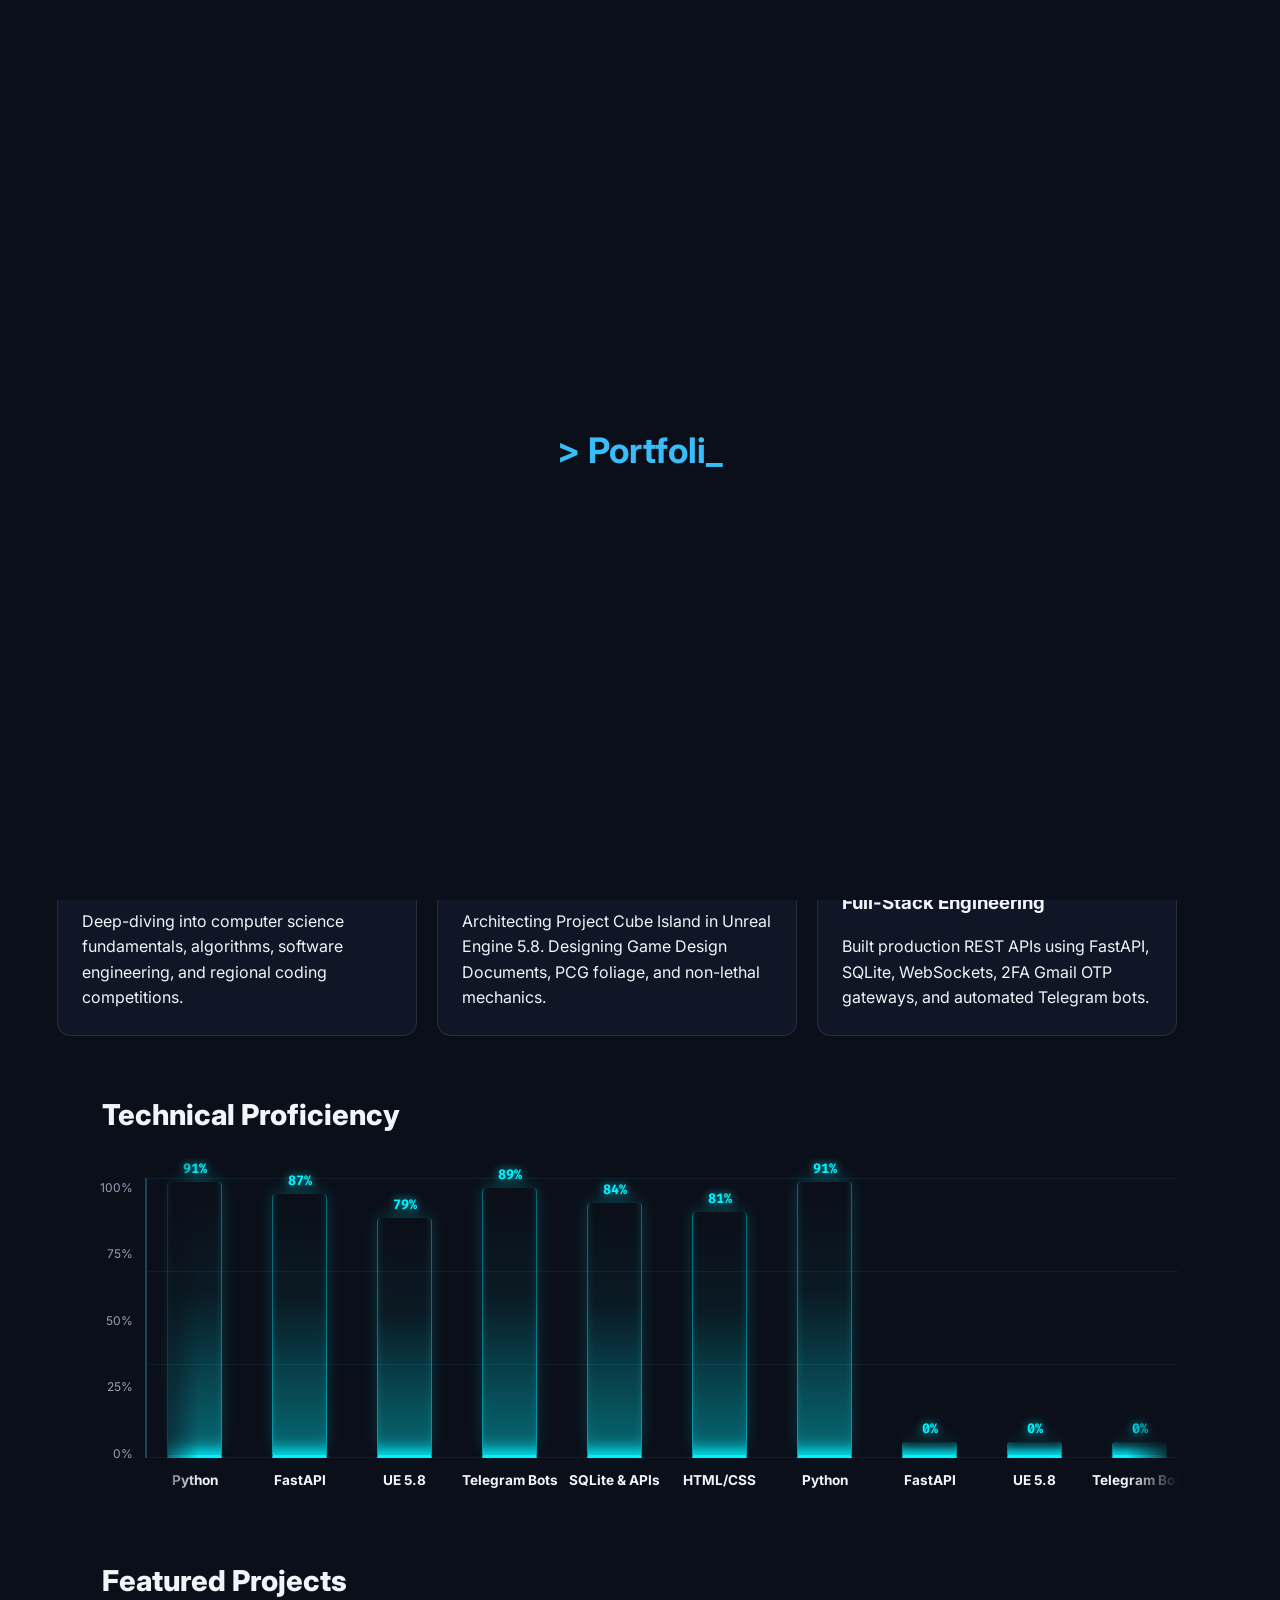
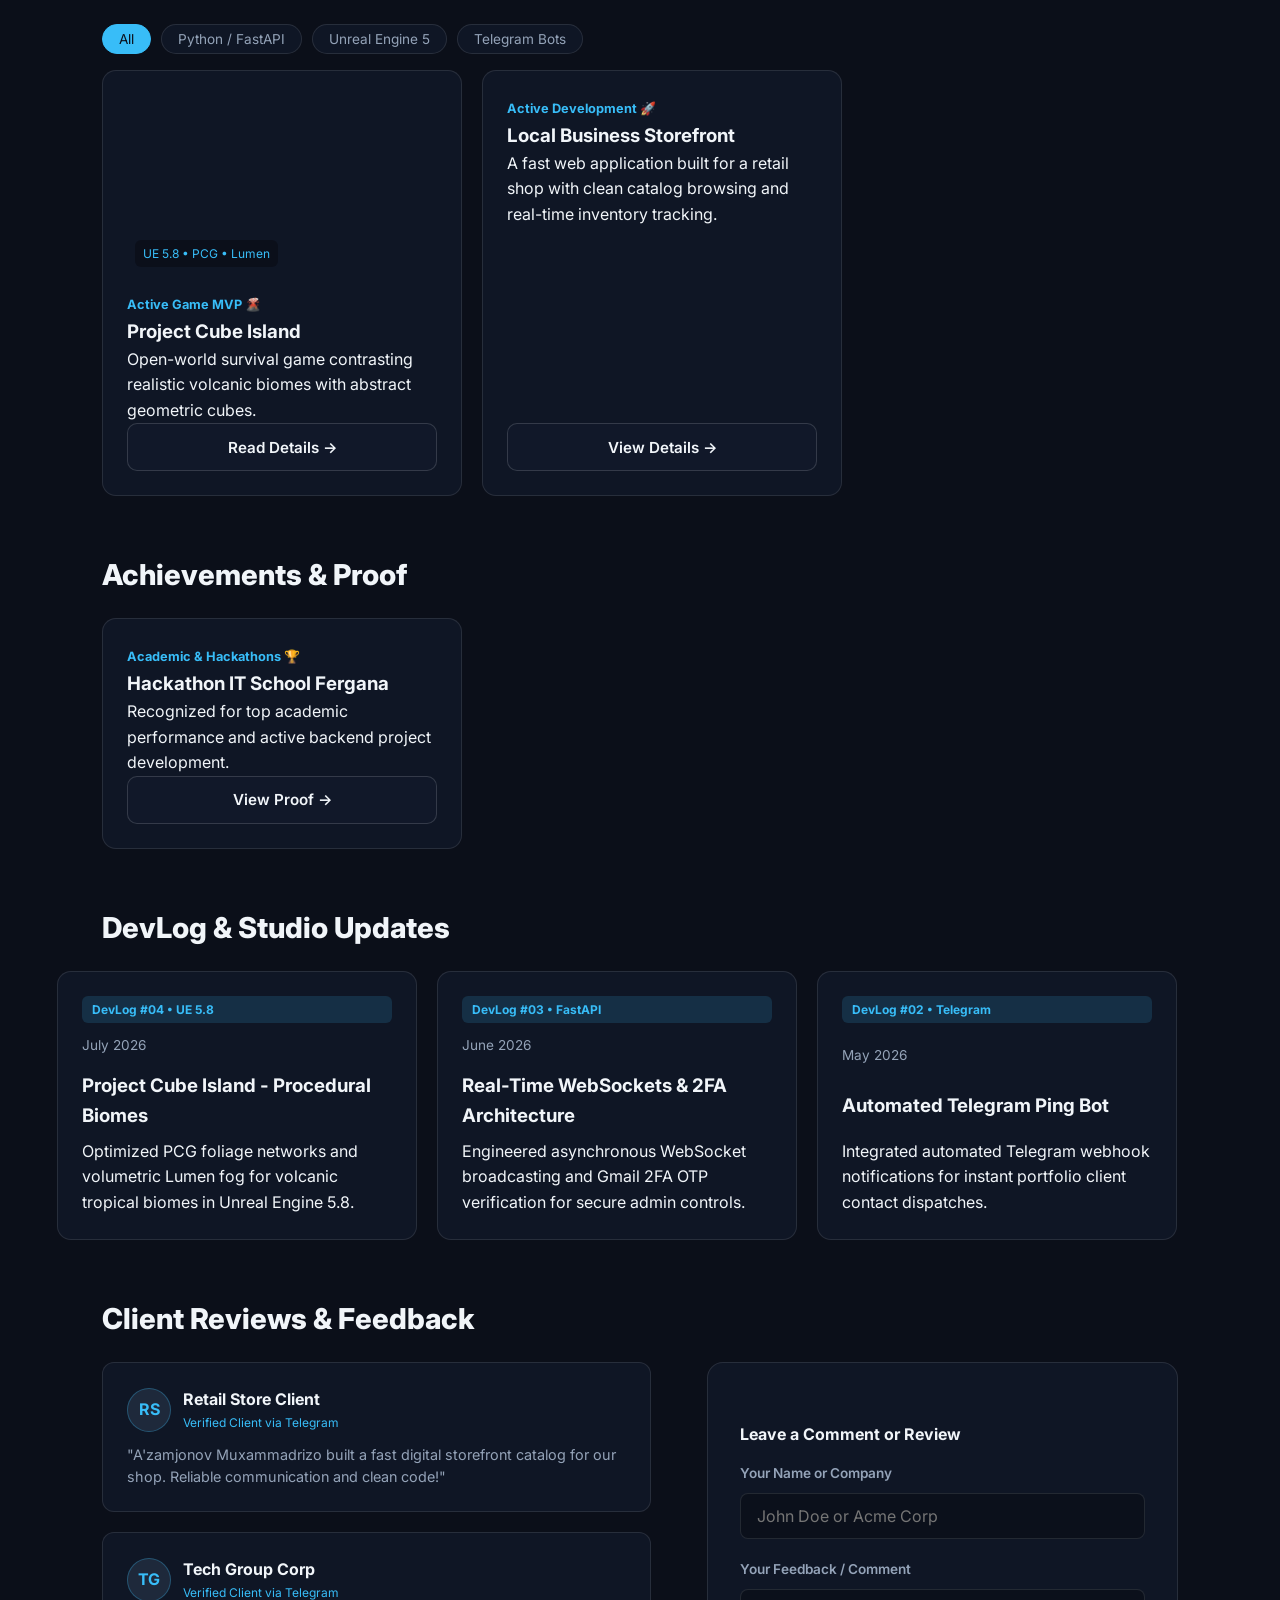
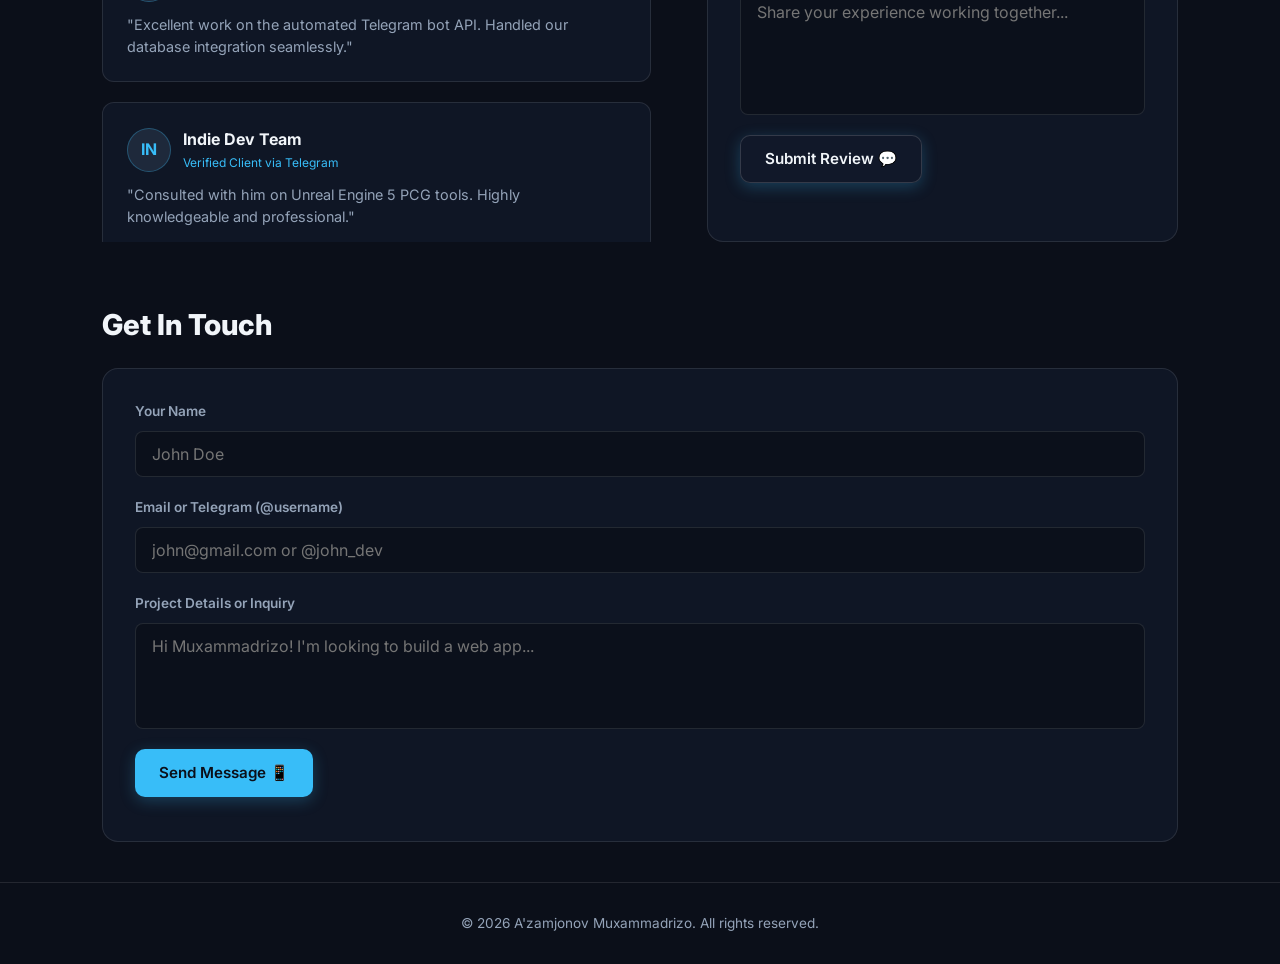
==== static/index.html @ eee88f45 "Initial portfolio commit" ====
<!DOCTYPE html>
<html lang="en">
<head>
    <meta charset="UTF-8">
    <meta name="viewport" content="width=device-width, initial-scale=1.0, maximum-scale=1.0, user-scalable=no">
    <title>Muxammadrizo.dev | Portfolio</title>
    <link href="https://fonts.googleapis.com/css2?family=Fira+Code:wght@400;700&family=Inter:wght@300;400;600;800;900&display=swap" rel="stylesheet">
    <!-- Version v=24.0 forces browsers to load fresh CSS -->
    <link rel="stylesheet" href="/static/style.css?v=24.0">
</head>
<body class="no-scroll">

    <!-- 1. TERMINAL INTRO LOADER -->
    <div id="loader">
        <div class="terminal-simple">
            <span class="prompt">&gt;&nbsp;</span><span id="typed-text"></span><span class="cursor">_</span>
        </div>
    </div>

    <!-- 2. NAVBAR WITH BULLETPROOF LANG & HAMBURGER BUTTONS -->
    <nav>
        <div class="logo">Muxammadrizo<span>.dev</span></div>

        <div class="nav-links" id="nav-links">
            <a href="#about" data-i18n="navAbout">About</a>
            <a href="#journey" data-i18n="navJourney">Journey</a>
            <a href="#skills" data-i18n="navSkills">Skills</a>
            <a href="#projects" data-i18n="navProjects">Projects</a>
            <a href="#achievements" data-i18n="navProof">Proof</a>
            <a href="#blog" data-i18n="navBlog">DevLog</a>
            <a href="#reviews" data-i18n="navReviews">Reviews</a>
            <a href="#contact" data-i18n="navContact">Contact</a>
        </div>

        <!-- RIGHT HEADER GROUP -->
        <div class="nav-right-group">
            <button class="lang-btn single-lang-btn" id="lang-toggle-btn" type="button" onclick="cycleLanguage()">🌐 EN</button>
            <div class="menu-toggle" id="mobile-menu-btn" aria-label="Toggle Navigation" role="button" tabindex="0" onclick="toggleMobileMenu()">
                <span></span>
                <span></span>
                <span></span>
            </div>
        </div>
    </nav>

    <!-- 3. HERO SECTION WITH TELEPORTING HOLOGRAPHIC GREETINGS -->
    <section class="hero" id="about">
        <div class="hero-badges">
            <span class="badge-hero" data-i18n="heroBadge">16 y/o • Hackathon IT School Fergana</span>
            <div class="server-status-badge">
                <span class="status-dot-hero" id="status-dot-hero"></span>
                <span><span data-i18n="serverLabel">Server:</span> <strong id="server-status-text">Checking...</strong></span>
            </div>
        </div>

        <h1>
            <span class="greeting-wrapper">
                <span id="holo-greeting" class="holo-greeting">Hi</span><span id="hero-suffix" data-i18n="heroSuffix">, I'm</span>
            </span> <br>
            <span data-i18n="heroName" class="gradient-text">A'zamjonov Muxammadrizo</span>
        </h1>

        <p class="typing-container" style="margin-top: 10px;">
            <span data-i18n="typingPrefix">I specialize in:</span>
            <span id="typewriter-text" class="typewriter-highlight"></span><span class="typewriter-cursor">|</span>
        </p>

        <p data-i18n="heroSubtext" style="max-width: 680px; margin: 24px 0;">
            Developer studying at <strong>Hackathon IT School in Fergana, Uzbekistan</strong>. Founder of <strong>NKND Studios</strong>. I architect fast Python/FastAPI backends and build interactive open-world games in Unreal Engine 5.8.
        </p>

        <!-- WIRED SOCIAL LINKS -->
        <div class="hero-social-icons">
            <a href="https://t.me/muxammadrizo0125" target="_blank" class="icon-link" title="Telegram">
                <svg viewBox="0 0 24 24" width="22" height="22" fill="currentColor"><path d="M12 0C5.37 0 0 5.37 0 12s5.37 12 12 12 12-5.37 12-12S18.63 0 12 0zm5.56 8.16l-1.97 9.28c-.15.65-.53.81-1.08.5l-3.01-2.22-1.45 1.4c-.16.16-.3.3-.61.3l.21-3.05 5.56-5.02c.24-.22-.05-.34-.37-.13l-6.87 4.33-2.96-.92c-.64-.2-.65-.64.13-.95l11.57-4.46c.53-.19 1 .13.85.94z"/></svg>
            </a>
            <a href="https://github.com/azammuhammadrizo924-debug" target="_blank" class="icon-link" title="GitHub">
                <svg viewBox="0 0 24 24" width="22" height="22" fill="currentColor"><path d="M12 0C5.37 0 0 5.37 0 12c0 5.31 3.435 9.795 8.205 11.385.6.105.825-.255.825-.57 0-.285-.015-1.23-.015-2.235-3.015.555-3.795-.735-4.035-1.41-.135-.345-.72-1.41-1.23-1.695-.42-.225-1.02-.78-.015-.795.945-.015 1.62.87 1.845 1.23 1.08 1.815 2.805 1.305 3.495.99.105-.78.42-1.305.765-1.605-2.67-.3-5.46-1.335-5.46-5.925 0-1.305.465-2.385 1.23-3.225-.12-.3-.54-1.53.12-3.18 0 0 1.005-.315 3.3 1.23.96-.27 1.98-.405 3-.405s2.04.135 3 .405c2.295-1.56 3.3-1.23 3.3-1.23.66 1.65.24 2.88.12 3.18.765.84 1.23 1.905 1.23 3.225 0 4.605-2.805 5.625-5.475 5.925.435.375.81 1.095.81 2.22 0 1.605-.015 2.895-.015 3.3 0 .315.225.69.825.57A12.02 12.02 0 0024 12c0-6.63-5.37-12-12-12z"/></svg>
            </a>
            <a href="https://mail.google.com/mail/?view=cm&fs=1&to=azammuhammadrizo924@gmail.com" target="_blank" class="icon-link" title="Compose Gmail">
                <svg viewBox="0 0 24 24" width="22" height="22" fill="currentColor"><path d="M20 4H4c-1.1 0-1.99.9-1.99 2L2 18c0 1.1.9 2 2 2h16c1.1 0 2-.9 2-2V6c0-1.1-.9-2-2-2zm0 4l-8 5-8-5V6l8 5 8-5v2z"/></svg>
            </a>
        </div>

        <div class="hero-cta-group">
            <a href="#projects" class="btn btn-primary" data-i18n="heroBtn">Explore Projects 🚀</a>
            <a href="#contact" class="btn btn-secondary" data-i18n="heroContactBtn">Get in Touch 💬</a>
        </div>
    </section>

    <!-- 4. DEV JOURNEY -->
    <h2 class="section-title" id="journey" data-i18n="titleJourney">Dev Journey & Education</h2>
    <div class="horizontal-scroll-row">
        <div class="journey-card h-card">
            <span class="journey-badge" data-i18n="journeyTagEducation">Education</span>
            <div class="journey-date" data-i18n="journeyDate1">2024 - Present</div>
            <h3 data-i18n="journeySchoolTitle">Hackathon IT School (Fergana)</h3>
            <p data-i18n="journeySchoolDesc">Deep-diving into computer science fundamentals, algorithms, software engineering, and regional coding competitions.</p>
        </div>

        <div class="journey-card h-card">
            <span class="journey-badge" data-i18n="journeyTagStudio">Game Studio</span>
            <div class="journey-date" data-i18n="journeyDate2">2024 - Present</div>
            <h3 data-i18n="journeyStudioTitle">Founder & Lead — NKND Studios</h3>
            <p data-i18n="journeyStudioDesc">Architecting Project Cube Island in Unreal Engine 5.8. Designing Game Design Documents, PCG foliage, and non-lethal mechanics.</p>
        </div>

        <div class="journey-card h-card">
            <span class="journey-badge" data-i18n="journeyTagBackend">Backend Systems</span>
            <div class="journey-date" data-i18n="journeyDate3">2023 - Present</div>
            <h3 data-i18n="journeyBackendTitle">Full-Stack Engineering</h3>
            <p data-i18n="journeyBackendDesc">Built production REST APIs using FastAPI, SQLite, WebSockets, 2FA Gmail OTP gateways, and automated Telegram bots.</p>
        </div>
    </div>

    <!-- 5. TRUE HOLOGRAPHIC SKILL CHART DIAGRAM -->
    <h2 class="section-title" id="skills" data-i18n="titleSkills">Technical Proficiency</h2>
    <div class="hologram-chart-wrapper" id="skills-chart-wrapper">
        <div class="chart-gridlines">
            <div class="gridline"></div>
            <div class="gridline"></div>
            <div class="gridline"></div>
            <div class="gridline"></div>
        </div>

        <div class="y-axis">
            <span>100%</span>
            <span>75%</span>
            <span>50%</span>
            <span>25%</span>
            <span style="margin-bottom: -5px;">0%</span>
        </div>

        <div class="chart-marquee-container" id="chart-marquee-container">
            <div class="chart-marquee-track">
                <!-- GROUP 1 -->
                <div class="marquee-group">
                    <div class="hologram-col"><div class="hologram-bar-wrapper"><div class="hologram-bar" data-height="92%"><span class="hologram-percent" data-target="92">0%</span></div></div><span class="hologram-label">Python</span></div>
                    <div class="hologram-col"><div class="hologram-bar-wrapper"><div class="hologram-bar" data-height="88%"><span class="hologram-percent" data-target="88">0%</span></div></div><span class="hologram-label">FastAPI</span></div>
                    <div class="hologram-col"><div class="hologram-bar-wrapper"><div class="hologram-bar" data-height="80%"><span class="hologram-percent" data-target="80">0%</span></div></div><span class="hologram-label">UE 5.8</span></div>
                    <div class="hologram-col"><div class="hologram-bar-wrapper"><div class="hologram-bar" data-height="90%"><span class="hologram-percent" data-target="90">0%</span></div></div><span class="hologram-label">Telegram Bots</span></div>
                    <div class="hologram-col"><div class="hologram-bar-wrapper"><div class="hologram-bar" data-height="85%"><span class="hologram-percent" data-target="85">0%</span></div></div><span class="hologram-label">SQLite & APIs</span></div>
                    <div class="hologram-col"><div class="hologram-bar-wrapper"><div class="hologram-bar" data-height="82%"><span class="hologram-percent" data-target="82">0%</span></div></div><span class="hologram-label">HTML/CSS</span></div>
                    <div class="hologram-col"><div class="hologram-bar-wrapper"><div class="hologram-bar" data-height="92%"><span class="hologram-percent" data-target="92">0%</span></div></div><span class="hologram-label">Python</span></div>
                    <div class="hologram-col"><div class="hologram-bar-wrapper"><div class="hologram-bar" data-height="88%"><span class="hologram-percent" data-target="88">0%</span></div></div><span class="hologram-label">FastAPI</span></div>
                    <div class="hologram-col"><div class="hologram-bar-wrapper"><div class="hologram-bar" data-height="80%"><span class="hologram-percent" data-target="80">0%</span></div></div><span class="hologram-label">UE 5.8</span></div>
                    <div class="hologram-col"><div class="hologram-bar-wrapper"><div class="hologram-bar" data-height="90%"><span class="hologram-percent" data-target="90">0%</span></div></div><span class="hologram-label">Telegram Bots</span></div>
                    <div class="hologram-col"><div class="hologram-bar-wrapper"><div class="hologram-bar" data-height="85%"><span class="hologram-percent" data-target="85">0%</span></div></div><span class="hologram-label">SQLite & APIs</span></div>
                    <div class="hologram-col"><div class="hologram-bar-wrapper"><div class="hologram-bar" data-height="82%"><span class="hologram-percent" data-target="82">0%</span></div></div><span class="hologram-label">HTML/CSS</span></div>
                </div>

                <!-- GROUP 2 -->
                <div class="marquee-group" aria-hidden="true">
                    <div class="hologram-col"><div class="hologram-bar-wrapper"><div class="hologram-bar" data-height="92%"><span class="hologram-percent" data-target="92">0%</span></div></div><span class="hologram-label">Python</span></div>
                    <div class="hologram-col"><div class="hologram-bar-wrapper"><div class="hologram-bar" data-height="88%"><span class="hologram-percent" data-target="88">0%</span></div></div><span class="hologram-label">FastAPI</span></div>
                    <div class="hologram-col"><div class="hologram-bar-wrapper"><div class="hologram-bar" data-height="80%"><span class="hologram-percent" data-target="80">0%</span></div></div><span class="hologram-label">UE 5.8</span></div>
                    <div class="hologram-col"><div class="hologram-bar-wrapper"><div class="hologram-bar" data-height="90%"><span class="hologram-percent" data-target="90">0%</span></div></div><span class="hologram-label">Telegram Bots</span></div>
                    <div class="hologram-col"><div class="hologram-bar-wrapper"><div class="hologram-bar" data-height="85%"><span class="hologram-percent" data-target="85">0%</span></div></div><span class="hologram-label">SQLite & APIs</span></div>
                    <div class="hologram-col"><div class="hologram-bar-wrapper"><div class="hologram-bar" data-height="82%"><span class="hologram-percent" data-target="82">0%</span></div></div><span class="hologram-label">HTML/CSS</span></div>
                    <div class="hologram-col"><div class="hologram-bar-wrapper"><div class="hologram-bar" data-height="92%"><span class="hologram-percent" data-target="92">0%</span></div></div><span class="hologram-label">Python</span></div>
                    <div class="hologram-col"><div class="hologram-bar-wrapper"><div class="hologram-bar" data-height="88%"><span class="hologram-percent" data-target="88">0%</span></div></div><span class="hologram-label">FastAPI</span></div>
                    <div class="hologram-col"><div class="hologram-bar-wrapper"><div class="hologram-bar" data-height="80%"><span class="hologram-percent" data-target="80">0%</span></div></div><span class="hologram-label">UE 5.8</span></div>
                    <div class="hologram-col"><div class="hologram-bar-wrapper"><div class="hologram-bar" data-height="90%"><span class="hologram-percent" data-target="90">0%</span></div></div><span class="hologram-label">Telegram Bots</span></div>
                    <div class="hologram-col"><div class="hologram-bar-wrapper"><div class="hologram-bar" data-height="85%"><span class="hologram-percent" data-target="85">0%</span></div></div><span class="hologram-label">SQLite & APIs</span></div>
                    <div class="hologram-col"><div class="hologram-bar-wrapper"><div class="hologram-bar" data-height="82%"><span class="hologram-percent" data-target="82">0%</span></div></div><span class="hologram-label">HTML/CSS</span></div>
                </div>
            </div>
        </div>
    </div>

    <!-- 6. FEATURED PROJECTS -->
    <h2 class="section-title" id="projects" data-i18n="titleProjects">Featured Projects</h2>
    <div class="project-filters">
        <button class="filter-btn active" onclick="filterProjects('all')" data-i18n="filterAll">All</button>
        <button class="filter-btn" onclick="filterProjects('python')" data-i18n="filterPython">Python / FastAPI</button>
        <button class="filter-btn" onclick="filterProjects('ue5')" data-i18n="filterUe5">Unreal Engine 5</button>
        <button class="filter-btn" onclick="filterProjects('bot')" data-i18n="filterBot">Telegram Bots</button>
    </div>

    <div class="horizontal-scroll-row" id="projects-container">
        <div class="project-card h-card" data-category="ue5">
            <div class="media-preview-container">
                <video class="media-preview" autoplay loop muted playsinline>
                    <source src="https://assets.mixkit.co/videos/preview/mixkit-futuristic-city-with-flying-cars-42996-large.mp4" type="video/mp4">
                </video>
                <span class="tech-spec-badge">UE 5.8 • PCG • Lumen</span>
            </div>
            <div>
                <span class="project-tag" data-i18n="tagCubeIsland">Active Game MVP 🌋</span>
                <h3 data-i18n="titleCubeIsland">Project Cube Island</h3>
                <p data-i18n="descCubeIsland">Open-world survival game contrasting realistic volcanic biomes with abstract geometric cubes.</p>
            </div>
            <button class="btn-secondary" onclick="openProjectModal('Project Cube Island', 'Unreal Engine 5.8', 'https://assets.mixkit.co/videos/preview/mixkit-futuristic-city-with-flying-cars-42996-large.mp4', 'Developing an indie grant MVP vertical slice in UE 5.8. Features a volcanic tropical island, PCG jungle systems, and non-lethal blaster mechanics.', 'Unreal Engine 5.8, PCG Foliage, Lumen Lighting', 'https://github.com/azammuhammadrizo924-debug', '')" data-i18n="btnReadPitch">Read Details &rarr;</button>
        </div>

        <div class="project-card h-card" data-category="python">
            <div>
                <span class="project-tag" data-i18n="tagStorefront">Active Development 🚀</span>
                <h3 data-i18n="titleStorefront">Local Business Storefront</h3>
                <p data-i18n="descStorefront">A fast web application built for a retail shop with clean catalog browsing and real-time inventory tracking.</p>
            </div>
            <button class="btn-secondary" onclick="openProjectModal('Local Business Storefront', 'Python / FastAPI', 'https://via.placeholder.com/800x450/151c2e/38bdf8?text=Storefront+Preview', 'Designed and built a complete e-commerce storefront for a local retail shop.', 'Python, FastAPI, SQLite', 'https://github.com/azammuhammadrizo924-debug', 'https://example.com')" data-i18n="btnViewDetails">View Details &rarr;</button>
        </div>
    </div>

    <!-- 7. ACHIEVEMENTS & PROOF -->
    <h2 class="section-title" id="achievements" data-i18n="titleProof">Achievements & Proof</h2>
    <div class="horizontal-scroll-row" id="proof-container">
        <div class="project-card h-card">
            <div>
                <span class="project-tag" data-i18n="tagHackathon">Academic & Hackathons 🏆</span>
                <h3 data-i18n="titleHackathon">Hackathon IT School Fergana</h3>
                <p data-i18n="descHackathon">Recognized for top academic performance and active backend project development.</p>
            </div>
            <button class="btn-secondary" onclick="openProjectModal('Hackathon IT School Recognition', 'Achievements', 'https://via.placeholder.com/800x450/151c2e/38bdf8?text=IT+School+Certificate', 'Active developer and student at Hackathon IT School in Fergana.', 'Algorithms, Python', '', '')" data-i18n="btnViewProof">View Proof &rarr;</button>
        </div>
    </div>

    <!-- 8. DEVLOG & STUDIO UPDATES SECTION (#blog) -->
    <h2 class="section-title" id="blog" data-i18n="titleBlog">DevLog & Studio Updates</h2>
    <div class="horizontal-scroll-row">
        <div class="journey-card h-card">
            <span class="journey-badge" data-i18n="blogBadge1">DevLog #04 • UE 5.8</span>
            <div class="journey-date" data-i18n="blogDate1">July 2026</div>
            <h3 data-i18n="blogTitle1">Project Cube Island - Procedural Biomes</h3>
            <p data-i18n="blogDesc1">Optimized PCG foliage networks and volumetric Lumen fog for volcanic tropical biomes in Unreal Engine 5.8.</p>
        </div>

        <div class="journey-card h-card">
            <span class="journey-badge" data-i18n="blogBadge2">DevLog #03 • FastAPI</span>
            <div class="journey-date" data-i18n="blogDate2">June 2026</div>
            <h3 data-i18n="blogTitle2">Real-Time WebSockets & 2FA Architecture</h3>
            <p data-i18n="blogDesc2">Engineered asynchronous WebSocket broadcasting and Gmail 2FA OTP verification for secure admin controls.</p>
        </div>

        <div class="journey-card h-card">
            <span class="journey-badge" data-i18n="blogBadge3">DevLog #02 • Telegram</span>
            <div class="journey-date" data-i18n="blogDate3">May 2026</div>
            <h3 data-i18n="blogTitle3">Automated Telegram Ping Bot</h3>
            <p data-i18n="blogDesc3">Integrated automated Telegram webhook notifications for instant portfolio client contact dispatches.</p>
        </div>
    </div>

    <!-- 9. REVIEWS & FEEDBACK -->
    <h2 class="section-title" id="reviews" data-i18n="titleReviews">Client Reviews & Feedback</h2>

    <div class="feedback-layout">
        <div class="reviews-scroll-area" id="public-reviews-list">
            <div class="review-display-box">
                <div class="review-header">
                    <div class="review-avatar">RS</div>
                    <div>
                        <strong style="color: #f1f5f9;" data-i18n="reviewClient1">Retail Store Client</strong>
                        <div style="font-size: 0.75rem; color: #38bdf8;" data-i18n="reviewBadge1">Verified Client via Telegram</div>
                    </div>
                </div>
                <p style="font-size: 0.9rem; color: #94a3b8; line-height: 1.5;" data-i18n="reviewComment1">
                    "A'zamjonov Muxammadrizo built a fast digital storefront catalog for our shop. Reliable communication and clean code!"
                </p>
            </div>

            <div class="review-display-box">
                <div class="review-header">
                    <div class="review-avatar">TG</div>
                    <div>
                        <strong style="color: #f1f5f9;" data-i18n="reviewClient2">Tech Group Corp</strong>
                        <div style="font-size: 0.75rem; color: #38bdf8;" data-i18n="reviewBadge2">Verified Client via Telegram</div>
                    </div>
                </div>
                <p style="font-size: 0.9rem; color: #94a3b8; line-height: 1.5;" data-i18n="reviewComment2">
                    "Excellent work on the automated Telegram bot API. Handled our database integration seamlessly."
                </p>
            </div>

            <div class="review-display-box">
                <div class="review-header">
                    <div class="review-avatar">IN</div>
                    <div>
                        <strong style="color: #f1f5f9;" data-i18n="reviewClient3">Indie Dev Team</strong>
                        <div style="font-size: 0.75rem; color: #38bdf8;" data-i18n="reviewBadge3">Verified Client via Telegram</div>
                    </div>
                </div>
                <p style="font-size: 0.9rem; color: #94a3b8; line-height: 1.5;" data-i18n="reviewComment3">
                    "Consulted with him on Unreal Engine 5 PCG tools. Highly knowledgeable and professional."
                </p>
            </div>
        </div>

        <div class="review-form-card">
            <form id="review-form">
                <h4 style="margin: 0 0 16px; color: #f1f5f9;" data-i18n="reviewFormTitle">Leave a Comment or Review</h4>
                <div class="form-group">
                    <label for="review-name" data-i18n="labelReviewName">Your Name or Company</label>
                    <input type="text" id="review-name" placeholder="John Doe or Acme Corp" data-i18n-placeholder="phReviewName" required>
                </div>
                <div class="form-group">
                    <label for="review-msg" data-i18n="labelReviewMsg">Your Feedback / Comment</label>
                    <textarea id="review-msg" rows="5" placeholder="Share your experience working together..." data-i18n-placeholder="phReviewMsg" required></textarea>
                </div>
                <button type="submit" class="btn btn-secondary" id="review-submit-btn" data-i18n="btnSubmitReview">Submit Review 💬</button>
            </form>
        </div>
    </div>

    <!-- 10. CONTACT FORM -->
    <h2 class="section-title" id="contact" data-i18n="titleContact">Get In Touch</h2>
    <div class="contact-card">
        <form id="contact-form">
            <div class="form-group">
                <label for="contact-name" data-i18n="labelName">Your Name</label>
                <input type="text" id="contact-name" placeholder="John Doe" data-i18n-placeholder="phContactName" required>
            </div>
            <div class="form-group">
                <label for="contact-email" data-i18n="labelEmail">Email or Telegram (@username)</label>
                <input type="text" id="contact-email" placeholder="@john_dev" data-i18n-placeholder="phContactEmail" required>
            </div>
            <div class="form-group">
                <label for="contact-message" data-i18n="labelMessage">Project Details</label>
                <textarea id="contact-message" rows="4" placeholder="Hi Muxammadrizo..." data-i18n-placeholder="phContactMsg" required></textarea>
            </div>
            <button type="submit" class="btn btn-primary" id="contact-submit-btn" data-i18n="btnSend">Send Message 📱</button>
            <p id="contact-status-msg" style="margin-top: 12px; font-size: 0.9rem; font-weight: 600;"></p>
        </form>
    </div>

    <!-- MODAL OVERLAY -->
    <div id="project-modal" class="modal-overlay">
        <div class="modal-content">
            <button class="modal-close" onclick="closeProjectModal()">&times;</button>
            <div id="modal-media-container"></div>
            <span id="modal-category" class="project-tag" style="margin-top: 16px; display: inline-block;"></span>
            <h2 id="modal-title" style="margin: 8px 0 12px; font-size: 1.8rem;"></h2>
            <p id="modal-description" style="color: #94a3b8; line-height: 1.7; font-size: 1rem; margin-bottom: 20px;"></p>
            <div style="margin-bottom: 24px;">
                <strong style="font-size: 0.9rem; color: #38bdf8; font-family: 'Fira Code', monospace;">TECH STACK:</strong>
                <p id="modal-tech" style="font-size: 0.95rem; font-weight: 600; margin-top: 4px;"></p>
            </div>
            <div class="modal-actions">
                <a id="modal-github-link" href="#" target="_blank" class="btn" style="display: none; background: #334155; color: #fff;">View Code ↗</a>
                <a id="modal-live-link" href="#" target="_blank" class="btn" style="display: none;">Visit Site ↗</a>
            </div>
        </div>
    </div>

    <footer>
        <p>© 2026 A'zamjonov Muxammadrizo. All rights reserved.</p>
    </footer>

    <!-- AI WIDGET -->
    <div id="ai-widget-container">
        <div id="chat-window" class="chat-hidden">
            <div class="chat-header">
                <div class="ai-status">
                    <span class="status-dot"></span>
                    <span>Gemini AI Assistant</span>
                </div>
                <button id="close-chat-btn">&times;</button>
            </div>

            <div class="chat-body" id="chat-body">
                <div class="message bot-message" id="ai-greeting" data-i18n="aiGreeting">
                    <strong>Hello there! 👋</strong><br><br>I am Gemini, Muxammadrizo's AI assistant. How can I help you learn more about his software engineering, game projects, or freelance work?
                </div>

                <div class="quick-replies">
                    <span class="chip" onclick="triggerQuickReply('about')" data-i18n="chipAbout">👨‍💻 Who is Muxammadrizo?</span>
                    <span class="chip" onclick="triggerQuickReply('backend')" data-i18n="chipBackend">⚙️ Backend Architecture?</span>
                    <span class="chip" onclick="triggerQuickReply('game')" data-i18n="chipUe5">🎮 Explain the UE5 Game</span>
                    <span class="chip" onclick="triggerQuickReply('frontend')" data-i18n="chipFrontend">🎨 Does he do Frontend?</span>
                    <span class="chip" onclick="triggerQuickReply('contact')" data-i18n="chipContact">📩 How do I contact him?</span>
                </div>
            </div>

            <div class="chat-footer">
                <input type="text" id="chat-input" placeholder="Type a message..." data-i18n-placeholder="aiPlaceholder" autocomplete="off">
                <button id="send-chat-btn">➤</button>
            </div>
        </div>

        <button id="ai-toggle-btn" title="Chat with AI Assistant">
            <div class="cube-scene">
                <div class="cube">
                    <div class="face front"></div>
                    <div class="face back"></div>
                    <div class="face right"></div>
                    <div class="face left"></div>
                    <div class="face top"></div>
                    <div class="face bottom"></div>
                </div>
            </div>
            <span class="ai-text-badge">AI</span>
        </button>
    </div>

    <script src="/static/script.js"></script>
</body>
</html>
---- static/style.css ----
/* ==========================================================================
   1. CORE DESIGN SYSTEM & VARIABLES
   ========================================================================== */
:root {
    --bg-color: #0b0f19;
    --card-bg: rgba(18, 26, 43, 0.7);
    --border-color: rgba(255, 255, 255, 0.1);
    --accent-color: #38bdf8;
    --text-main: #f1f5f9;
    --text-muted: #94a3b8;
}

* {
    box-sizing: border-box;
    margin: 0;
    padding: 0;
    font-family: 'Inter', sans-serif;
}

body {
    background-color: var(--bg-color);
    color: var(--text-main);
    line-height: 1.6;
    padding-bottom: 60px;
    overflow-x: hidden;
}

body.no-scroll {
    overflow: hidden;
    height: 100dvh;
    touch-action: none;
}

/* Perfect Mobile Section Scroll Margins */
section, .section-title, #about, #journey, #skills, #projects, #achievements, #blog, #reviews, #contact {
    scroll-margin-top: 90px;
}

/* ==========================================================================
   2. TERMINAL LOADER (FIXED INSET COVERAGE)
   ========================================================================== */
#loader {
    position: fixed;
    inset: 0;
    width: 100%;
    height: 100%;
    min-height: 100vh;
    background: #0b0f19;
    display: flex;
    justify-content: center;
    align-items: center;
    z-index: 99999;
    transition: opacity 0.5s ease;
}

.terminal-simple {
    font-family: 'Fira Code', monospace;
    color: #38bdf8;
    font-size: 2.2rem;
    font-weight: 700;
    display: flex;
    align-items: center;
    justify-content: center;
}

.prompt {
    color: #38bdf8;
}

.cursor {
    animation: blink 1s infinite;
}

@keyframes blink {
    0%, 100% {
        opacity: 1;
    }
    50% {
        opacity: 0;
    }
}

.typewriter-highlight {
    color: #38bdf8;
    font-weight: 700;
    font-family: 'Fira Code', monospace;
}

/* ==========================================================================
   3. NAVBAR, HERO & UNCLIPPED TELEPORTING HOLOGRAPHIC GREETING
   ========================================================================== */
nav {
    display: flex;
    justify-content: space-between;
    align-items: center;
    padding: 16px 8%;
    background: rgba(11, 15, 25, 0.85);
    backdrop-filter: blur(12px);
    position: sticky;
    top: 0;
    z-index: 1000;
    border-bottom: 1px solid var(--border-color);
}

.logo {
    font-size: 1.3rem;
    font-weight: 800;
}

.logo span {
    color: var(--accent-color);
}

.nav-links {
    display: flex;
    gap: 24px;
}

.nav-links a {
    color: var(--text-muted);
    text-decoration: none;
    font-size: 0.9rem;
    font-weight: 600;
    transition: color 0.2s ease;
}

.nav-links a:hover {
    color: var(--accent-color);
}

.nav-right-group {
    display: flex;
    align-items: center;
    gap: 12px;
    z-index: 1900;
}

.single-lang-btn {
    background: rgba(56, 189, 248, 0.1);
    border: 1px solid rgba(56, 189, 248, 0.3);
    color: var(--accent-color);
    padding: 6px 14px;
    border-radius: 20px;
    cursor: pointer;
    font-size: 0.85rem;
    font-weight: 700;
    transition: opacity 0.3s ease, visibility 0.3s ease, transform 0.2s ease;
    user-select: none;
    touch-action: manipulation;
    -webkit-tap-highlight-color: transparent;
}

.single-lang-btn:active {
    background: rgba(56, 189, 248, 0.3);
    transform: scale(0.95);
}

.lang-btn-hidden {
    opacity: 0 !important;
    visibility: hidden !important;
    pointer-events: none !important;
}

.menu-toggle {
    display: none;
    flex-direction: column;
    justify-content: center;
    align-items: center;
    gap: 5px;
    cursor: pointer;
    z-index: 1900;
    width: 42px;
    height: 42px;
    padding: 8px;
    border-radius: 10px;
    background: rgba(255, 255, 255, 0.05);
    border: 1px solid var(--border-color);
    touch-action: manipulation;
    -webkit-tap-highlight-color: transparent;
}

.menu-toggle span {
    width: 22px;
    height: 2px;
    background-color: var(--text-main);
    border-radius: 2px;
    transition: all 0.3s ease;
}

.menu-toggle.open span:nth-child(1) {
    transform: translateY(7px) rotate(45deg);
}

.menu-toggle.open span:nth-child(2) {
    opacity: 0;
}

.menu-toggle.open span:nth-child(3) {
    transform: translateY(-7px) rotate(-45deg);
}

.hero {
    padding: 80px 8% 60px;
}

.hero-badges {
    display: flex;
    gap: 12px;
    align-items: center;
    margin-bottom: 20px;
    flex-wrap: wrap;
}

.badge-hero {
    padding: 6px 14px;
    border-radius: 20px;
    background: rgba(56, 189, 248, 0.1);
    border: 1px solid rgba(56, 189, 248, 0.25);
    color: var(--accent-color);
    font-size: 0.85rem;
    font-weight: 600;
}

.server-status-badge {
    display: inline-flex;
    align-items: center;
    gap: 8px;
    padding: 6px 14px;
    border-radius: 20px;
    background: rgba(16, 185, 129, 0.1);
    border: 1px solid rgba(16, 185, 129, 0.25);
    color: #34d399;
    font-size: 0.85rem;
}

.status-dot-hero {
    width: 8px;
    height: 8px;
    border-radius: 50%;
    background-color: #10b981;
    box-shadow: 0 0 8px #10b981;
}

.hero h1 {
    font-size: clamp(2.2rem, 5vw, 3.5rem);
    font-weight: 900;
    line-height: 1.1;
    margin-bottom: 12px;
}

/* Holographic Teleportation Container with Overflow Visible */
.greeting-wrapper {
    display: inline-flex;
    align-items: baseline;
    position: relative;
    overflow: visible;
}

.holo-greeting {
    color: #ffffff;
    font-family: 'Fira Code', 'Inter', monospace;
    font-weight: 900;
    display: inline-block;
    text-shadow:
        0 0 5px #ffffff,
        0 0 12px #00f2fe,
        0 0 25px #00a2ff,
        0 0 45px rgba(0, 242, 254, 0.75);
    position: relative;
    letter-spacing: 1px;
    overflow: visible;
}

/* Holographic Teleportation Morph (Unclipped Light Ambient Glow) */
.holo-greeting.teleport {
    animation: holoTeleportMorph 0.52s cubic-bezier(0.16, 1, 0.3, 1);
}

@keyframes holoTeleportMorph {
    0% {
        opacity: 1;
        transform: skewX(0deg) scale(1) translateY(0);
        filter: drop-shadow(0 0 12px #00f2fe);
    }
    20% {
        opacity: 0.9;
        transform: skewX(-24deg) scaleX(1.3) translateX(-6px);
        filter: drop-shadow(-10px 0 8px #ff007f) drop-shadow(10px 0 8px #00f2fe);
    }
    40% {
        opacity: 0.75;
        transform: skewX(24deg) scaleX(0.8) translateX(6px);
        filter: drop-shadow(10px 0 8px #ff007f) drop-shadow(-10px 0 8px #00f2fe);
    }
    55% {
        opacity: 0.25;
        transform: scaleX(2.5) scaleY(0.05);
        filter: brightness(3) drop-shadow(0 0 30px #00f2fe);
    }
    75% {
        opacity: 0.85;
        transform: skewX(-12deg) scaleX(0.95) scaleY(1.1);
        filter: drop-shadow(-5px 0 8px #00f2fe) drop-shadow(5px 0 8px #ff007f);
    }
    100% {
        opacity: 1;
        transform: skewX(0deg) scale(1) translateY(0);
        filter: drop-shadow(0 0 12px #00f2fe);
    }
}

.gradient-text {
    background: linear-gradient(135deg, #00f2fe, #4facfe);
    -webkit-background-clip: text;
    -webkit-text-fill-color: transparent;
}

.hero-social-icons {
    display: flex;
    gap: 14px;
    align-items: center;
    margin-bottom: 24px;
}

.icon-link {
    display: inline-flex;
    align-items: center;
    justify-content: center;
    width: 44px;
    height: 44px;
    border-radius: 12px;
    background: var(--card-bg);
    border: 1px solid var(--border-color);
    color: var(--accent-color);
    transition: all 0.25s ease;
}

.icon-link:hover {
    transform: translateY(-3px);
    border-color: var(--accent-color);
    box-shadow: 0 0 15px rgba(56, 189, 248, 0.3);
}

.hero-cta-group {
    display: flex;
    gap: 16px;
    align-items: center;
    flex-wrap: wrap;
    margin-top: 16px;
}

.btn, .btn-secondary {
    display: inline-flex;
    align-items: center;
    justify-content: center;
    padding: 0 24px;
    height: 48px;
    border-radius: 10px;
    font-size: 0.95rem;
    font-weight: 600;
    text-decoration: none;
    box-sizing: border-box;
    transition: all 0.25s ease;
    cursor: pointer;
    line-height: 1;
}

.btn-primary, .btn {
    background: #38bdf8;
    color: #0b0f19;
    border: none;
    box-shadow: 0 4px 15px rgba(56, 189, 248, 0.25);
}

.btn-secondary {
    background: rgba(18, 26, 43, 0.8);
    color: #f1f5f9;
    border: 1px solid rgba(255, 255, 255, 0.15);
}

.btn:disabled, .btn-secondary:disabled {
    opacity: 0.55;
    cursor: not-allowed;
    pointer-events: none;
    filter: grayscale(0.6);
    box-shadow: none;
}

.btn:hover, .btn-secondary:hover {
    transform: translateY(-2px);
    border-color: #38bdf8;
}

.section-title {
    padding: 0 8%;
    font-size: 1.8rem;
    font-weight: 800;
    margin: 40px 0 20px;
}

/* ==========================================================================
   4. HORIZONTAL SCROLL SECTIONS & SLEEK SCROLLBARS
   ========================================================================== */
.horizontal-scroll-row {
    padding: 0 8% 16px;
    display: flex;
    gap: 20px;
    overflow-x: auto;
    scroll-snap-type: x mandatory;
    margin-bottom: 40px;
}

/* Comfortable, Sleek Custom Horizontal Scrollbars */
.horizontal-scroll-row::-webkit-scrollbar,
.reviews-scroll-area::-webkit-scrollbar {
    height: 7px;
    width: 7px;
}

.horizontal-scroll-row::-webkit-scrollbar-track,
.reviews-scroll-area::-webkit-scrollbar-track {
    background: rgba(255, 255, 255, 0.03);
    border-radius: 10px;
}

.horizontal-scroll-row::-webkit-scrollbar-thumb,
.reviews-scroll-area::-webkit-scrollbar-thumb {
    background: rgba(56, 189, 248, 0.4);
    border-radius: 10px;
    transition: background 0.2s ease;
}

.horizontal-scroll-row::-webkit-scrollbar-thumb:hover,
.reviews-scroll-area::-webkit-scrollbar-thumb:hover {
    background: rgba(56, 189, 248, 0.7);
}

.h-card {
    min-width: 320px;
    max-width: 360px;
    scroll-snap-align: start;
    flex-shrink: 0;
    background: var(--card-bg);
    border: 1px solid var(--border-color);
    border-radius: 14px;
    padding: 24px;
    display: flex;
    flex-direction: column;
    justify-content: space-between;
}

.journey-card h3 {
    margin: 8px 0;
}

.journey-badge {
    display: inline-block;
    padding: 4px 10px;
    border-radius: 6px;
    background: rgba(56, 189, 248, 0.15);
    color: var(--accent-color);
    font-size: 0.75rem;
    font-weight: 700;
    margin-bottom: 12px;
}

.journey-date {
    font-size: 0.85rem;
    color: var(--text-muted);
    margin-bottom: 6px;
}

/* ==========================================================================
   5. TRUE HOLOGRAPHIC CHART (16PX FLAT BASE STUB + 2.2S PACED RISE)
   ========================================================================== */
.hologram-chart-wrapper {
    display: flex;
    padding: 0 8%;
    height: 340px;
    margin-bottom: 60px;
    position: relative;
}

.chart-gridlines {
    position: absolute;
    top: 20px;
    left: calc(8% + 45px);
    right: 8%;
    height: 280px;
    display: flex;
    flex-direction: column;
    justify-content: space-between;
    pointer-events: none;
    z-index: 1;
}

.gridline {
    width: 100%;
    height: 1px;
    background: rgba(56, 189, 248, 0.08);
}

.y-axis {
    display: flex;
    flex-direction: column;
    justify-content: space-between;
    align-items: flex-end;
    width: 45px;
    padding-right: 12px;
    border-right: 2px solid rgba(56, 189, 248, 0.3);
    color: #94a3b8;
    font-size: 0.75rem;
    font-family: 'Fira Code', monospace;
    height: 280px;
    margin-top: 20px;
    z-index: 2;
}

.chart-marquee-container {
    flex: 1;
    overflow: hidden;
    position: relative;
    height: 100%;
    padding-left: 20px;
    mask-image: linear-gradient(to right, transparent, black 5%, black 95%, transparent);
    z-index: 2;
}

.chart-marquee-track {
    display: flex;
    width: max-content;
    height: 100%;
}

.marquee-group {
    display: flex;
    gap: 50px;
    padding-right: 50px;
    height: 100%;
    animation: scrollHologram 40s linear infinite;
}

.chart-marquee-track:hover .marquee-group {
    animation-play-state: paused;
}

@keyframes scrollHologram {
    0% {
        transform: translateX(0);
    }
    100% {
        transform: translateX(-100%);
    }
}

.hologram-col {
    display: flex;
    flex-direction: column;
    align-items: center;
    width: 55px;
    height: 100%;
}

.hologram-bar-wrapper {
    height: 300px;
    width: 100%;
    display: flex;
    align-items: flex-end;
    justify-content: center;
}

.hologram-bar {
    width: 100%;
    background: linear-gradient(0deg, rgba(0, 242, 254, 0.4) 0%, rgba(0, 242, 254, 0.05) 60%, transparent 100%);
    border-left: 1px solid rgba(0, 242, 254, 0.4);
    border-right: 1px solid rgba(0, 242, 254, 0.4);
    border-bottom: 3px solid #00f2fe;
    border-radius: 4px 4px 0 0;
    box-shadow: inset 0 -15px 15px -10px #00f2fe, 0 -5px 20px -5px rgba(0, 242, 254, 0.3);
    position: relative;
    display: flex;
    justify-content: center;
    height: 16px;
    transition: height 2.2s cubic-bezier(0.22, 1, 0.36, 1), filter 0.3s ease;
}

.hologram-bar:hover {
    filter: brightness(1.3);
}

.hologram-percent {
    position: absolute;
    top: -24px;
    color: #00f2fe;
    font-size: 0.85rem;
    font-family: 'Fira Code', monospace;
    font-weight: 800;
    text-shadow: 0 0 8px rgba(0, 242, 254, 0.8);
    white-space: nowrap;
}

.hologram-label {
    margin-top: 12px;
    color: #f1f5f9;
    font-size: 0.85rem;
    font-weight: 700;
    text-align: center;
    white-space: nowrap;
}

/* ==========================================================================
   6. PROJECTS & MODALS
   ========================================================================== */
.project-filters {
    padding: 0 8%;
    display: flex;
    gap: 10px;
    margin-bottom: 16px;
    flex-wrap: wrap;
}

.filter-btn {
    padding: 6px 16px;
    border-radius: 20px;
    background: var(--card-bg);
    border: 1px solid var(--border-color);
    color: var(--text-muted);
    cursor: pointer;
    font-size: 0.85rem;
}

.filter-btn.active {
    background: var(--accent-color);
    color: #0b0f19;
    border-color: var(--accent-color);
}

.media-preview-container {
    width: 100%;
    height: 180px;
    border-radius: 10px;
    overflow: hidden;
    position: relative;
    margin-bottom: 16px;
}

.media-preview {
    width: 100%;
    height: 100%;
    object-fit: cover;
}

.tech-spec-badge {
    position: absolute;
    bottom: 8px;
    left: 8px;
    background: rgba(11, 15, 25, 0.85);
    padding: 4px 8px;
    border-radius: 6px;
    font-size: 0.75rem;
    color: var(--accent-color);
}

.project-tag {
    font-size: 0.8rem;
    color: var(--accent-color);
    font-weight: 700;
}

.modal-overlay {
    position: fixed;
    top: 0;
    left: 0;
    width: 100vw;
    height: 100vh;
    background: rgba(11, 15, 25, 0.85);
    backdrop-filter: blur(8px);
    display: none;
    justify-content: center;
    align-items: center;
    z-index: 2000;
}

.modal-content {
    background: #121a2b;
    border: 1px solid var(--border-color);
    border-radius: 16px;
    padding: 32px;
    max-width: 650px;
    width: 90%;
    position: relative;
}

.modal-close {
    position: absolute;
    top: 16px;
    right: 20px;
    background: none;
    border: none;
    color: var(--text-muted);
    font-size: 1.8rem;
    cursor: pointer;
}

.modal-actions {
    display: flex;
    gap: 12px;
}

/* ==========================================================================
   7. REVIEWS & FORMS
   ========================================================================== */
.feedback-layout {
    display: grid;
    grid-template-columns: 1.2fr 1fr;
    gap: 40px;
    padding: 0 8%;
    margin-bottom: 60px;
    align-items: stretch;
}

.reviews-scroll-area {
    display: flex;
    flex-direction: column;
    gap: 20px;
    max-height: 480px;
    overflow-y: auto;
    padding-right: 16px;
}

.review-display-box {
    background: var(--card-bg);
    border: 1px solid var(--border-color);
    border-radius: 12px;
    padding: 24px;
    display: flex;
    flex-direction: column;
    gap: 12px;
}

.review-header {
    display: flex;
    align-items: center;
    gap: 12px;
}

.review-avatar {
    width: 44px;
    height: 44px;
    border-radius: 50%;
    background: #1e293b;
    display: flex;
    align-items: center;
    justify-content: center;
    font-weight: 700;
    color: #38bdf8;
    border: 1px solid rgba(56, 189, 248, 0.3);
}

.review-form-card {
    background: var(--card-bg);
    border: 1px solid var(--border-color);
    border-radius: 16px;
    padding: 40px 32px;
    height: 100%;
    display: flex;
    flex-direction: column;
    justify-content: center;
}

.contact-card {
    margin: 0 8% 40px;
    background: var(--card-bg);
    border: 1px solid var(--border-color);
    border-radius: 16px;
    padding: 32px;
}

.form-group {
    display: flex;
    flex-direction: column;
    gap: 8px;
    margin-bottom: 20px;
}

.form-group label {
    font-size: 0.85rem;
    color: var(--text-muted);
    font-weight: 600;
}

.form-group input,
.form-group textarea {
    width: 100%;
    padding: 12px 16px;
    background: rgba(11, 15, 25, 0.8);
    border: 1px solid var(--border-color);
    border-radius: 8px;
    color: var(--text-main);
    font-size: 1rem;
}

.form-group textarea {
    resize: none;
}

.form-group input:focus,
.form-group textarea:focus {
    outline: none;
    border-color: var(--accent-color);
    box-shadow: 0 0 10px rgba(56, 189, 248, 0.2);
}

/* ==========================================================================
   8. FLOATING AI CHATBOT WIDGET & AI VANISHING CLASS
   ========================================================================== */
#ai-widget-container {
    position: fixed;
    bottom: 24px;
    right: 24px;
    z-index: 1500;
    transition: opacity 0.3s ease, visibility 0.3s ease;
}

.ai-widget-hidden {
    opacity: 0 !important;
    visibility: hidden !important;
    pointer-events: none !important;
}

#chat-window {
    width: 380px;
    height: 520px;
    background: #0d1320;
    border: 1px solid var(--border-color);
    border-radius: 16px;
    display: flex;
    flex-direction: column;
    overflow: hidden;
    margin-bottom: 16px;
    box-shadow: 0 15px 40px rgba(0, 0, 0, 0.6);
    transition: all 0.3s ease;
}

.chat-hidden {
    display: none !important;
}

.chat-header {
    background: rgba(11, 15, 25, 0.95);
    padding: 16px;
    display: flex;
    justify-content: space-between;
    align-items: center;
    border-bottom: 1px solid var(--border-color);
}

.ai-status {
    display: flex;
    align-items: center;
    gap: 8px;
    font-size: 0.95rem;
    font-weight: 700;
}

.status-dot {
    width: 8px;
    height: 8px;
    background: #38bdf8;
    border-radius: 50%;
    box-shadow: 0 0 8px #38bdf8;
}

#close-chat-btn {
    background: none;
    border: none;
    color: var(--text-muted);
    font-size: 1.4rem;
    cursor: pointer;
}

.chat-body {
    flex: 1;
    padding: 16px;
    overflow-y: auto;
    display: flex;
    flex-direction: column;
    gap: 12px;
    font-size: 0.9rem;
}

.quick-replies {
    display: flex;
    flex-direction: column;
    align-items: flex-start;
    gap: 8px;
    margin-bottom: 8px;
    margin-top: 4px;
}

.chip {
    background: rgba(56, 189, 248, 0.1);
    border: 1px solid rgba(56, 189, 248, 0.3);
    padding: 8px 14px;
    border-radius: 16px 16px 16px 4px;
    font-size: 0.85rem;
    color: #38bdf8;
    cursor: pointer;
    transition: all 0.2s;
    text-align: left;
}

.chip:hover {
    background: rgba(56, 189, 248, 0.2);
    transform: translateX(4px);
}

.message {
    padding: 10px 14px;
    border-radius: 12px;
    max-width: 85%;
    line-height: 1.4;
}

.bot-message {
    background: rgba(30, 41, 59, 0.7);
    color: #f1f5f9;
    align-self: flex-start;
    border: 1px solid rgba(255,255,255,0.05);
}

.user-message {
    background: var(--accent-color);
    color: #0b0f19;
    align-self: flex-end;
    font-weight: 600;
}

.chat-footer {
    display: flex;
    padding: 12px;
    border-top: 1px solid var(--border-color);
    background: #121a2b;
}

.chat-footer input {
    flex: 1;
    background: rgba(11, 15, 25, 0.8);
    border: 1px solid var(--border-color);
    padding: 10px 14px;
    border-radius: 8px;
    color: #fff;
    font-size: 0.9rem;
}

.chat-footer button {
    background: var(--accent-color);
    border: none;
    padding: 0 16px;
    margin-left: 8px;
    border-radius: 8px;
    cursor: pointer;
    font-size: 1.1rem;
}

#ai-toggle-btn {
    background: var(--card-bg);
    border: 1px solid var(--accent-color);
    width: 60px;
    height: 60px;
    border-radius: 50%;
    display: flex;
    align-items: center;
    justify-content: center;
    cursor: pointer;
    margin-left: auto;
    position: relative;
    box-shadow: 0 0 20px rgba(56, 189, 248, 0.3);
    perspective: 800px;
    transform-style: preserve-3d;
}

.cube-scene {
    width: 26px;
    height: 26px;
    perspective: 400px;
}

.cube {
    width: 100%;
    height: 100%;
    position: relative;
    transform-style: preserve-3d;
    animation: rotateCube 8s infinite linear;
}

.face {
    position: absolute;
    width: 26px;
    height: 26px;
    border: 1px solid #38bdf8;
    background: rgba(56, 189, 248, 0.1);
}

.front  { transform: rotateY(0deg) translateZ(13px); }
.back   { transform: rotateY(180deg) translateZ(13px); }
.right  { transform: rotateY(90deg) translateZ(13px); }
.left   { transform: rotateY(-90deg) translateZ(13px); }
.top    { transform: rotateX(90deg) translateZ(13px); }
.bottom { transform: rotateX(-90deg) translateZ(13px); }

@keyframes rotateCube {
    0% { transform: rotateX(0deg) rotateY(0deg); }
    100% { transform: rotateX(360deg) rotateY(360deg); }
}

.ai-text-badge {
    position: absolute;
    bottom: -4px;
    right: -4px;
    background: #38bdf8;
    color: #0b0f19;
    font-size: 0.7rem;
    font-weight: 800;
    padding: 2px 6px;
    border-radius: 4px;
}

/* FOOTER */
footer {
    text-align: center;
    padding: 30px 8%;
    color: var(--text-muted);
    font-size: 0.85rem;
    border-top: 1px solid var(--border-color);
}

/* ==========================================================================
   9. NATIVE MOBILE OPTIMIZATION (@media Max-Width 768px & 480px)
   ========================================================================== */
@media (max-width: 900px) {
    .feedback-layout {
        grid-template-columns: 1fr;
    }
}

@media (max-width: 768px) {
    nav {
        padding: 14px 20px;
    }

    .menu-toggle {
        display: flex;
    }

    .nav-links {
        position: fixed;
        top: 0;
        right: -100%;
        width: 80%;
        height: 100dvh;
        background: rgba(11, 15, 25, 0.98);
        backdrop-filter: blur(20px);
        flex-direction: column;
        justify-content: center;
        align-items: center;
        gap: 24px;
        transition: right 0.3s ease;
        border-left: 1px solid var(--border-color);
        box-shadow: -10px 0 30px rgba(0, 0, 0, 0.6);
        z-index: 1800;
    }

    .nav-links.active {
        right: 0;
    }

    .nav-links a {
        font-size: 1.15rem;
    }

    .hero {
        padding: 40px 20px 30px;
    }

    .hero h1 {
        font-size: 2.1rem;
    }

    .hero-cta-group {
        flex-direction: column;
        width: 100%;
    }

    .hero-cta-group .btn,
    .hero-cta-group .btn-secondary {
        width: 100%;
    }

    .section-title {
        padding: 0 20px;
        font-size: 1.5rem;
        margin: 32px 0 16px;
    }

    .horizontal-scroll-row {
        padding: 0 20px 16px;
        gap: 14px;
    }

    .h-card {
        min-width: 82vw;
        max-width: 85vw;
        padding: 20px;
    }

    .reviews-scroll-area {
        flex-direction: row;
        overflow-x: auto;
        scroll-snap-type: x mandatory;
        max-height: none;
        padding-right: 0;
        padding-bottom: 12px;
        gap: 14px;
    }

    .review-display-box {
        min-width: 82vw;
        max-width: 85vw;
        scroll-snap-align: start;
        flex-shrink: 0;
    }

    .hologram-chart-wrapper {
        padding: 0 20px;
        height: 280px;
    }

    .chart-gridlines {
        left: calc(20px + 40px);
        right: 20px;
        height: 220px;
    }

    .y-axis {
        height: 220px;
        width: 40px;
    }

    .contact-card,
    .review-form-card {
        margin: 0 20px 30px;
        padding: 28px 20px;
    }

    .feedback-layout {
        padding: 0;
    }

    #ai-widget-container {
        bottom: 16px;
        right: 16px;
    }

    #chat-window {
        width: calc(100vw - 32px);
        height: 58dvh;
        max-height: 460px;
        right: 16px;
        bottom: 80px;
    }

    #ai-toggle-btn {
        width: 52px;
        height: 52px;
    }
}

@media (max-width: 480px) {
    .terminal-simple {
        font-size: 1.6rem;
    }

    .hero h1 {
        font-size: 1.8rem;
    }

    .hero-badges {
        gap: 8px;
    }

    .badge-hero,
    .server-status-badge {
        font-size: 0.78rem;
        padding: 4px 10px;
    }
}
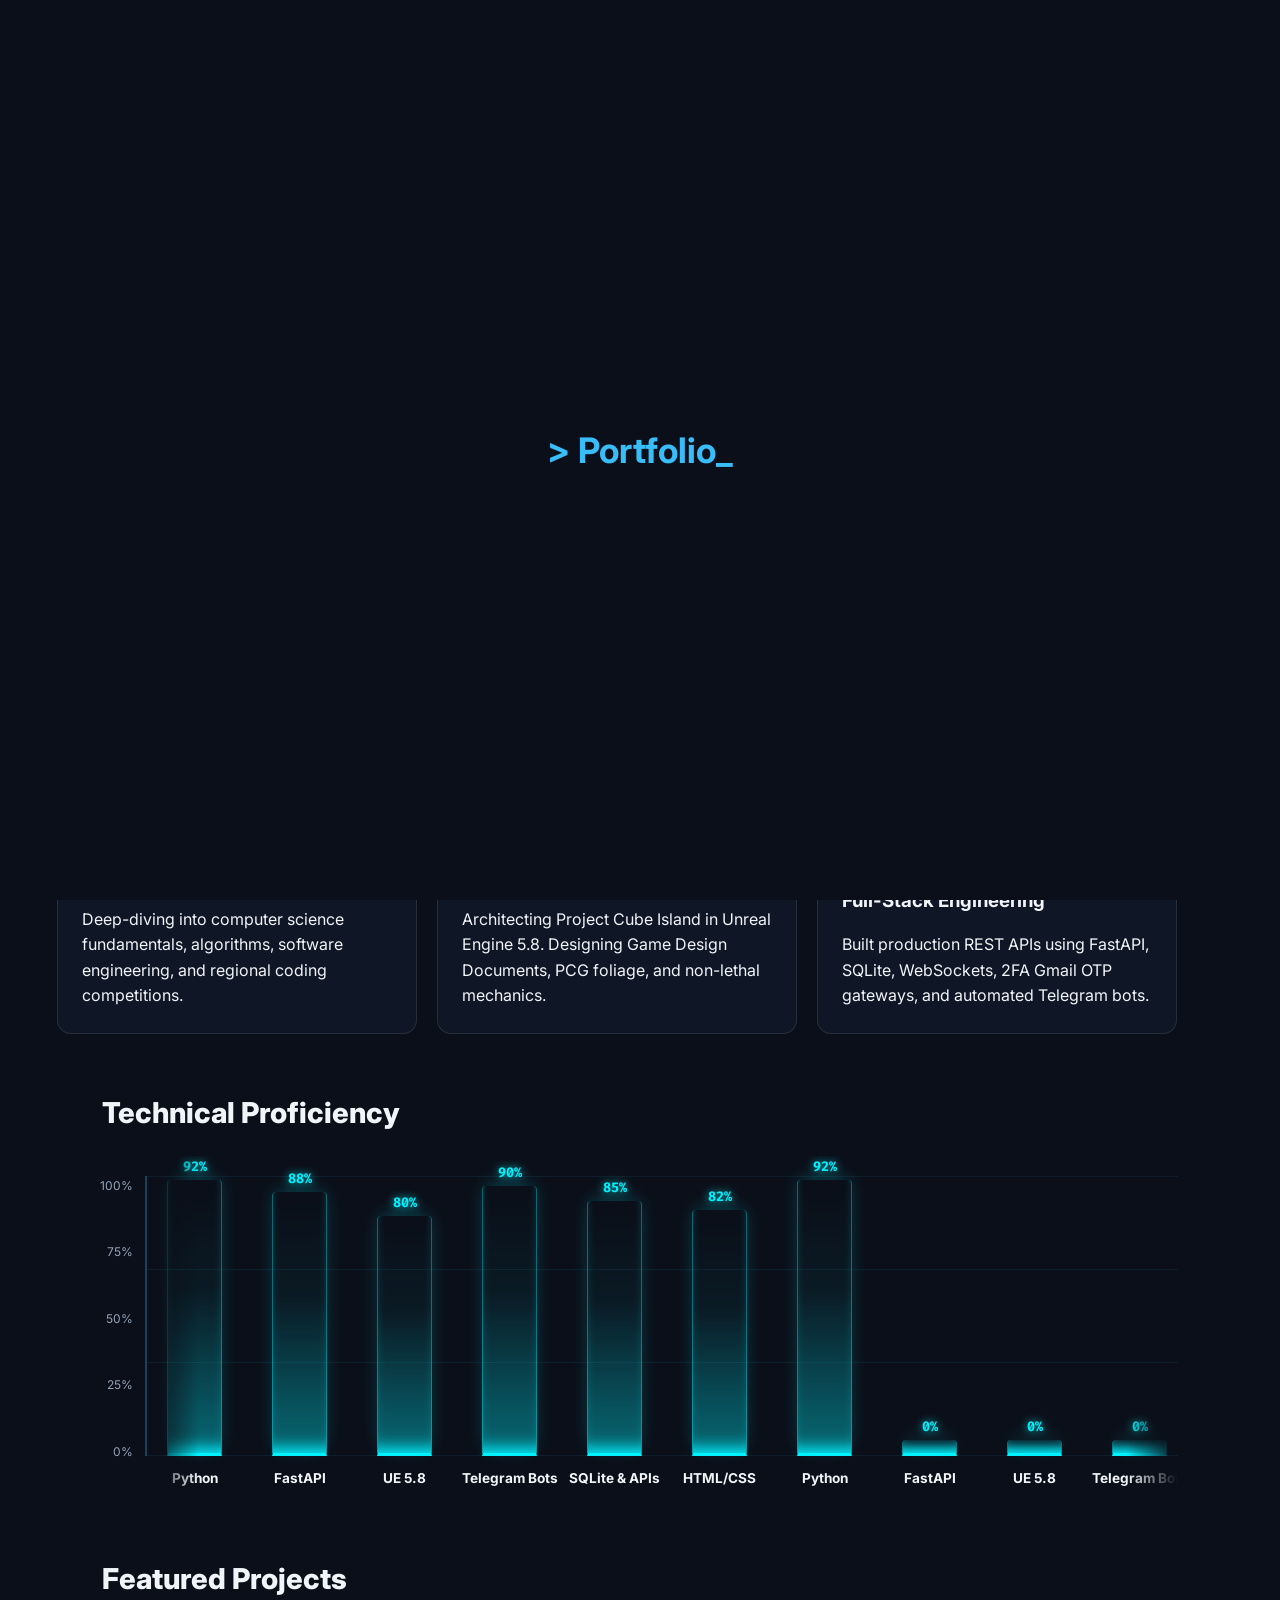
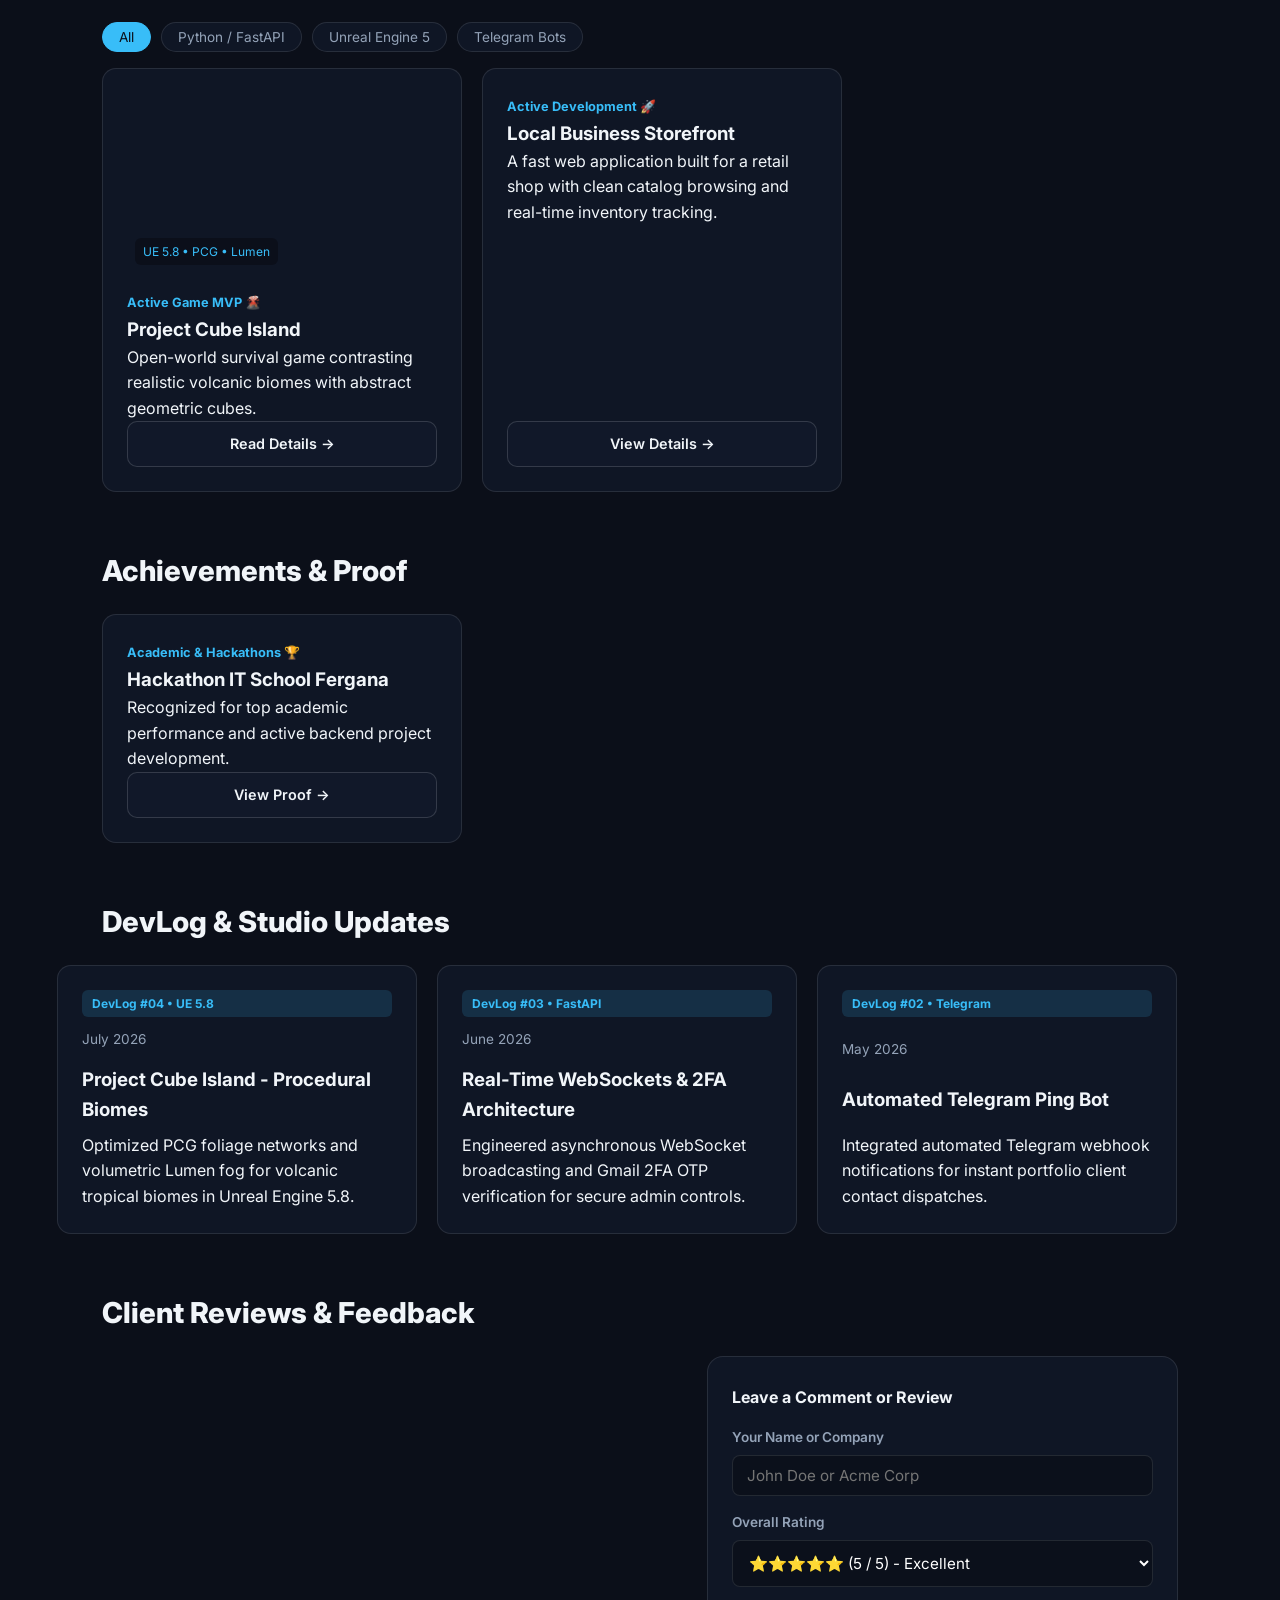
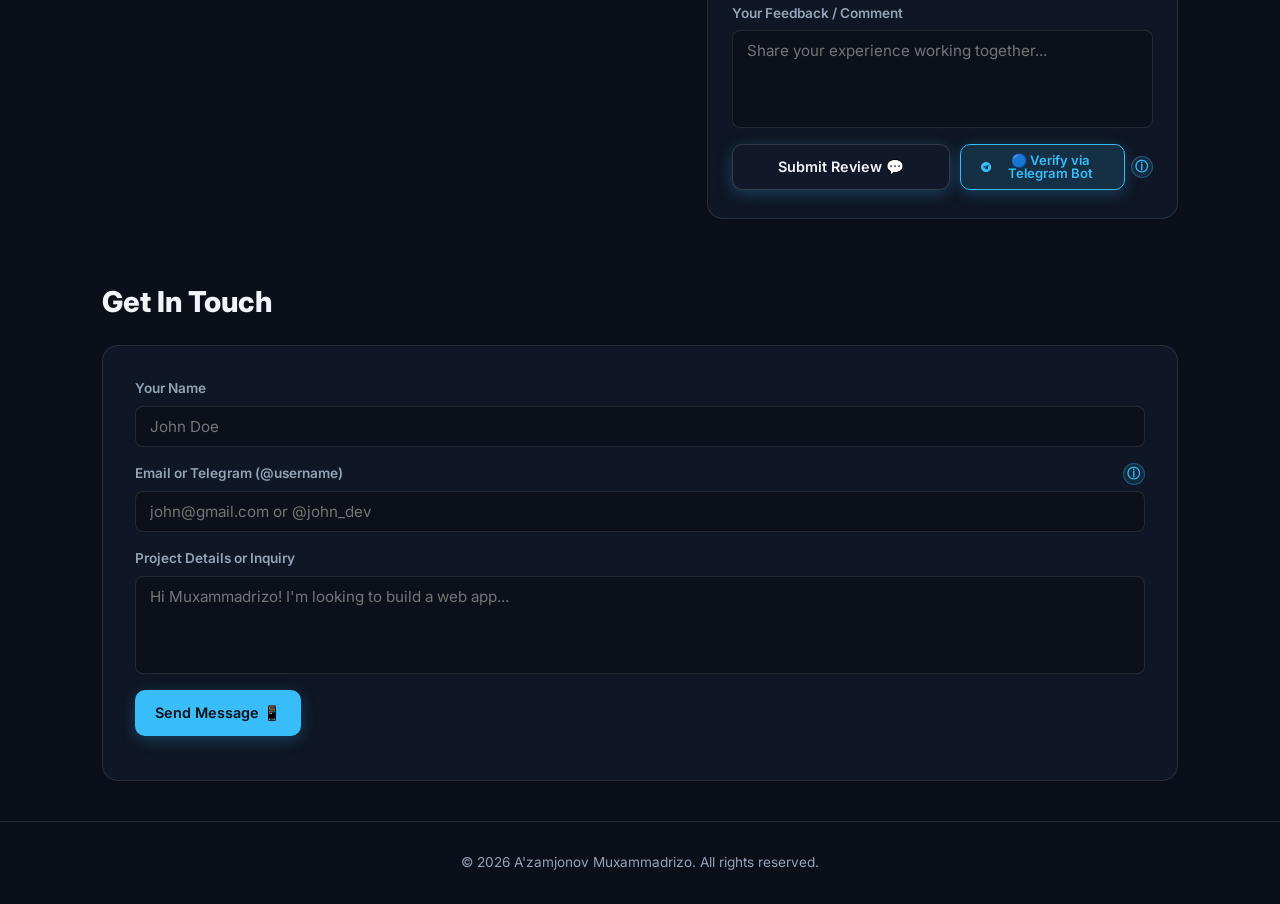
==== commit fdde8a56: "Fix review like increment bug & add info tooltips" ====
--- a/static/index.html
+++ b/static/index.html
@@ -5,8 +5,8 @@
     <meta name="viewport" content="width=device-width, initial-scale=1.0, maximum-scale=1.0, user-scalable=no">
     <title>Muxammadrizo.dev | Portfolio</title>
     <link href="https://fonts.googleapis.com/css2?family=Fira+Code:wght@400;700&family=Inter:wght@300;400;600;800;900&display=swap" rel="stylesheet">
-    <!-- Version v=24.0 forces browsers to load fresh CSS -->
-    <link rel="stylesheet" href="/static/style.css?v=24.0">
+    <!-- Version v=37.0 forces fresh CSS loading -->
+    <link rel="stylesheet" href="/static/style.css?v=37.0">
 </head>
 <body class="no-scroll">
 
@@ -245,59 +245,69 @@
     <h2 class="section-title" id="reviews" data-i18n="titleReviews">Client Reviews & Feedback</h2>
 
     <div class="feedback-layout">
-        <div class="reviews-scroll-area" id="public-reviews-list">
-            <div class="review-display-box">
-                <div class="review-header">
-                    <div class="review-avatar">RS</div>
-                    <div>
-                        <strong style="color: #f1f5f9;" data-i18n="reviewClient1">Retail Store Client</strong>
-                        <div style="font-size: 0.75rem; color: #38bdf8;" data-i18n="reviewBadge1">Verified Client via Telegram</div>
-                    </div>
-                </div>
-                <p style="font-size: 0.9rem; color: #94a3b8; line-height: 1.5;" data-i18n="reviewComment1">
-                    "A'zamjonov Muxammadrizo built a fast digital storefront catalog for our shop. Reliable communication and clean code!"
-                </p>
-            </div>
-
-            <div class="review-display-box">
-                <div class="review-header">
-                    <div class="review-avatar">TG</div>
-                    <div>
-                        <strong style="color: #f1f5f9;" data-i18n="reviewClient2">Tech Group Corp</strong>
-                        <div style="font-size: 0.75rem; color: #38bdf8;" data-i18n="reviewBadge2">Verified Client via Telegram</div>
-                    </div>
-                </div>
-                <p style="font-size: 0.9rem; color: #94a3b8; line-height: 1.5;" data-i18n="reviewComment2">
-                    "Excellent work on the automated Telegram bot API. Handled our database integration seamlessly."
-                </p>
-            </div>
-
-            <div class="review-display-box">
-                <div class="review-header">
-                    <div class="review-avatar">IN</div>
-                    <div>
-                        <strong style="color: #f1f5f9;" data-i18n="reviewClient3">Indie Dev Team</strong>
-                        <div style="font-size: 0.75rem; color: #38bdf8;" data-i18n="reviewBadge3">Verified Client via Telegram</div>
-                    </div>
-                </div>
-                <p style="font-size: 0.9rem; color: #94a3b8; line-height: 1.5;" data-i18n="reviewComment3">
-                    "Consulted with him on Unreal Engine 5 PCG tools. Highly knowledgeable and professional."
-                </p>
-            </div>
-        </div>
-
-        <div class="review-form-card">
+        <div style="display: flex; flex-direction: column; gap: 16px;">
+            <div class="reviews-scroll-area" id="public-reviews-list">
+                <!-- Dynamic Verified & Approved Reviews load here -->
+            </div>
+            <button id="show-more-reviews-btn" class="btn btn-secondary" style="display: none; width: 100%;" onclick="toggleShowAllReviews()">
+                Show More Reviews 👇
+            </button>
+        </div>
+
+        <!-- REVIEW FORM CARD -->
+        <div class="review-form-card" id="review-form-card">
             <form id="review-form">
-                <h4 style="margin: 0 0 16px; color: #f1f5f9;" data-i18n="reviewFormTitle">Leave a Comment or Review</h4>
+                <div id="form-header-box" style="margin-bottom: 16px;">
+                    <h4 style="margin: 0; color: #f1f5f9;" data-i18n="reviewFormTitle">Leave a Comment or Review</h4>
+                </div>
+
                 <div class="form-group">
                     <label for="review-name" data-i18n="labelReviewName">Your Name or Company</label>
                     <input type="text" id="review-name" placeholder="John Doe or Acme Corp" data-i18n-placeholder="phReviewName" required>
                 </div>
+
+                <div class="form-group" id="username-group" style="display: none;">
+                    <label for="review-username">Telegram Handle (Optional)</label>
+                    <input type="text" id="review-username" placeholder="@john_dev">
+                    <p style="font-size: 0.75rem; color: #38bdf8; margin-top: 4px;">
+                        💡 Note: You can remove or edit your @username if you prefer privacy or don't want people messaging you.
+                    </p>
+                </div>
+
+                <div class="form-group">
+                    <label for="review-rating">Overall Rating</label>
+                    <select id="review-rating" style="padding: 12px; background: rgba(11, 15, 25, 0.8); border: 1px solid var(--border-color); border-radius: 8px; color: #fff; font-size: 0.95rem;">
+                        <option value="5">⭐⭐⭐⭐⭐ (5 / 5) - Excellent</option>
+                        <option value="4">⭐⭐⭐⭐ (4 / 5) - Great</option>
+                        <option value="3">⭐⭐⭐ (3 / 5) - Good</option>
+                        <option value="2">⭐⭐ (2 / 5) - Fair</option>
+                        <option value="1">⭐ (1 / 5) - Poor</option>
+                    </select>
+                </div>
+
                 <div class="form-group">
                     <label for="review-msg" data-i18n="labelReviewMsg">Your Feedback / Comment</label>
-                    <textarea id="review-msg" rows="5" placeholder="Share your experience working together..." data-i18n-placeholder="phReviewMsg" required></textarea>
-                </div>
-                <button type="submit" class="btn btn-secondary" id="review-submit-btn" data-i18n="btnSubmitReview">Submit Review 💬</button>
+                    <textarea id="review-msg" rows="4" placeholder="Share your experience working together..." data-i18n-placeholder="phReviewMsg" required></textarea>
+                </div>
+
+                <div style="display: flex; gap: 10px; align-items: center; flex-wrap: wrap;">
+                    <button type="submit" class="btn btn-secondary" id="review-submit-btn" style="flex: 1;" data-i18n="btnSubmitReview">Submit Review 💬</button>
+
+                    <div style="display: flex; align-items: center; gap: 6px; flex: 1.1;">
+                        <button type="button" id="telegram-connect-btn" class="btn btn-primary" style="width: 100%; background: rgba(56, 189, 248, 0.15); border: 1px solid #38bdf8; color: #38bdf8; font-size: 0.82rem; gap: 6px;" onclick="startTelegramBotVerification()">
+                            <svg viewBox="0 0 24 24" width="16" height="16" fill="#38bdf8"><path d="M12 0C5.37 0 0 5.37 0 12s5.37 12 12 12 12-5.37 12-12S18.63 0 12 0zm5.56 8.16l-1.97 9.28c-.15.65-.53.81-1.08.5l-3.01-2.22-1.45 1.4c-.16.16-.3.3-.61.3l.21-3.05 5.56-5.02c.24-.22-.05-.34-.37-.13l-6.87 4.33-2.96-.92c-.64-.2-.65-.64.13-.95l11.57-4.46c.53-.19 1 .13.85.94z"/></svg>
+                            <span>🔵 Verify via Telegram Bot</span>
+                        </button>
+
+                        <!-- REVIEWS TELEGRAM INFO TOOLTIP -->
+                        <div class="info-tooltip-container">
+                            <span class="info-icon" tabindex="0">ⓘ</span>
+                            <div class="info-tooltip-popup" data-i18n="tooltipTelegramVerify">
+                                We offer Telegram verification so visitors know client feedback is 100% authentic and trustworthy.
+                            </div>
+                        </div>
+                    </div>
+                </div>
             </form>
         </div>
     </div>
@@ -310,10 +320,22 @@
                 <label for="contact-name" data-i18n="labelName">Your Name</label>
                 <input type="text" id="contact-name" placeholder="John Doe" data-i18n-placeholder="phContactName" required>
             </div>
+
             <div class="form-group">
-                <label for="contact-email" data-i18n="labelEmail">Email or Telegram (@username)</label>
+                <div style="display: flex; align-items: center; justify-content: space-between;">
+                    <label for="contact-email" data-i18n="labelEmail">Email or Telegram (@username)</label>
+
+                    <!-- CONTACT INFO TOOLTIP -->
+                    <div class="info-tooltip-container">
+                        <span class="info-icon" tabindex="0">ⓘ</span>
+                        <div class="info-tooltip-popup" data-i18n="tooltipContactInfo">
+                            Your contact info is strictly used to reply to your inquiry as soon as your message arrives.
+                        </div>
+                    </div>
+                </div>
                 <input type="text" id="contact-email" placeholder="@john_dev" data-i18n-placeholder="phContactEmail" required>
             </div>
+
             <div class="form-group">
                 <label for="contact-message" data-i18n="labelMessage">Project Details</label>
                 <textarea id="contact-message" rows="4" placeholder="Hi Muxammadrizo..." data-i18n-placeholder="phContactMsg" required></textarea>
--- a/static/style.css
+++ b/static/style.css
@@ -37,7 +37,7 @@
 }
 
 /* ==========================================================================
-   2. TERMINAL LOADER (FIXED INSET COVERAGE)
+   2. TERMINAL LOADER
    ========================================================================== */
 #loader {
     position: fixed;
@@ -248,7 +248,6 @@
     margin-bottom: 12px;
 }
 
-/* Holographic Teleportation Container with Overflow Visible */
 .greeting-wrapper {
     display: inline-flex;
     align-items: baseline;
@@ -271,7 +270,6 @@
     overflow: visible;
 }
 
-/* Holographic Teleportation Morph (Unclipped Light Ambient Glow) */
 .holo-greeting.teleport {
     animation: holoTeleportMorph 0.52s cubic-bezier(0.16, 1, 0.3, 1);
 }
@@ -353,10 +351,10 @@
     display: inline-flex;
     align-items: center;
     justify-content: center;
-    padding: 0 24px;
-    height: 48px;
+    padding: 0 20px;
+    height: 46px;
     border-radius: 10px;
-    font-size: 0.95rem;
+    font-size: 0.9rem;
     font-weight: 600;
     text-decoration: none;
     box-sizing: border-box;
@@ -410,7 +408,6 @@
     margin-bottom: 40px;
 }
 
-/* Comfortable, Sleek Custom Horizontal Scrollbars */
 .horizontal-scroll-row::-webkit-scrollbar,
 .reviews-scroll-area::-webkit-scrollbar {
     height: 7px;
@@ -471,7 +468,7 @@
 }
 
 /* ==========================================================================
-   5. TRUE HOLOGRAPHIC CHART (16PX FLAT BASE STUB + 2.2S PACED RISE)
+   5. TRUE HOLOGRAPHIC CHART
    ========================================================================== */
 .hologram-chart-wrapper {
     display: flex;
@@ -708,7 +705,7 @@
 }
 
 /* ==========================================================================
-   7. REVIEWS & FORMS
+   7. REVIEWS & STAGE 2 ADVANCED FORM MORPH STYLES
    ========================================================================== */
 .feedback-layout {
     display: grid;
@@ -723,7 +720,7 @@
     display: flex;
     flex-direction: column;
     gap: 20px;
-    max-height: 480px;
+    max-height: 520px;
     overflow-y: auto;
     padding-right: 16px;
 }
@@ -736,12 +733,37 @@
     display: flex;
     flex-direction: column;
     gap: 12px;
+    transition: transform 0.2s ease, border-color 0.2s ease;
+}
+
+.review-display-box:hover {
+    border-color: rgba(56, 189, 248, 0.3);
+}
+
+.review-display-box.verified-card {
+    border-color: rgba(56, 189, 248, 0.4);
+    box-shadow: 0 0 15px rgba(56, 189, 248, 0.1);
 }
 
 .review-header {
     display: flex;
     align-items: center;
+    justify-content: space-between;
+}
+
+.review-user-info {
+    display: flex;
+    align-items: center;
     gap: 12px;
+}
+
+.review-avatar-img {
+    width: 44px;
+    height: 44px;
+    border-radius: 50%;
+    object-fit: cover;
+    border: 1px solid rgba(56, 189, 248, 0.4);
+    box-shadow: 0 0 10px rgba(56, 189, 248, 0.2);
 }
 
 .review-avatar {
@@ -757,15 +779,155 @@
     border: 1px solid rgba(56, 189, 248, 0.3);
 }
 
+.telegram-verified-badge {
+    display: inline-flex;
+    align-items: center;
+    gap: 4px;
+    padding: 3px 8px;
+    border-radius: 12px;
+    background: rgba(0, 136, 204, 0.15);
+    border: 1px solid rgba(0, 136, 204, 0.4);
+    color: #38bdf8;
+    font-size: 0.73rem;
+    font-weight: 700;
+    margin-top: 4px;
+}
+
+.review-date-tag {
+    font-size: 0.75rem;
+    color: #64748b;
+    font-weight: 600;
+}
+
+.review-footer-row {
+    display: flex;
+    align-items: center;
+    justify-content: space-between;
+    margin-top: 6px;
+    padding-top: 10px;
+    border-top: 1px solid rgba(255, 255, 255, 0.05);
+}
+
+.star-rating-display {
+    color: #fbbf24;
+    font-size: 0.88rem;
+    letter-spacing: 2px;
+}
+
+.like-btn {
+    background: rgba(56, 189, 248, 0.08);
+    border: 1px solid rgba(56, 189, 248, 0.25);
+    color: #38bdf8;
+    padding: 5px 12px;
+    border-radius: 16px;
+    font-size: 0.8rem;
+    font-weight: 700;
+    cursor: pointer;
+    transition: all 0.2s ease;
+}
+
+.like-btn:hover {
+    background: rgba(56, 189, 248, 0.2);
+    transform: scale(1.04);
+}
+
+.like-btn.liked {
+    background: #38bdf8;
+    color: #0b0f19;
+    border-color: #38bdf8;
+}
+
 .review-form-card {
     background: var(--card-bg);
     border: 1px solid var(--border-color);
     border-radius: 16px;
-    padding: 40px 32px;
+    padding: 28px 24px;
     height: 100%;
     display: flex;
     flex-direction: column;
     justify-content: center;
+    transition: all 0.3s ease;
+}
+
+/* Stage 2 Header Profile Morph Box */
+.stage2-header-profile {
+    display: flex;
+    align-items: center;
+    gap: 14px;
+    margin-bottom: 12px;
+    padding: 10px 14px;
+    background: rgba(56, 189, 248, 0.08);
+    border: 1px solid rgba(56, 189, 248, 0.25);
+    border-radius: 12px;
+}
+
+.stage2-avatar {
+    width: 44px;
+    height: 44px;
+    border-radius: 50%;
+    object-fit: cover;
+    border: 2px solid #38bdf8;
+    box-shadow: 0 0 10px rgba(56, 189, 248, 0.3);
+}
+
+/* SLEEK INTERACTIVE TOOLTIP POPUP */
+.info-tooltip-container {
+    position: relative;
+    display: inline-flex;
+    align-items: center;
+}
+
+.info-icon {
+    width: 22px;
+    height: 22px;
+    border-radius: 50%;
+    background: rgba(56, 189, 248, 0.12);
+    border: 1px solid rgba(56, 189, 248, 0.3);
+    color: #38bdf8;
+    display: flex;
+    align-items: center;
+    justify-content: center;
+    font-size: 0.8rem;
+    font-weight: 700;
+    font-family: 'Fira Code', monospace;
+    cursor: pointer;
+    transition: all 0.2s ease;
+    user-select: none;
+}
+
+.info-icon:hover, .info-icon:focus {
+    background: rgba(56, 189, 248, 0.3);
+    transform: scale(1.1);
+    box-shadow: 0 0 10px rgba(56, 189, 248, 0.4);
+}
+
+.info-tooltip-popup {
+    visibility: hidden;
+    opacity: 0;
+    position: absolute;
+    bottom: 130%;
+    right: 0;
+    width: 230px;
+    background: rgba(15, 23, 42, 0.95);
+    backdrop-filter: blur(12px);
+    border: 1px solid rgba(56, 189, 248, 0.3);
+    color: #f1f5f9;
+    padding: 10px 14px;
+    border-radius: 10px;
+    font-size: 0.78rem;
+    line-height: 1.4;
+    box-shadow: 0 10px 25px rgba(0, 0, 0, 0.5);
+    z-index: 100;
+    pointer-events: none;
+    transition: opacity 0.25s ease, transform 0.25s ease;
+    transform: translateY(6px);
+}
+
+.info-tooltip-container:hover .info-tooltip-popup,
+.info-icon:focus + .info-tooltip-popup {
+    visibility: visible;
+    opacity: 1;
+    transform: translateY(0);
 }
 
 .contact-card {
@@ -779,8 +941,8 @@
 .form-group {
     display: flex;
     flex-direction: column;
-    gap: 8px;
-    margin-bottom: 20px;
+    gap: 6px;
+    margin-bottom: 16px;
 }
 
 .form-group label {
@@ -790,14 +952,15 @@
 }
 
 .form-group input,
-.form-group textarea {
+.form-group textarea,
+.form-group select {
     width: 100%;
-    padding: 12px 16px;
+    padding: 10px 14px;
     background: rgba(11, 15, 25, 0.8);
     border: 1px solid var(--border-color);
     border-radius: 8px;
     color: var(--text-main);
-    font-size: 1rem;
+    font-size: 0.95rem;
 }
 
 .form-group textarea {
@@ -805,7 +968,8 @@
 }
 
 .form-group input:focus,
-.form-group textarea:focus {
+.form-group textarea:focus,
+.form-group select:focus {
     outline: none;
     border-color: var(--accent-color);
     box-shadow: 0 0 10px rgba(56, 189, 248, 0.2);
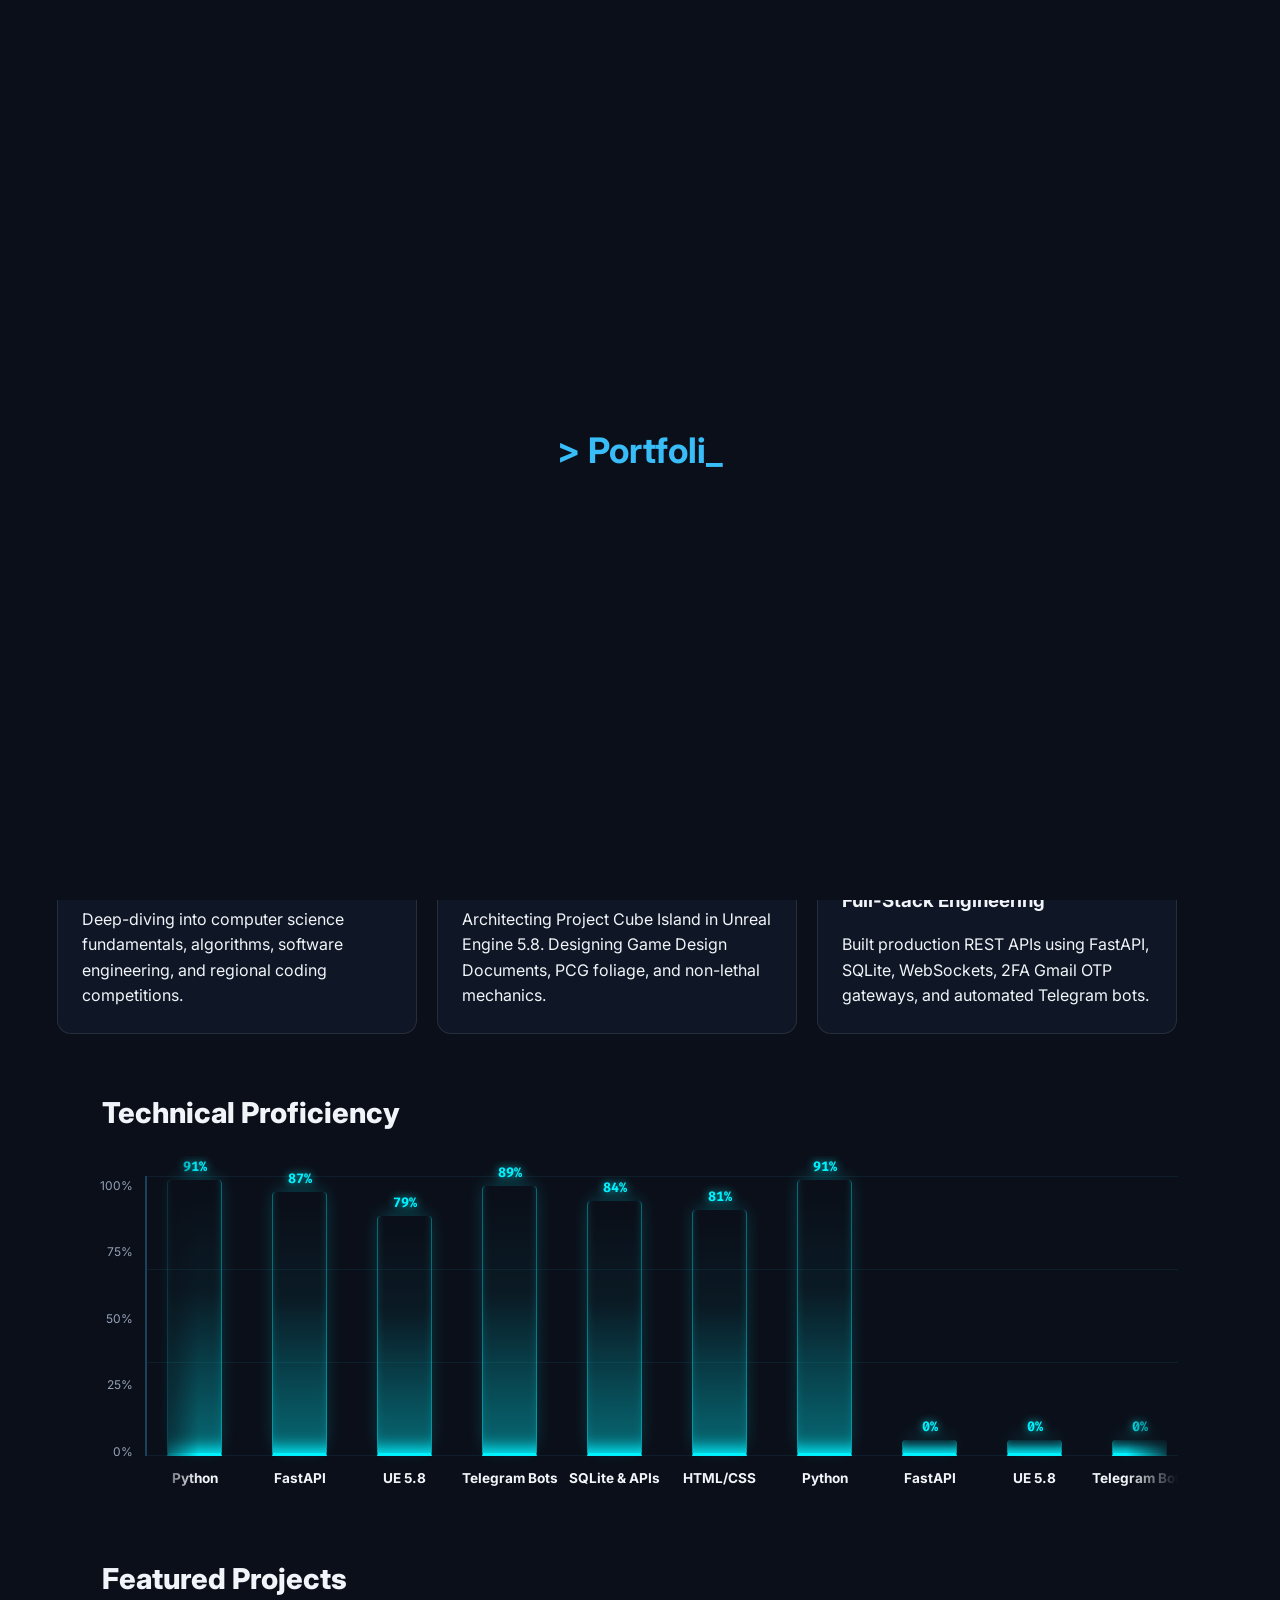
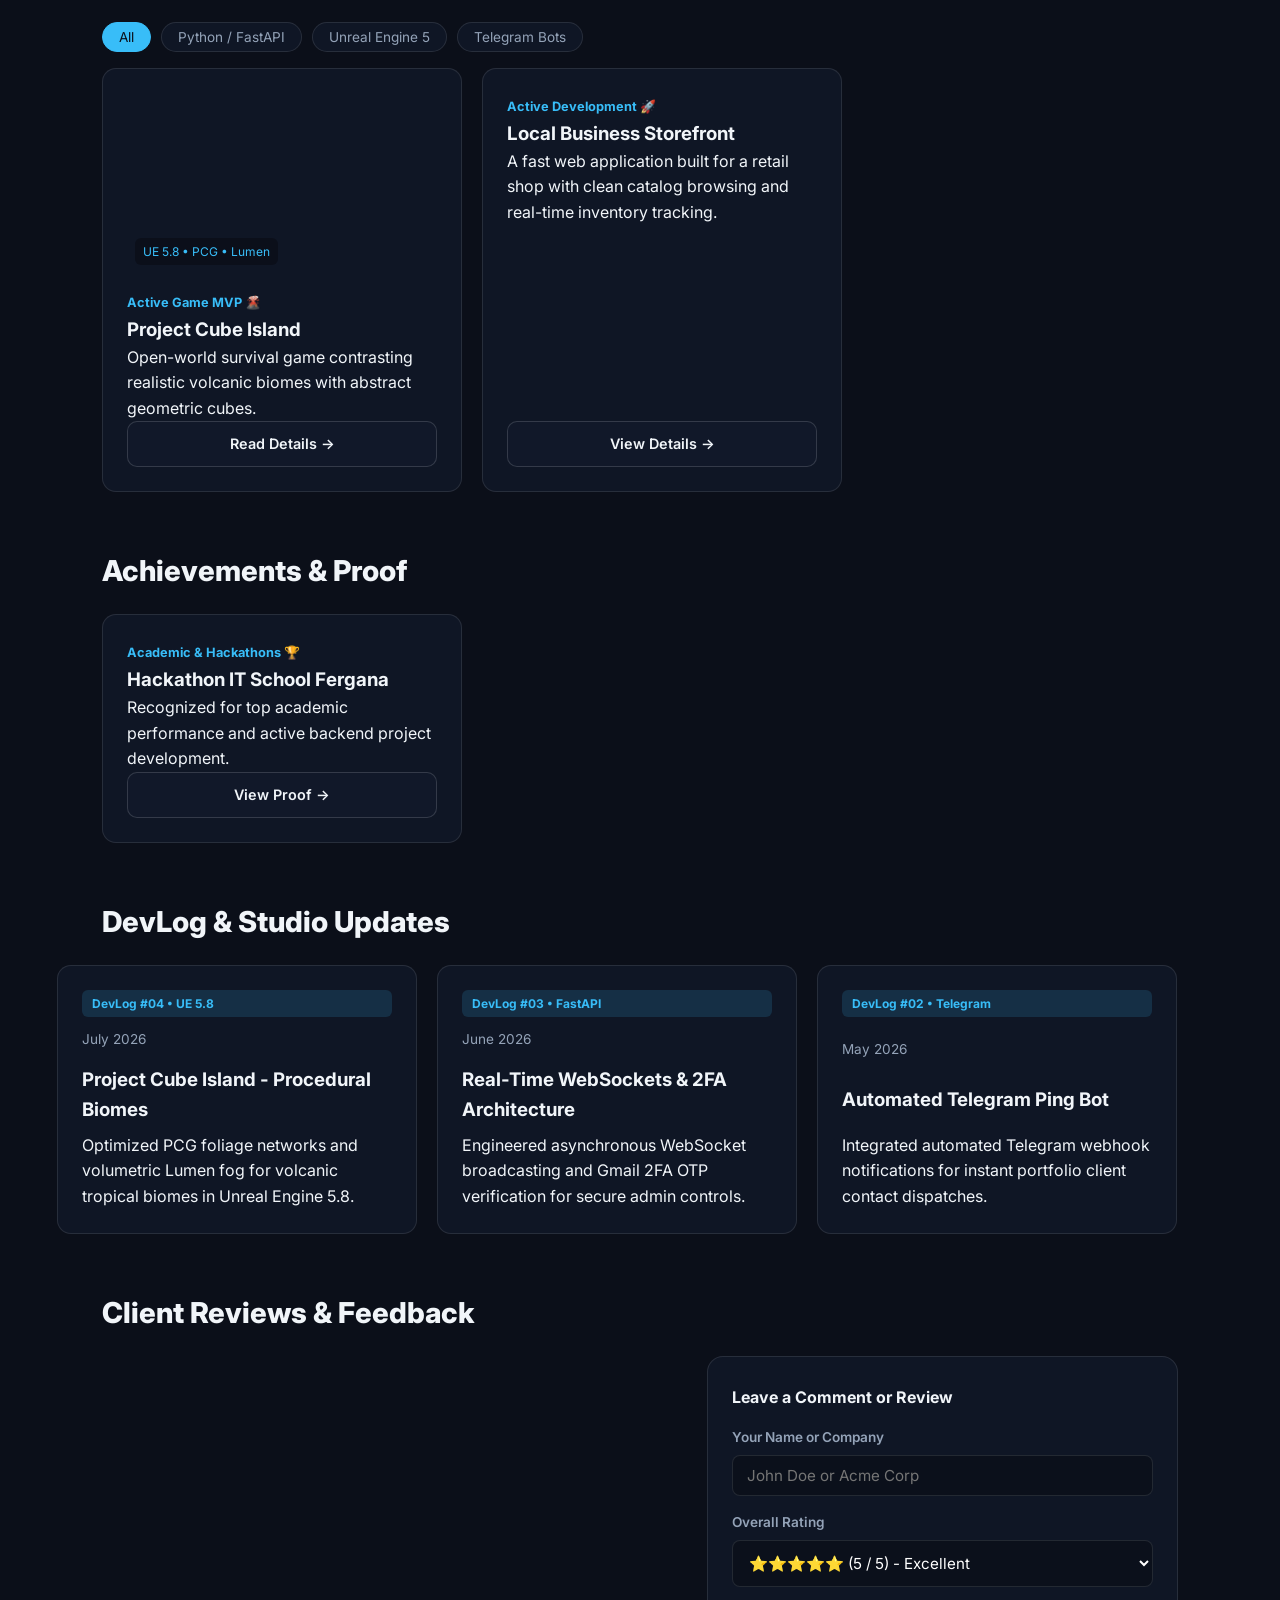
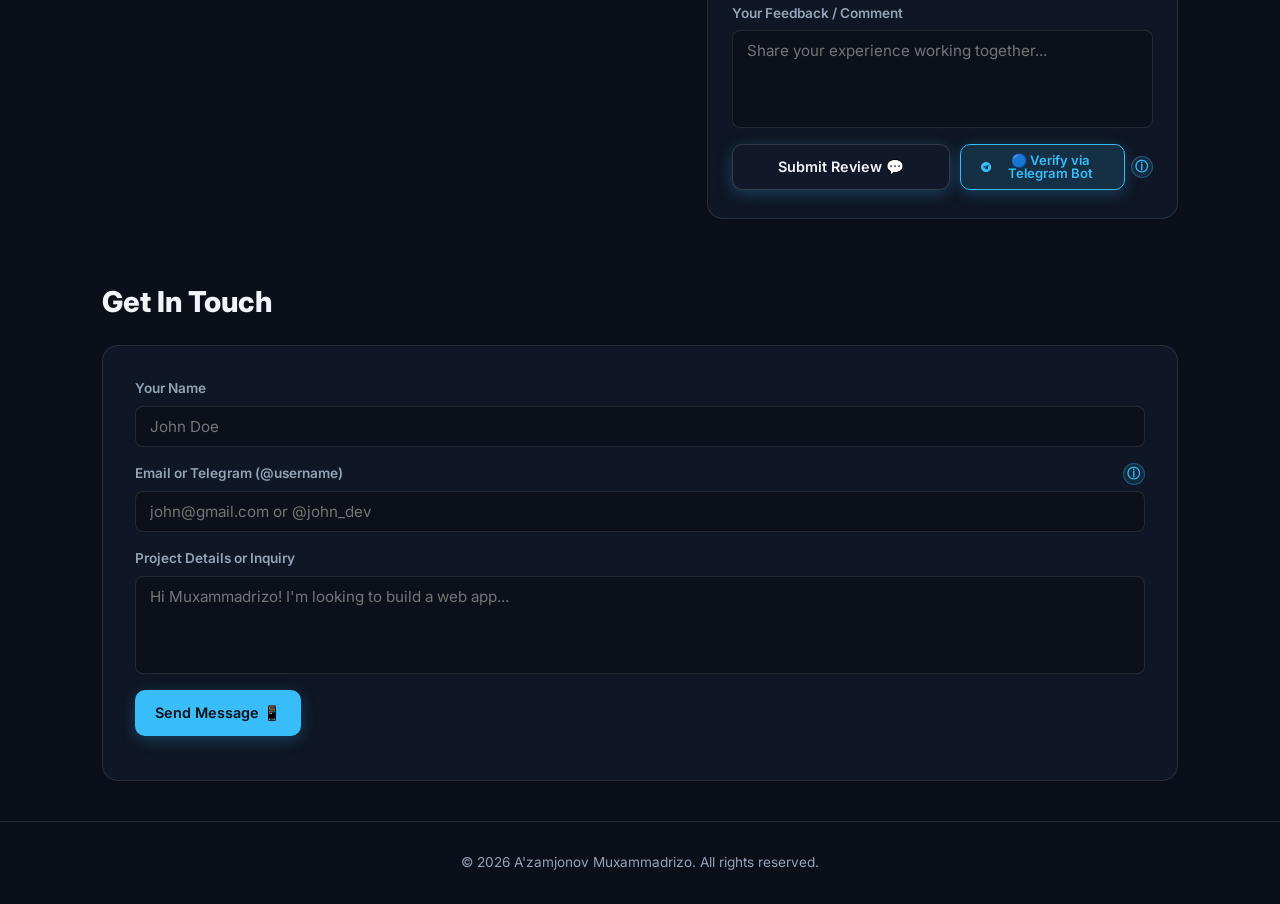
==== commit c1696480: "Patch security session tokens, add detail.html, and fix typewriter cursor" ====
--- a/static/index.html
+++ b/static/index.html
@@ -5,8 +5,8 @@
     <meta name="viewport" content="width=device-width, initial-scale=1.0, maximum-scale=1.0, user-scalable=no">
     <title>Muxammadrizo.dev | Portfolio</title>
     <link href="https://fonts.googleapis.com/css2?family=Fira+Code:wght@400;700&family=Inter:wght@300;400;600;800;900&display=swap" rel="stylesheet">
-    <!-- Version v=37.0 forces fresh CSS loading -->
-    <link rel="stylesheet" href="/static/style.css?v=37.0">
+    <!-- Version v=38.0 forces fresh CSS loading -->
+    <link rel="stylesheet" href="/static/style.css?v=38.0">
 </head>
 <body class="no-scroll">
 
@@ -190,7 +190,7 @@
                 <h3 data-i18n="titleCubeIsland">Project Cube Island</h3>
                 <p data-i18n="descCubeIsland">Open-world survival game contrasting realistic volcanic biomes with abstract geometric cubes.</p>
             </div>
-            <button class="btn-secondary" onclick="openProjectModal('Project Cube Island', 'Unreal Engine 5.8', 'https://assets.mixkit.co/videos/preview/mixkit-futuristic-city-with-flying-cars-42996-large.mp4', 'Developing an indie grant MVP vertical slice in UE 5.8. Features a volcanic tropical island, PCG jungle systems, and non-lethal blaster mechanics.', 'Unreal Engine 5.8, PCG Foliage, Lumen Lighting', 'https://github.com/azammuhammadrizo924-debug', '')" data-i18n="btnReadPitch">Read Details &rarr;</button>
+            <button class="btn-secondary" onclick="window.location.href='/detail?type=project&title=Project+Cube+Island'" data-i18n="btnReadPitch">View Details ↗</button>
         </div>
 
         <div class="project-card h-card" data-category="python">
@@ -199,7 +199,7 @@
                 <h3 data-i18n="titleStorefront">Local Business Storefront</h3>
                 <p data-i18n="descStorefront">A fast web application built for a retail shop with clean catalog browsing and real-time inventory tracking.</p>
             </div>
-            <button class="btn-secondary" onclick="openProjectModal('Local Business Storefront', 'Python / FastAPI', 'https://via.placeholder.com/800x450/151c2e/38bdf8?text=Storefront+Preview', 'Designed and built a complete e-commerce storefront for a local retail shop.', 'Python, FastAPI, SQLite', 'https://github.com/azammuhammadrizo924-debug', 'https://example.com')" data-i18n="btnViewDetails">View Details &rarr;</button>
+            <button class="btn-secondary" onclick="window.location.href='/detail?type=project&title=Local+Business+Storefront'" data-i18n="btnViewDetails">View Details ↗</button>
         </div>
     </div>
 
@@ -212,28 +212,28 @@
                 <h3 data-i18n="titleHackathon">Hackathon IT School Fergana</h3>
                 <p data-i18n="descHackathon">Recognized for top academic performance and active backend project development.</p>
             </div>
-            <button class="btn-secondary" onclick="openProjectModal('Hackathon IT School Recognition', 'Achievements', 'https://via.placeholder.com/800x450/151c2e/38bdf8?text=IT+School+Certificate', 'Active developer and student at Hackathon IT School in Fergana.', 'Algorithms, Python', '', '')" data-i18n="btnViewProof">View Proof &rarr;</button>
+            <button class="btn-secondary" onclick="window.location.href='/detail?type=proof&title=Hackathon+IT+School+Fergana'" data-i18n="btnViewProof">View Proof ↗</button>
         </div>
     </div>
 
     <!-- 8. DEVLOG & STUDIO UPDATES SECTION (#blog) -->
     <h2 class="section-title" id="blog" data-i18n="titleBlog">DevLog & Studio Updates</h2>
     <div class="horizontal-scroll-row">
-        <div class="journey-card h-card">
+        <div class="journey-card h-card" onclick="window.location.href='/detail?type=blog&title=Project+Cube+Island+-+Procedural+Biomes'" style="cursor: pointer;">
             <span class="journey-badge" data-i18n="blogBadge1">DevLog #04 • UE 5.8</span>
             <div class="journey-date" data-i18n="blogDate1">July 2026</div>
             <h3 data-i18n="blogTitle1">Project Cube Island - Procedural Biomes</h3>
             <p data-i18n="blogDesc1">Optimized PCG foliage networks and volumetric Lumen fog for volcanic tropical biomes in Unreal Engine 5.8.</p>
         </div>
 
-        <div class="journey-card h-card">
+        <div class="journey-card h-card" onclick="window.location.href='/detail?type=blog&title=Real-Time+WebSockets+\%26+2FA+Architecture'" style="cursor: pointer;">
             <span class="journey-badge" data-i18n="blogBadge2">DevLog #03 • FastAPI</span>
             <div class="journey-date" data-i18n="blogDate2">June 2026</div>
             <h3 data-i18n="blogTitle2">Real-Time WebSockets & 2FA Architecture</h3>
             <p data-i18n="blogDesc2">Engineered asynchronous WebSocket broadcasting and Gmail 2FA OTP verification for secure admin controls.</p>
         </div>
 
-        <div class="journey-card h-card">
+        <div class="journey-card h-card" onclick="window.location.href='/detail?type=blog&title=Automated+Telegram+Ping+Bot'" style="cursor: pointer;">
             <span class="journey-badge" data-i18n="blogBadge3">DevLog #02 • Telegram</span>
             <div class="journey-date" data-i18n="blogDate3">May 2026</div>
             <h3 data-i18n="blogTitle3">Automated Telegram Ping Bot</h3>
--- a/static/style.css
+++ b/static/style.css
@@ -37,7 +37,7 @@
 }
 
 /* ==========================================================================
-   2. TERMINAL LOADER
+   2. TERMINAL LOADER & NATURAL TYPEWRITER CURSOR
    ========================================================================== */
 #loader {
     position: fixed;
@@ -84,6 +84,19 @@
     color: #38bdf8;
     font-weight: 700;
     font-family: 'Fira Code', monospace;
+}
+
+/* NATURAL BLINKING TYPEWRITER CURSOR */
+.typewriter-cursor {
+    color: #38bdf8;
+    font-weight: 700;
+    font-family: 'Fira Code', monospace;
+    animation: blinkCursor 0.8s infinite;
+}
+
+@keyframes blinkCursor {
+    0%, 100% { opacity: 1; }
+    50% { opacity: 0; }
 }
 
 /* ==========================================================================
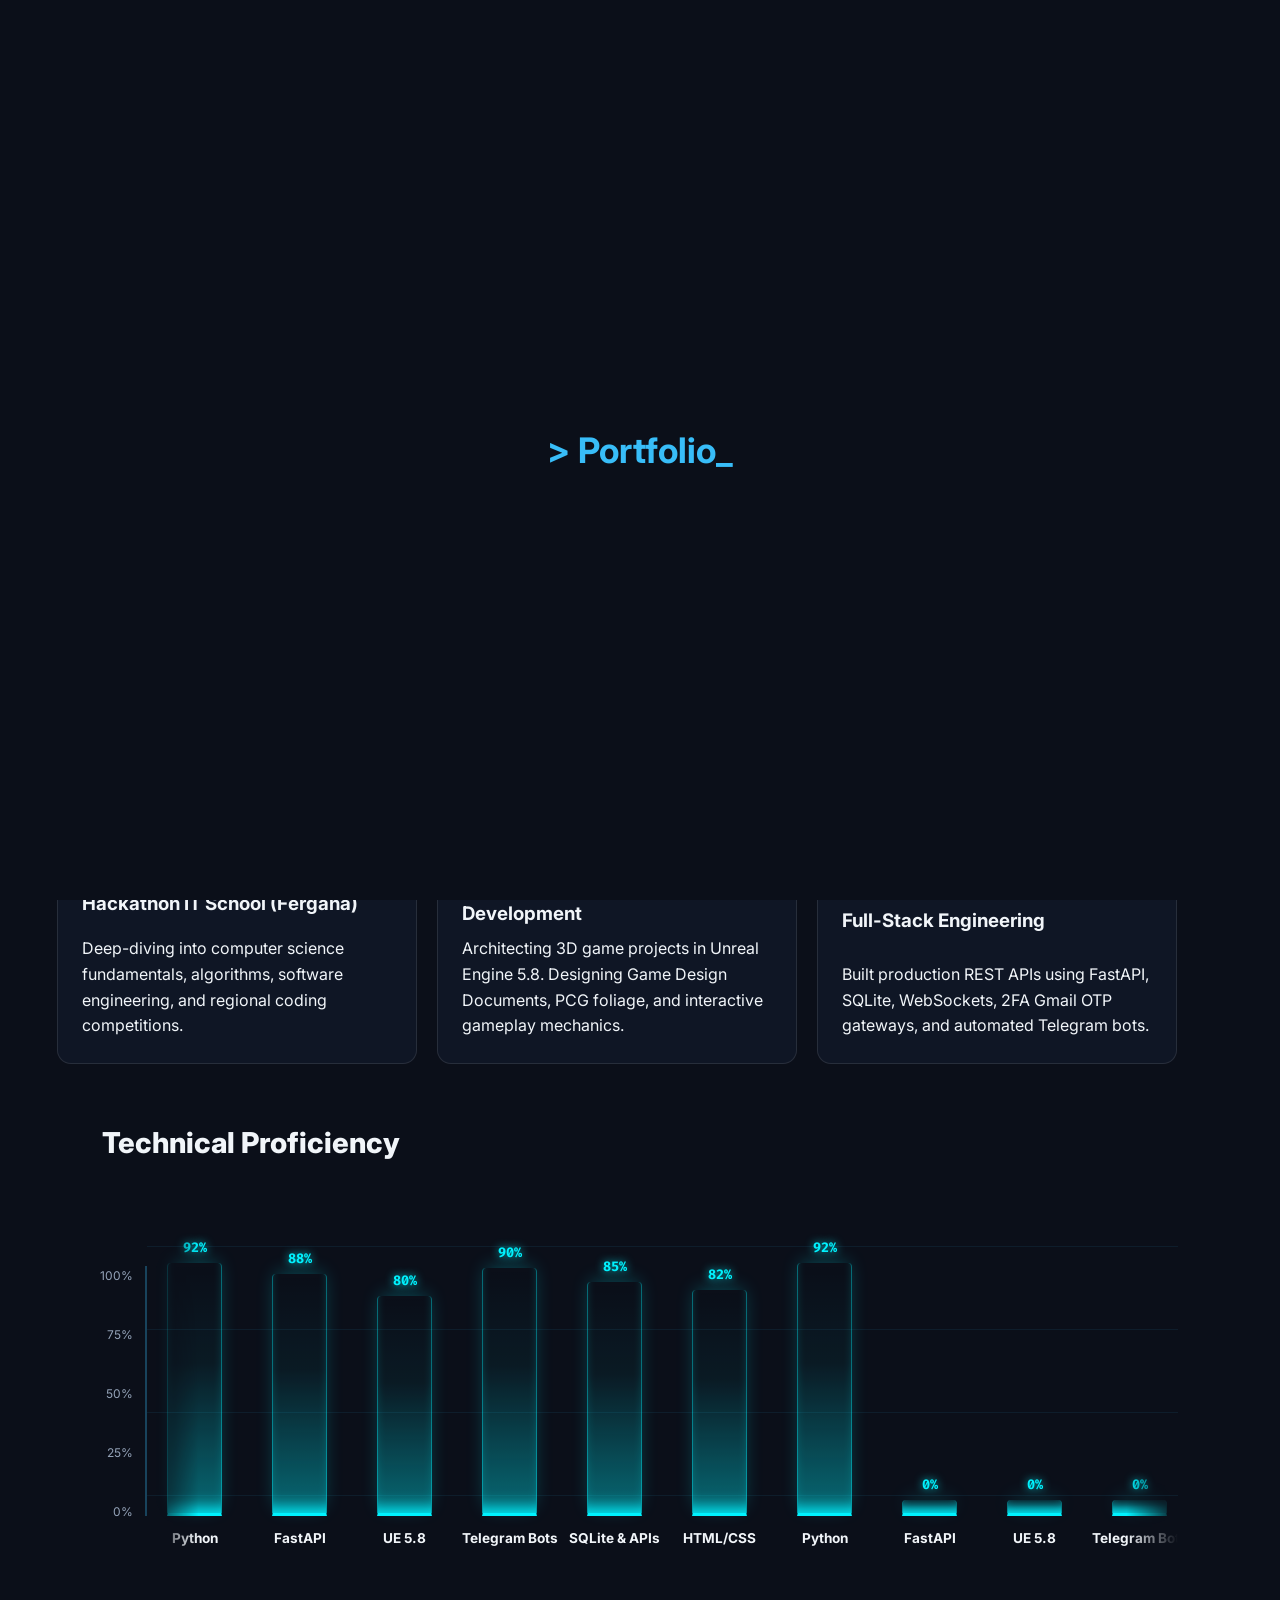
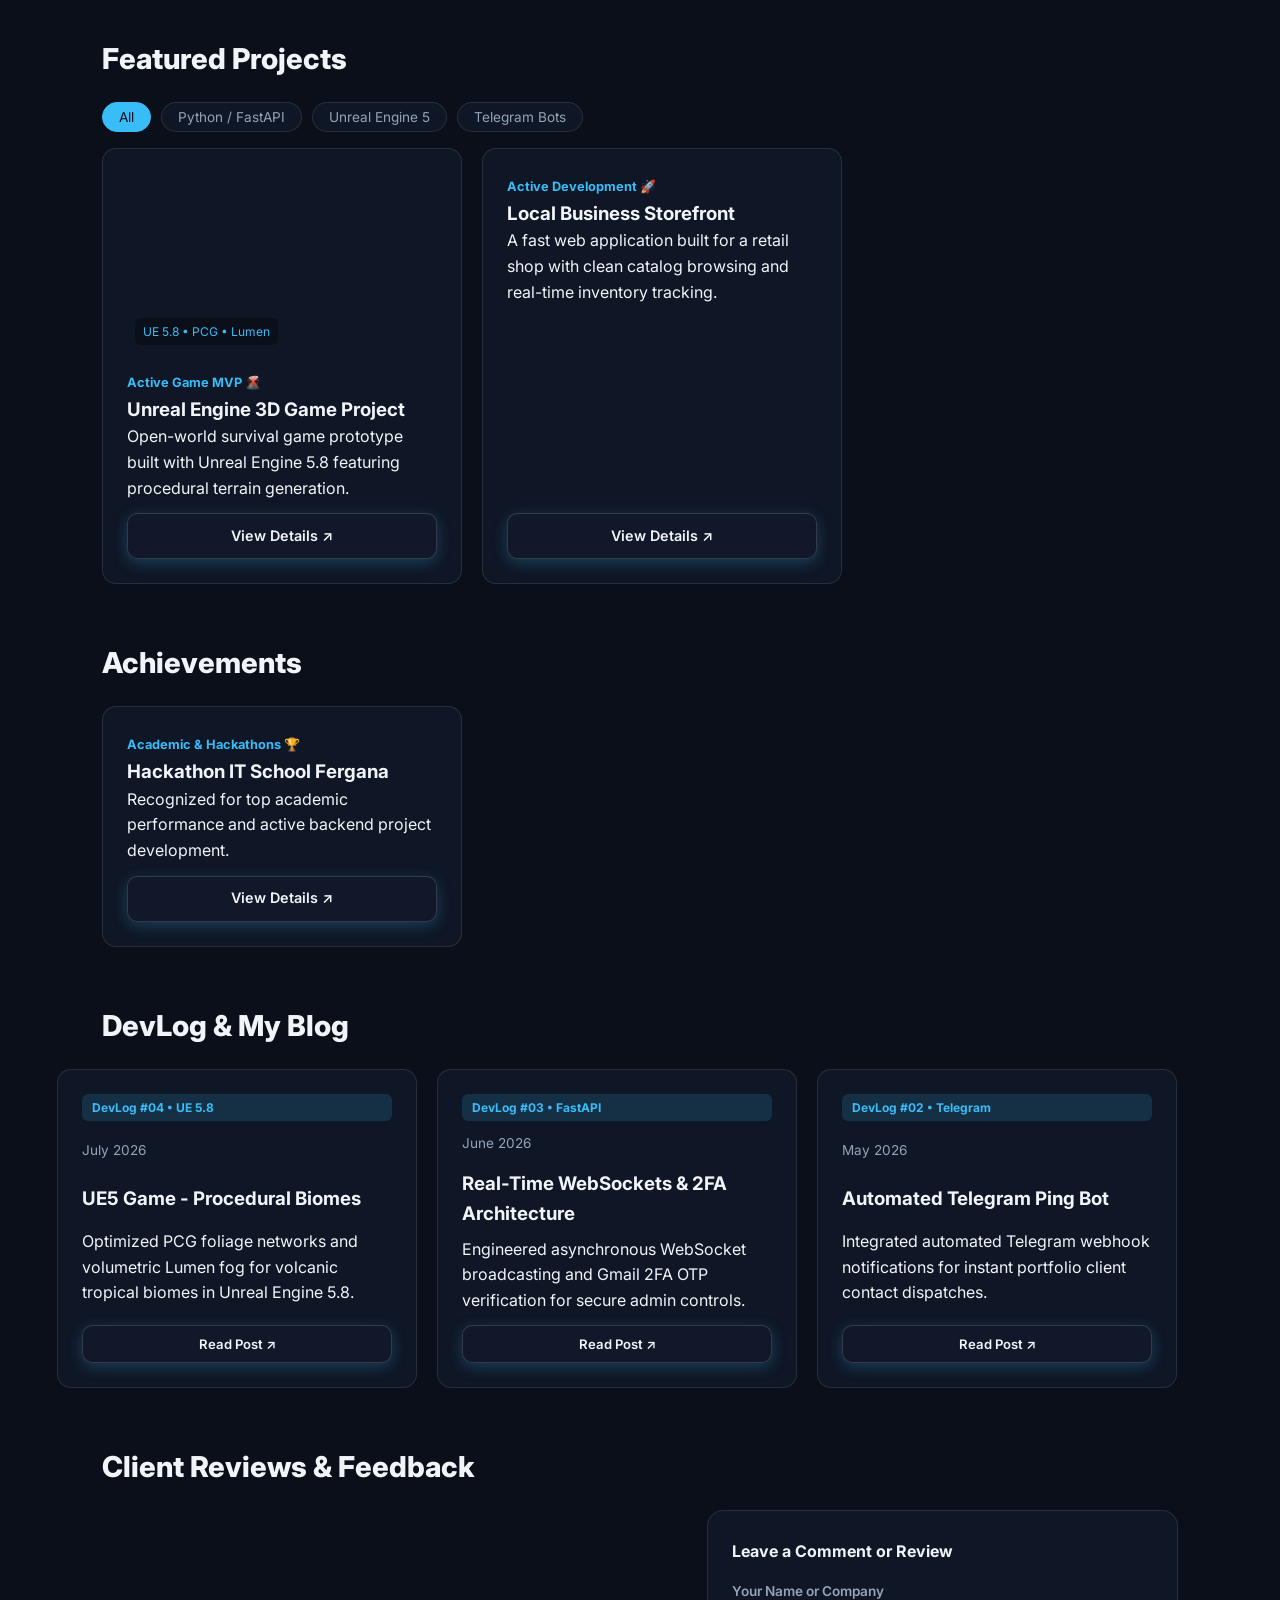
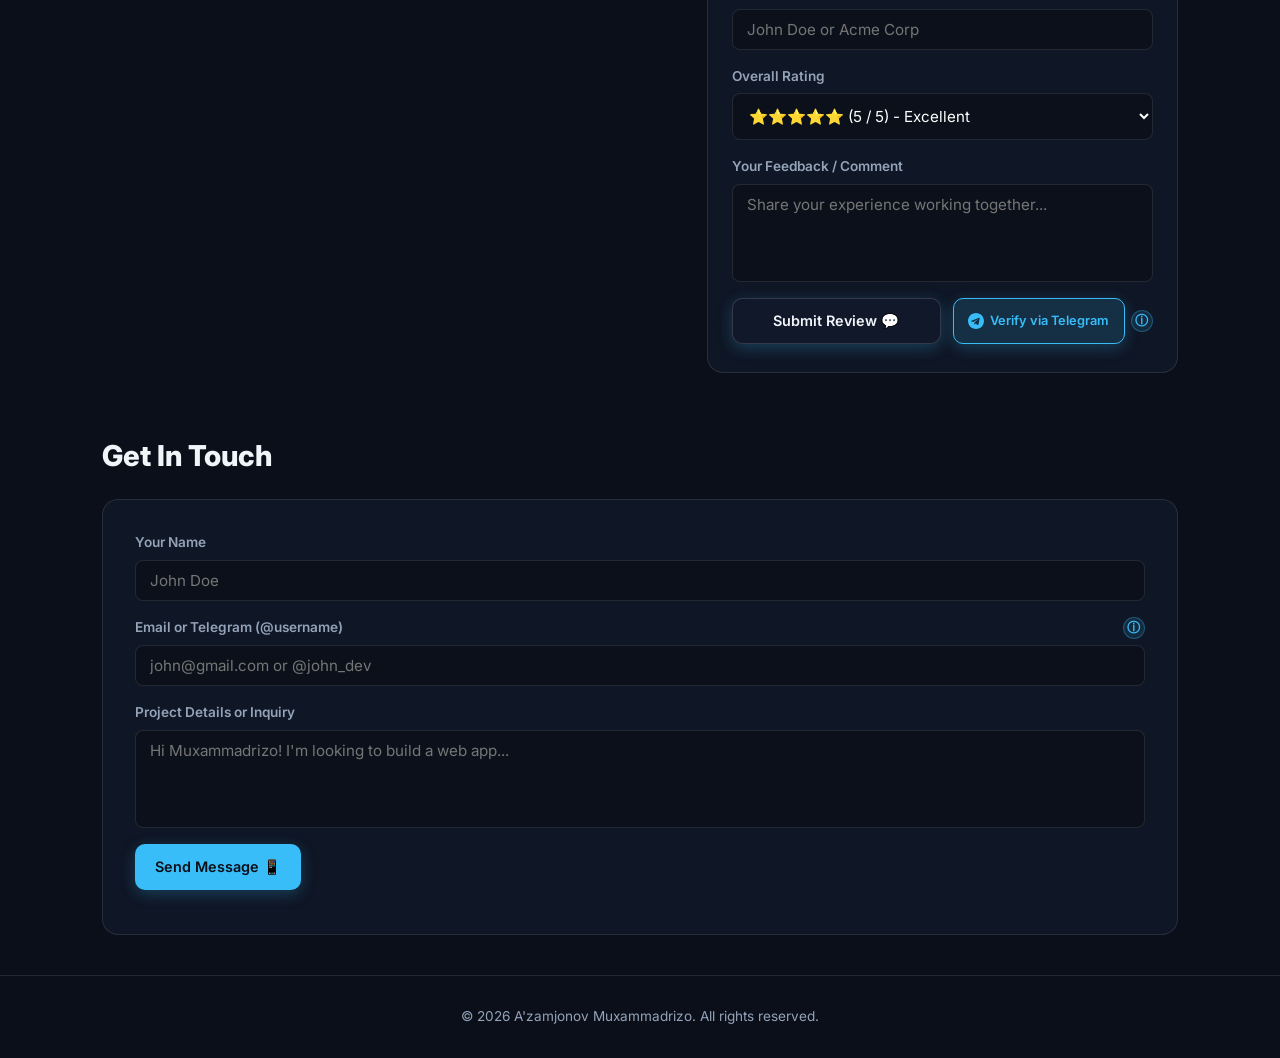
==== commit 6cc0789f: "Fix AI input lock, detail page back button layout, and AI warning formatting" ====
--- a/static/index.html
+++ b/static/index.html
@@ -5,8 +5,8 @@
     <meta name="viewport" content="width=device-width, initial-scale=1.0, maximum-scale=1.0, user-scalable=no">
     <title>Muxammadrizo.dev | Portfolio</title>
     <link href="https://fonts.googleapis.com/css2?family=Fira+Code:wght@400;700&family=Inter:wght@300;400;600;800;900&display=swap" rel="stylesheet">
-    <!-- Version v=38.0 forces fresh CSS loading -->
-    <link rel="stylesheet" href="/static/style.css?v=38.0">
+    <!-- Version v=49.0 forces fresh CSS loading -->
+    <link rel="stylesheet" href="/static/style.css?v=49.0">
 </head>
 <body class="no-scroll">
 
@@ -26,8 +26,8 @@
             <a href="#journey" data-i18n="navJourney">Journey</a>
             <a href="#skills" data-i18n="navSkills">Skills</a>
             <a href="#projects" data-i18n="navProjects">Projects</a>
-            <a href="#achievements" data-i18n="navProof">Proof</a>
-            <a href="#blog" data-i18n="navBlog">DevLog</a>
+            <a href="#achievements" data-i18n="navProof">Achievements</a>
+            <a href="#blog" data-i18n="navBlog">My Blog</a>
             <a href="#reviews" data-i18n="navReviews">Reviews</a>
             <a href="#contact" data-i18n="navContact">Contact</a>
         </div>
@@ -66,7 +66,7 @@
         </p>
 
         <p data-i18n="heroSubtext" style="max-width: 680px; margin: 24px 0;">
-            Developer studying at <strong>Hackathon IT School in Fergana, Uzbekistan</strong>. Founder of <strong>NKND Studios</strong>. I architect fast Python/FastAPI backends and build interactive open-world games in Unreal Engine 5.8.
+            Developer studying at <strong>Hackathon IT School in Fergana, Uzbekistan</strong>. Indie game developer. I architect fast Python/FastAPI backends and build interactive open-world games in Unreal Engine 5.8.
         </p>
 
         <!-- WIRED SOCIAL LINKS -->
@@ -101,8 +101,8 @@
         <div class="journey-card h-card">
             <span class="journey-badge" data-i18n="journeyTagStudio">Game Studio</span>
             <div class="journey-date" data-i18n="journeyDate2">2024 - Present</div>
-            <h3 data-i18n="journeyStudioTitle">Founder & Lead — NKND Studios</h3>
-            <p data-i18n="journeyStudioDesc">Architecting Project Cube Island in Unreal Engine 5.8. Designing Game Design Documents, PCG foliage, and non-lethal mechanics.</p>
+            <h3 data-i18n="journeyStudioTitle">Founder & Lead — Indie Game Development</h3>
+            <p data-i18n="journeyStudioDesc">Architecting 3D game projects in Unreal Engine 5.8. Designing Game Design Documents, PCG foliage, and interactive gameplay mechanics.</p>
         </div>
 
         <div class="journey-card h-card">
@@ -187,10 +187,10 @@
             </div>
             <div>
                 <span class="project-tag" data-i18n="tagCubeIsland">Active Game MVP 🌋</span>
-                <h3 data-i18n="titleCubeIsland">Project Cube Island</h3>
-                <p data-i18n="descCubeIsland">Open-world survival game contrasting realistic volcanic biomes with abstract geometric cubes.</p>
-            </div>
-            <button class="btn-secondary" onclick="window.location.href='/detail?type=project&title=Project+Cube+Island'" data-i18n="btnReadPitch">View Details ↗</button>
+                <h3 data-i18n="titleCubeIsland">Unreal Engine 3D Game Project</h3>
+                <p data-i18n="descCubeIsland">Open-world survival game prototype built with Unreal Engine 5.8 featuring procedural terrain generation.</p>
+            </div>
+            <a href="/detail?type=project&title=Unreal+Engine+3D+Game+Project" class="btn btn-secondary" style="margin-top: 12px; width: 100%;" data-i18n="btnReadPitch">View Details ↗</a>
         </div>
 
         <div class="project-card h-card" data-category="python">
@@ -199,12 +199,12 @@
                 <h3 data-i18n="titleStorefront">Local Business Storefront</h3>
                 <p data-i18n="descStorefront">A fast web application built for a retail shop with clean catalog browsing and real-time inventory tracking.</p>
             </div>
-            <button class="btn-secondary" onclick="window.location.href='/detail?type=project&title=Local+Business+Storefront'" data-i18n="btnViewDetails">View Details ↗</button>
-        </div>
-    </div>
-
-    <!-- 7. ACHIEVEMENTS & PROOF -->
-    <h2 class="section-title" id="achievements" data-i18n="titleProof">Achievements & Proof</h2>
+            <a href="/detail?type=project&title=Local+Business+Storefront" class="btn btn-secondary" style="margin-top: 12px; width: 100%;" data-i18n="btnViewDetails">View Details ↗</a>
+        </div>
+    </div>
+
+    <!-- 7. ACHIEVEMENTS -->
+    <h2 class="section-title" id="achievements" data-i18n="titleProof">Achievements</h2>
     <div class="horizontal-scroll-row" id="proof-container">
         <div class="project-card h-card">
             <div>
@@ -212,32 +212,35 @@
                 <h3 data-i18n="titleHackathon">Hackathon IT School Fergana</h3>
                 <p data-i18n="descHackathon">Recognized for top academic performance and active backend project development.</p>
             </div>
-            <button class="btn-secondary" onclick="window.location.href='/detail?type=proof&title=Hackathon+IT+School+Fergana'" data-i18n="btnViewProof">View Proof ↗</button>
-        </div>
-    </div>
-
-    <!-- 8. DEVLOG & STUDIO UPDATES SECTION (#blog) -->
-    <h2 class="section-title" id="blog" data-i18n="titleBlog">DevLog & Studio Updates</h2>
+            <a href="/detail?type=proof&title=Hackathon+IT+School+Fergana" class="btn btn-secondary" style="margin-top: 12px; width: 100%;" data-i18n="btnViewProof">View Details ↗</a>
+        </div>
+    </div>
+
+    <!-- 8. DEVLOG & MY BLOG SECTION (#blog) -->
+    <h2 class="section-title" id="blog" data-i18n="titleBlog">DevLog & My Blog</h2>
     <div class="horizontal-scroll-row">
-        <div class="journey-card h-card" onclick="window.location.href='/detail?type=blog&title=Project+Cube+Island+-+Procedural+Biomes'" style="cursor: pointer;">
+        <div class="journey-card h-card">
             <span class="journey-badge" data-i18n="blogBadge1">DevLog #04 • UE 5.8</span>
             <div class="journey-date" data-i18n="blogDate1">July 2026</div>
-            <h3 data-i18n="blogTitle1">Project Cube Island - Procedural Biomes</h3>
+            <h3 data-i18n="blogTitle1">UE5 Game - Procedural Biomes</h3>
             <p data-i18n="blogDesc1">Optimized PCG foliage networks and volumetric Lumen fog for volcanic tropical biomes in Unreal Engine 5.8.</p>
-        </div>
-
-        <div class="journey-card h-card" onclick="window.location.href='/detail?type=blog&title=Real-Time+WebSockets+\%26+2FA+Architecture'" style="cursor: pointer;">
+            <a href="/detail?type=blog&title=UE5+Game+-+Procedural+Biomes" class="btn btn-secondary" style="margin-top: 12px; height: 38px; font-size: 0.82rem;">Read Post ↗</a>
+        </div>
+
+        <div class="journey-card h-card">
             <span class="journey-badge" data-i18n="blogBadge2">DevLog #03 • FastAPI</span>
             <div class="journey-date" data-i18n="blogDate2">June 2026</div>
             <h3 data-i18n="blogTitle2">Real-Time WebSockets & 2FA Architecture</h3>
             <p data-i18n="blogDesc2">Engineered asynchronous WebSocket broadcasting and Gmail 2FA OTP verification for secure admin controls.</p>
-        </div>
-
-        <div class="journey-card h-card" onclick="window.location.href='/detail?type=blog&title=Automated+Telegram+Ping+Bot'" style="cursor: pointer;">
+            <a href="/detail?type=blog&title=Real-Time+WebSockets+\%26+2FA+Architecture" class="btn btn-secondary" style="margin-top: 12px; height: 38px; font-size: 0.82rem;">Read Post ↗</a>
+        </div>
+
+        <div class="journey-card h-card">
             <span class="journey-badge" data-i18n="blogBadge3">DevLog #02 • Telegram</span>
             <div class="journey-date" data-i18n="blogDate3">May 2026</div>
             <h3 data-i18n="blogTitle3">Automated Telegram Ping Bot</h3>
             <p data-i18n="blogDesc3">Integrated automated Telegram webhook notifications for instant portfolio client contact dispatches.</p>
+            <a href="/detail?type=blog&title=Automated+Telegram+Ping+Bot" class="btn btn-secondary" style="margin-top: 12px; height: 38px; font-size: 0.82rem;">Read Post ↗</a>
         </div>
     </div>
 
@@ -290,13 +293,13 @@
                     <textarea id="review-msg" rows="4" placeholder="Share your experience working together..." data-i18n-placeholder="phReviewMsg" required></textarea>
                 </div>
 
-                <div style="display: flex; gap: 10px; align-items: center; flex-wrap: wrap;">
+                <div class="review-form-action-row">
                     <button type="submit" class="btn btn-secondary" id="review-submit-btn" style="flex: 1;" data-i18n="btnSubmitReview">Submit Review 💬</button>
 
-                    <div style="display: flex; align-items: center; gap: 6px; flex: 1.1;">
-                        <button type="button" id="telegram-connect-btn" class="btn btn-primary" style="width: 100%; background: rgba(56, 189, 248, 0.15); border: 1px solid #38bdf8; color: #38bdf8; font-size: 0.82rem; gap: 6px;" onclick="startTelegramBotVerification()">
+                    <div style="display: flex; align-items: center; gap: 6px; flex: 1.2; min-width: 0;">
+                        <button type="button" id="telegram-connect-btn" class="btn btn-primary" onclick="startTelegramBotVerification()">
                             <svg viewBox="0 0 24 24" width="16" height="16" fill="#38bdf8"><path d="M12 0C5.37 0 0 5.37 0 12s5.37 12 12 12 12-5.37 12-12S18.63 0 12 0zm5.56 8.16l-1.97 9.28c-.15.65-.53.81-1.08.5l-3.01-2.22-1.45 1.4c-.16.16-.3.3-.61.3l.21-3.05 5.56-5.02c.24-.22-.05-.34-.37-.13l-6.87 4.33-2.96-.92c-.64-.2-.65-.64.13-.95l11.57-4.46c.53-.19 1 .13.85.94z"/></svg>
-                            <span>🔵 Verify via Telegram Bot</span>
+                            <span>Verify via Telegram</span>
                         </button>
 
                         <!-- REVIEWS TELEGRAM INFO TOOLTIP -->
@@ -368,13 +371,13 @@
         <p>© 2026 A'zamjonov Muxammadrizo. All rights reserved.</p>
     </footer>
 
-    <!-- AI WIDGET -->
+    <!-- AI WIDGET WITH DETAILED CROSSED-CHAINS LOCK OVERLAY -->
     <div id="ai-widget-container">
         <div id="chat-window" class="chat-hidden">
             <div class="chat-header">
                 <div class="ai-status">
-                    <span class="status-dot"></span>
-                    <span>Gemini AI Assistant</span>
+                    <span class="status-dot" id="ai-status-dot"></span>
+                    <span id="ai-header-title">Gemini AI Assistant</span>
                 </div>
                 <button id="close-chat-btn">&times;</button>
             </div>
@@ -384,7 +387,7 @@
                     <strong>Hello there! 👋</strong><br><br>I am Gemini, Muxammadrizo's AI assistant. How can I help you learn more about his software engineering, game projects, or freelance work?
                 </div>
 
-                <div class="quick-replies">
+                <div class="quick-replies" id="ai-quick-replies">
                     <span class="chip" onclick="triggerQuickReply('about')" data-i18n="chipAbout">👨‍💻 Who is Muxammadrizo?</span>
                     <span class="chip" onclick="triggerQuickReply('backend')" data-i18n="chipBackend">⚙️ Backend Architecture?</span>
                     <span class="chip" onclick="triggerQuickReply('game')" data-i18n="chipUe5">🎮 Explain the UE5 Game</span>
@@ -410,7 +413,18 @@
                     <div class="face bottom"></div>
                 </div>
             </div>
-            <span class="ai-text-badge">AI</span>
+            <!-- DETAILED CROSSED-CHAINS + PADLOCK OVERLAY SVG -->
+            <div class="chain-lock-overlay" id="ai-chain-overlay">
+                <svg viewBox="0 0 100 100" width="36" height="36" style="filter: drop-shadow(0 0 6px rgba(239,68,68,0.9));">
+                    <line x1="10" y1="10" x2="90" y2="90" stroke="#94a3b8" stroke-width="7" stroke-linecap="round" stroke-dasharray="10 6" />
+                    <line x1="90" y1="10" x2="10" y2="90" stroke="#94a3b8" stroke-width="7" stroke-linecap="round" stroke-dasharray="10 6" />
+                    <rect x="32" y="48" width="36" height="32" rx="6" fill="#1e293b" stroke="#ef4444" stroke-width="3" />
+                    <path d="M 40 48 V 36 A 10 10 0 0 1 60 36 V 48" fill="none" stroke="#f1f5f9" stroke-width="4" stroke-linecap="round" />
+                    <circle cx="50" cy="61" r="3.5" fill="#ef4444" />
+                    <polygon points="48.5,61 51.5,61 52,72 48,72" fill="#ef4444" />
+                </svg>
+            </div>
+            <span class="ai-text-badge" id="ai-badge-text">AI</span>
         </button>
     </div>
 
--- a/static/style.css
+++ b/static/style.css
@@ -34,6 +34,29 @@
 /* Perfect Mobile Section Scroll Margins */
 section, .section-title, #about, #journey, #skills, #projects, #achievements, #blog, #reviews, #contact {
     scroll-margin-top: 90px;
+}
+
+/* MEDIA PLACEHOLDER BOX FOR DETAIL PAGE */
+.media-placeholder-box {
+    width: 100%;
+    height: 300px;
+    background: linear-gradient(135deg, rgba(18, 26, 43, 0.9) 0%, rgba(30, 41, 59, 0.8) 100%);
+    border: 1px dashed rgba(56, 189, 248, 0.3);
+    border-radius: 14px;
+    display: flex;
+    flex-direction: column;
+    align-items: center;
+    justify-content: center;
+    gap: 12px;
+    color: #38bdf8;
+    font-size: 2rem;
+    font-weight: 700;
+}
+
+.media-placeholder-box span {
+    font-size: 1rem;
+    color: #f1f5f9;
+    font-family: 'Fira Code', monospace;
 }
 
 /* ==========================================================================
@@ -457,6 +480,13 @@
     display: flex;
     flex-direction: column;
     justify-content: space-between;
+    transition: transform 0.25s ease, border-color 0.25s ease, box-shadow 0.25s ease;
+}
+
+.h-card:hover {
+    transform: translateY(-4px);
+    border-color: rgba(56, 189, 248, 0.4);
+    box-shadow: 0 10px 25px rgba(56, 189, 248, 0.12);
 }
 
 .journey-card h3 {
@@ -481,22 +511,22 @@
 }
 
 /* ==========================================================================
-   5. TRUE HOLOGRAPHIC CHART
+   5. TRUE HOLOGRAPHIC CHART (EXPANDED TOP BREATHING ROOM)
    ========================================================================== */
 .hologram-chart-wrapper {
     display: flex;
-    padding: 0 8%;
-    height: 340px;
+    padding: 20px 8% 0;
+    height: 390px;
     margin-bottom: 60px;
     position: relative;
 }
 
 .chart-gridlines {
     position: absolute;
-    top: 20px;
+    top: 60px;
     left: calc(8% + 45px);
     right: 8%;
-    height: 280px;
+    height: 250px;
     display: flex;
     flex-direction: column;
     justify-content: space-between;
@@ -521,8 +551,8 @@
     color: #94a3b8;
     font-size: 0.75rem;
     font-family: 'Fira Code', monospace;
-    height: 280px;
-    margin-top: 20px;
+    height: 250px;
+    margin-top: 60px;
     z-index: 2;
 }
 
@@ -532,6 +562,7 @@
     position: relative;
     height: 100%;
     padding-left: 20px;
+    padding-top: 35px; /* Added breathing room so 100% badges never clip */
     mask-image: linear-gradient(to right, transparent, black 5%, black 95%, transparent);
     z-index: 2;
 }
@@ -572,7 +603,7 @@
 }
 
 .hologram-bar-wrapper {
-    height: 300px;
+    height: 275px;
     width: 100%;
     display: flex;
     align-items: flex-end;
@@ -600,13 +631,14 @@
 
 .hologram-percent {
     position: absolute;
-    top: -24px;
+    top: -26px;
     color: #00f2fe;
     font-size: 0.85rem;
     font-family: 'Fira Code', monospace;
     font-weight: 800;
     text-shadow: 0 0 8px rgba(0, 242, 254, 0.8);
     white-space: nowrap;
+    z-index: 10;
 }
 
 .hologram-label {
@@ -753,6 +785,12 @@
     border-color: rgba(56, 189, 248, 0.3);
 }
 
+/* WORD WRAP OVERFLOW FIX FOR LONG UNBROKEN STRINGS */
+.review-display-box p {
+    overflow-wrap: anywhere;
+    word-break: break-word;
+}
+
 .review-display-box.verified-card {
     border-color: rgba(56, 189, 248, 0.4);
     box-shadow: 0 0 15px rgba(56, 189, 248, 0.1);
@@ -860,6 +898,30 @@
     flex-direction: column;
     justify-content: center;
     transition: all 0.3s ease;
+}
+
+.review-form-action-row {
+    display: flex;
+    gap: 12px;
+    align-items: center;
+    flex-wrap: wrap;
+}
+
+/* TELEGRAM VERIFY BUTTON NO-WRAP STYLING */
+#telegram-connect-btn {
+    white-space: nowrap;
+    font-size: 0.8rem;
+    padding: 0 14px;
+    height: 46px;
+    width: 100%;
+    display: inline-flex;
+    align-items: center;
+    justify-content: center;
+    gap: 6px;
+    background: rgba(56, 189, 248, 0.15);
+    border: 1px solid #38bdf8;
+    color: #38bdf8;
+    border-radius: 10px;
 }
 
 /* Stage 2 Header Profile Morph Box */
@@ -989,7 +1051,7 @@
 }
 
 /* ==========================================================================
-   8. FLOATING AI CHATBOT WIDGET & AI VANISHING CLASS
+   8. FLOATING AI CHATBOT WIDGET, THINKING STATE & CROSSED-CHAINS LOCK OVERLAY
    ========================================================================== */
 #ai-widget-container {
     position: fixed;
@@ -1048,6 +1110,11 @@
     box-shadow: 0 0 8px #38bdf8;
 }
 
+.status-dot.status-dot-locked {
+    background: #ef4444 !important;
+    box-shadow: 0 0 10px #ef4444 !important;
+}
+
 #close-chat-btn {
     background: none;
     border: none;
@@ -1073,6 +1140,11 @@
     gap: 8px;
     margin-bottom: 8px;
     margin-top: 4px;
+}
+
+.quick-replies.disabled {
+    pointer-events: none;
+    opacity: 0.5;
 }
 
 .chip {
@@ -1097,6 +1169,8 @@
     border-radius: 12px;
     max-width: 85%;
     line-height: 1.4;
+    overflow-wrap: anywhere;
+    word-break: break-word;
 }
 
 .bot-message {
@@ -1104,6 +1178,16 @@
     color: #f1f5f9;
     align-self: flex-start;
     border: 1px solid rgba(255,255,255,0.05);
+}
+
+/* THINKING STATE INDICATOR */
+.bot-message.thinking {
+    opacity: 0.8;
+    font-style: italic;
+    color: #38bdf8;
+    display: flex;
+    align-items: center;
+    gap: 6px;
 }
 
 .user-message {
@@ -1130,6 +1214,11 @@
     font-size: 0.9rem;
 }
 
+.chat-footer input:disabled {
+    opacity: 0.5;
+    cursor: not-allowed;
+}
+
 .chat-footer button {
     background: var(--accent-color);
     border: none;
@@ -1140,6 +1229,12 @@
     font-size: 1.1rem;
 }
 
+.chat-footer button:disabled {
+    opacity: 0.5;
+    cursor: not-allowed;
+    filter: grayscale(0.5);
+}
+
 #ai-toggle-btn {
     background: var(--card-bg);
     border: 1px solid var(--accent-color);
@@ -1155,6 +1250,7 @@
     box-shadow: 0 0 20px rgba(56, 189, 248, 0.3);
     perspective: 800px;
     transform-style: preserve-3d;
+    transition: all 0.3s ease;
 }
 
 .cube-scene {
@@ -1201,6 +1297,41 @@
     font-weight: 800;
     padding: 2px 6px;
     border-radius: 4px;
+    transition: background 0.3s ease;
+}
+
+.chain-lock-overlay {
+    display: none;
+    position: absolute;
+    inset: 0;
+    width: 100%;
+    height: 100%;
+    border-radius: 50%;
+    background: rgba(239, 68, 68, 0.4);
+    backdrop-filter: blur(3px);
+    align-items: center;
+    justify-content: center;
+    z-index: 10;
+    box-shadow: 0 0 20px rgba(239, 68, 68, 0.8);
+    animation: lockPulse 2s infinite alternate;
+}
+
+@keyframes lockPulse {
+    0% { box-shadow: 0 0 10px rgba(239, 68, 68, 0.5); }
+    100% { box-shadow: 0 0 25px rgba(239, 68, 68, 0.95); }
+}
+
+#ai-toggle-btn.ai-locked {
+    border-color: #ef4444;
+}
+
+#ai-toggle-btn.ai-locked .chain-lock-overlay {
+    display: flex;
+}
+
+#ai-toggle-btn.ai-locked .ai-text-badge {
+    background: #ef4444;
+    color: #ffffff;
 }
 
 /* FOOTER */
@@ -1310,7 +1441,7 @@
 
     .hologram-chart-wrapper {
         padding: 0 20px;
-        height: 280px;
+        height: 300px;
     }
 
     .chart-gridlines {
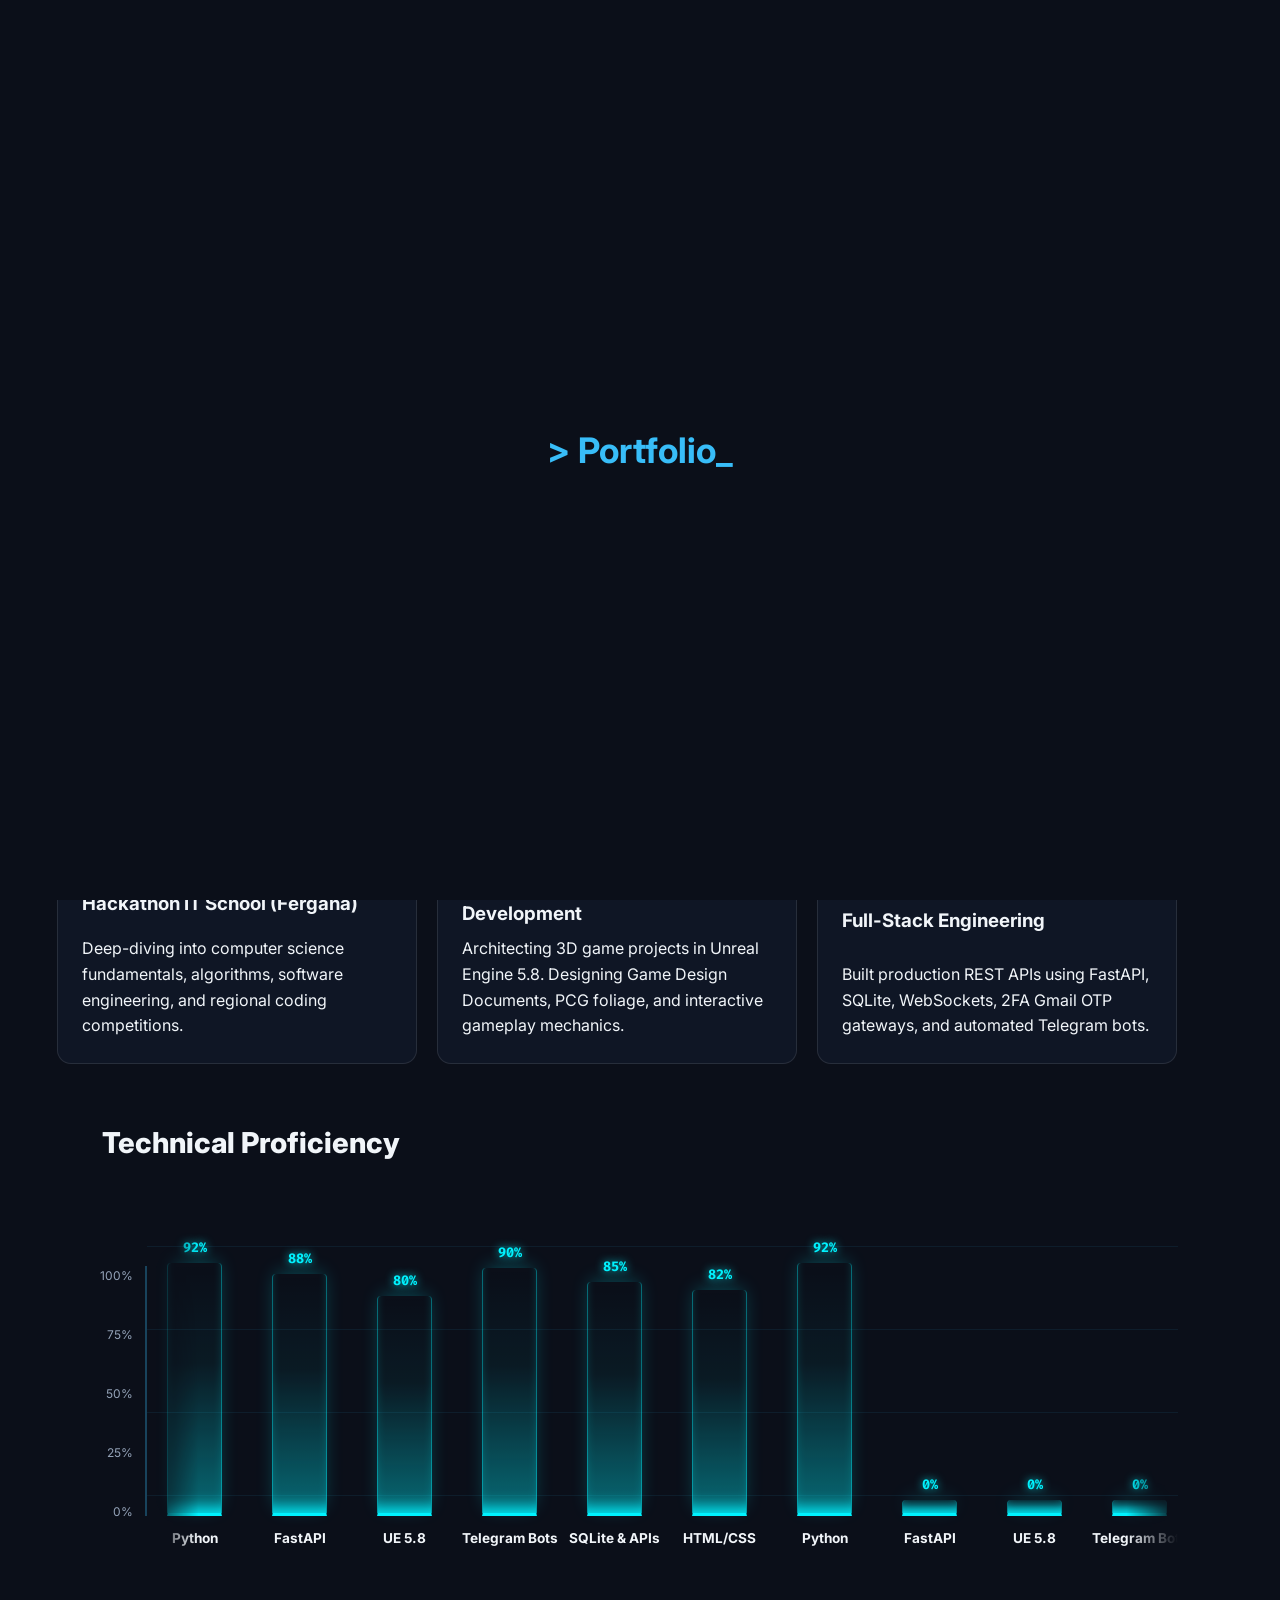
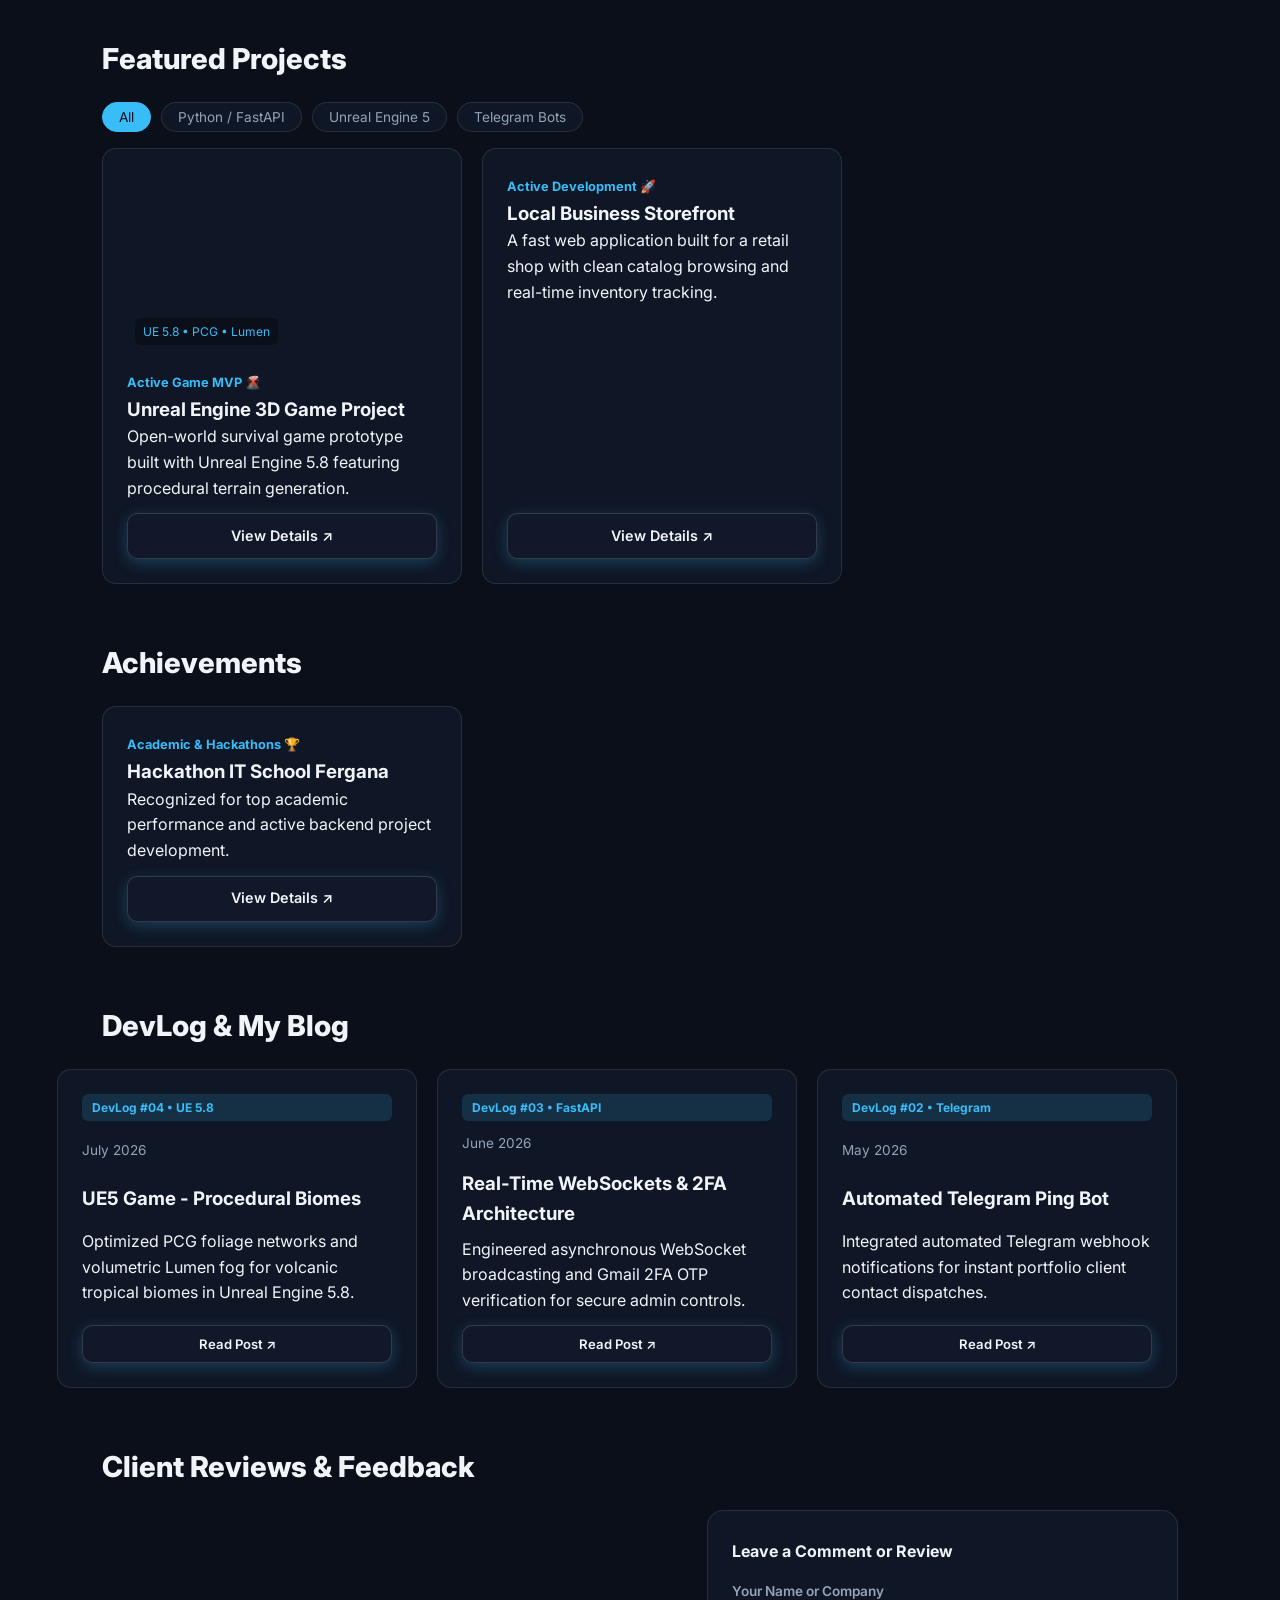
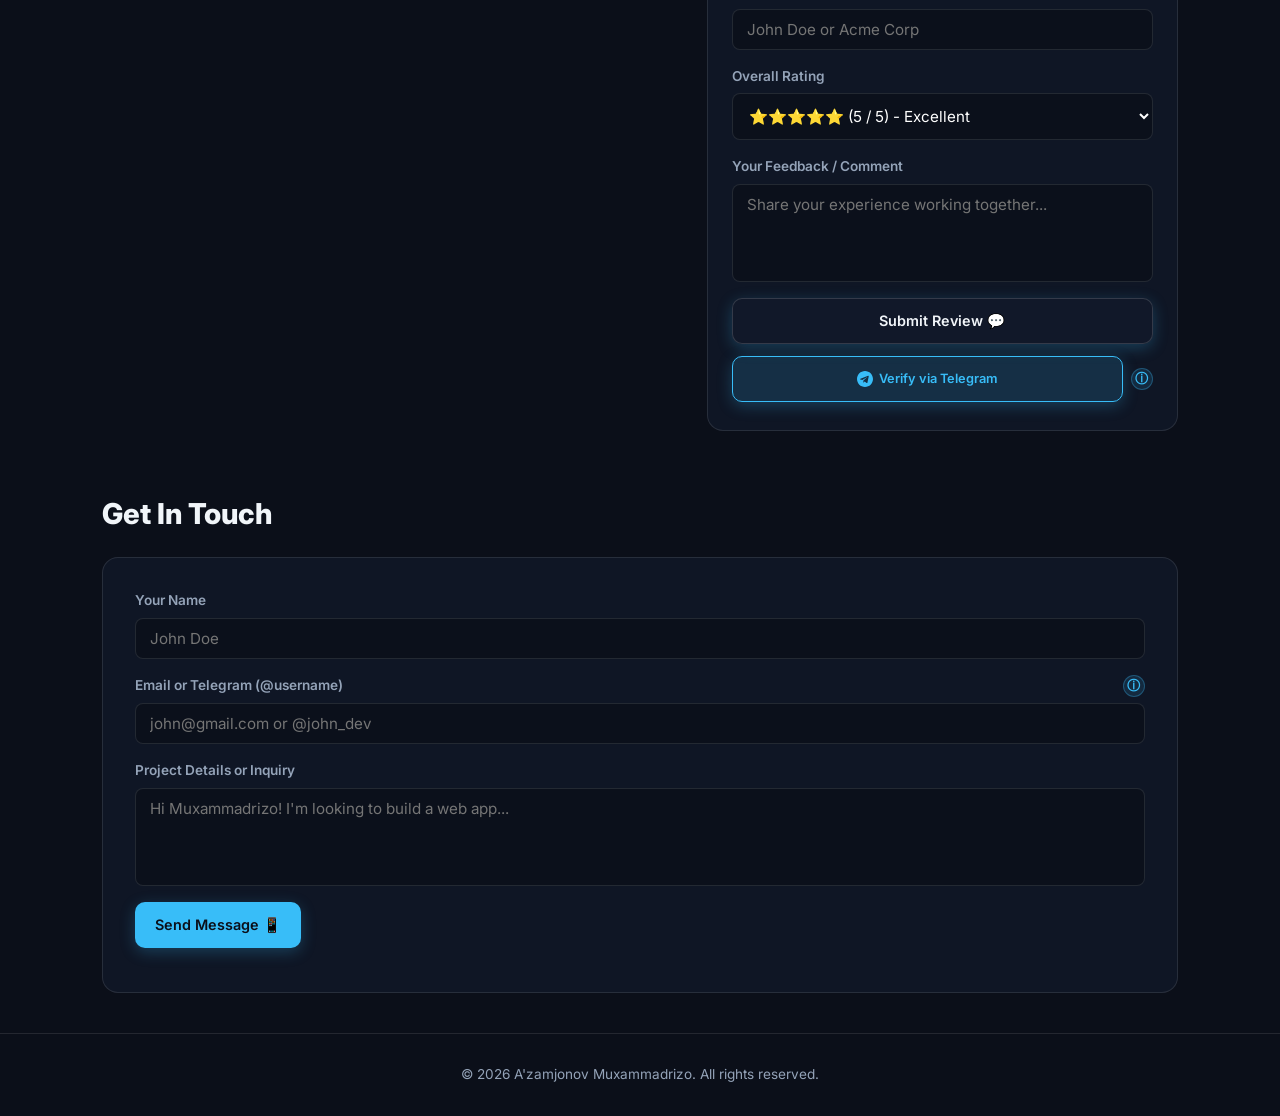
==== commit 3a66c8c3: "Complete public portfolio build with responsive reviews, AI lockout, and caching" ====
--- a/static/index.html
+++ b/static/index.html
@@ -5,8 +5,8 @@
     <meta name="viewport" content="width=device-width, initial-scale=1.0, maximum-scale=1.0, user-scalable=no">
     <title>Muxammadrizo.dev | Portfolio</title>
     <link href="https://fonts.googleapis.com/css2?family=Fira+Code:wght@400;700&family=Inter:wght@300;400;600;800;900&display=swap" rel="stylesheet">
-    <!-- Version v=49.0 forces fresh CSS loading -->
-    <link rel="stylesheet" href="/static/style.css?v=49.0">
+    <!-- Version v=60.0 forces fresh CSS loading -->
+    <link rel="stylesheet" href="/static/style.css?v=60.0">
 </head>
 <body class="no-scroll">
 
@@ -66,7 +66,7 @@
         </p>
 
         <p data-i18n="heroSubtext" style="max-width: 680px; margin: 24px 0;">
-            Developer studying at <strong>Hackathon IT School in Fergana, Uzbekistan</strong>. Indie game developer. I architect fast Python/FastAPI backends and build interactive open-world games in Unreal Engine 5.8.
+            Developer studying at <strong>Hackathon IT School in Fergana, Uzbekistan</strong>. Founder of <strong>NKND Studios</strong>. I architect fast Python/FastAPI backends and build interactive open-world games in Unreal Engine 5.8.
         </p>
 
         <!-- WIRED SOCIAL LINKS -->
@@ -248,7 +248,7 @@
     <h2 class="section-title" id="reviews" data-i18n="titleReviews">Client Reviews & Feedback</h2>
 
     <div class="feedback-layout">
-        <div style="display: flex; flex-direction: column; gap: 16px;">
+        <div style="display: flex; flex-direction: column; gap: 16px; min-width: 0;">
             <div class="reviews-scroll-area" id="public-reviews-list">
                 <!-- Dynamic Verified & Approved Reviews load here -->
             </div>
@@ -257,7 +257,7 @@
             </button>
         </div>
 
-        <!-- REVIEW FORM CARD -->
+        <!-- REVIEW FORM CARD WITH MAX 300 CHARACTERS LIMIT -->
         <div class="review-form-card" id="review-form-card">
             <form id="review-form">
                 <div id="form-header-box" style="margin-bottom: 16px;">
@@ -289,14 +289,14 @@
                 </div>
 
                 <div class="form-group">
-                    <label for="review-msg" data-i18n="labelReviewMsg">Your Feedback / Comment</label>
-                    <textarea id="review-msg" rows="4" placeholder="Share your experience working together..." data-i18n-placeholder="phReviewMsg" required></textarea>
+                    <label for="review-msg" data-i18n="labelReviewMsg">Your Feedback / Comment (Max 300 chars)</label>
+                    <textarea id="review-msg" rows="4" maxlength="300" placeholder="Share your experience working together..." data-i18n-placeholder="phReviewMsg" required></textarea>
                 </div>
 
                 <div class="review-form-action-row">
-                    <button type="submit" class="btn btn-secondary" id="review-submit-btn" style="flex: 1;" data-i18n="btnSubmitReview">Submit Review 💬</button>
-
-                    <div style="display: flex; align-items: center; gap: 6px; flex: 1.2; min-width: 0;">
+                    <button type="submit" class="btn btn-secondary" id="review-submit-btn" data-i18n="btnSubmitReview">Submit Review 💬</button>
+
+                    <div class="telegram-verify-wrapper">
                         <button type="button" id="telegram-connect-btn" class="btn btn-primary" onclick="startTelegramBotVerification()">
                             <svg viewBox="0 0 24 24" width="16" height="16" fill="#38bdf8"><path d="M12 0C5.37 0 0 5.37 0 12s5.37 12 12 12 12-5.37 12-12S18.63 0 12 0zm5.56 8.16l-1.97 9.28c-.15.65-.53.81-1.08.5l-3.01-2.22-1.45 1.4c-.16.16-.3.3-.61.3l.21-3.05 5.56-5.02c.24-.22-.05-.34-.37-.13l-6.87 4.33-2.96-.92c-.64-.2-.65-.64.13-.95l11.57-4.46c.53-.19 1 .13.85.94z"/></svg>
                             <span>Verify via Telegram</span>
@@ -371,7 +371,7 @@
         <p>© 2026 A'zamjonov Muxammadrizo. All rights reserved.</p>
     </footer>
 
-    <!-- AI WIDGET WITH DETAILED CROSSED-CHAINS LOCK OVERLAY -->
+    <!-- AI WIDGET -->
     <div id="ai-widget-container">
         <div id="chat-window" class="chat-hidden">
             <div class="chat-header">
@@ -413,7 +413,6 @@
                     <div class="face bottom"></div>
                 </div>
             </div>
-            <!-- DETAILED CROSSED-CHAINS + PADLOCK OVERLAY SVG -->
             <div class="chain-lock-overlay" id="ai-chain-overlay">
                 <svg viewBox="0 0 100 100" width="36" height="36" style="filter: drop-shadow(0 0 6px rgba(239,68,68,0.9));">
                     <line x1="10" y1="10" x2="90" y2="90" stroke="#94a3b8" stroke-width="7" stroke-linecap="round" stroke-dasharray="10 6" />
--- a/static/style.css
+++ b/static/style.css
@@ -109,7 +109,6 @@
     font-family: 'Fira Code', monospace;
 }
 
-/* NATURAL BLINKING TYPEWRITER CURSOR */
 .typewriter-cursor {
     color: #38bdf8;
     font-weight: 700;
@@ -445,26 +444,30 @@
 }
 
 .horizontal-scroll-row::-webkit-scrollbar,
-.reviews-scroll-area::-webkit-scrollbar {
-    height: 7px;
-    width: 7px;
+.reviews-scroll-area::-webkit-scrollbar,
+.review-msg-container::-webkit-scrollbar {
+    height: 6px;
+    width: 6px;
 }
 
 .horizontal-scroll-row::-webkit-scrollbar-track,
-.reviews-scroll-area::-webkit-scrollbar-track {
+.reviews-scroll-area::-webkit-scrollbar-track,
+.review-msg-container::-webkit-scrollbar-track {
     background: rgba(255, 255, 255, 0.03);
     border-radius: 10px;
 }
 
 .horizontal-scroll-row::-webkit-scrollbar-thumb,
-.reviews-scroll-area::-webkit-scrollbar-thumb {
+.reviews-scroll-area::-webkit-scrollbar-thumb,
+.review-msg-container::-webkit-scrollbar-thumb {
     background: rgba(56, 189, 248, 0.4);
     border-radius: 10px;
     transition: background 0.2s ease;
 }
 
 .horizontal-scroll-row::-webkit-scrollbar-thumb:hover,
-.reviews-scroll-area::-webkit-scrollbar-thumb:hover {
+.reviews-scroll-area::-webkit-scrollbar-thumb:hover,
+.review-msg-container::-webkit-scrollbar-thumb:hover {
     background: rgba(56, 189, 248, 0.7);
 }
 
@@ -511,7 +514,7 @@
 }
 
 /* ==========================================================================
-   5. TRUE HOLOGRAPHIC CHART (EXPANDED TOP BREATHING ROOM)
+   5. TRUE HOLOGRAPHIC CHART
    ========================================================================== */
 .hologram-chart-wrapper {
     display: flex;
@@ -562,7 +565,7 @@
     position: relative;
     height: 100%;
     padding-left: 20px;
-    padding-top: 35px; /* Added breathing room so 100% badges never clip */
+    padding-top: 35px;
     mask-image: linear-gradient(to right, transparent, black 5%, black 95%, transparent);
     z-index: 2;
 }
@@ -759,6 +762,9 @@
     padding: 0 8%;
     margin-bottom: 60px;
     align-items: stretch;
+    width: 100%;
+    box-sizing: border-box;
+    min-width: 0;
 }
 
 .reviews-scroll-area {
@@ -768,27 +774,60 @@
     max-height: 520px;
     overflow-y: auto;
     padding-right: 16px;
+    min-width: 0;
+    width: 100%;
 }
 
 .review-display-box {
     background: var(--card-bg);
     border: 1px solid var(--border-color);
     border-radius: 12px;
-    padding: 24px;
+    padding: 20px;
     display: flex;
     flex-direction: column;
+    justify-content: space-between;
     gap: 12px;
-    transition: transform 0.2s ease, border-color 0.2s ease;
+    transition: all 0.25s ease;
+    min-width: 0;
+    width: 100%;
+    box-sizing: border-box;
+    height: auto;
+    min-height: 190px;
 }
 
 .review-display-box:hover {
     border-color: rgba(56, 189, 248, 0.3);
 }
 
-/* WORD WRAP OVERFLOW FIX FOR LONG UNBROKEN STRINGS */
-.review-display-box p {
+.review-msg-container {
+    flex: 1;
+    overflow-y: hidden;
+    overflow-x: hidden;
     overflow-wrap: anywhere;
     word-break: break-word;
+    color: #94a3b8;
+    font-size: 0.92rem;
+    line-height: 1.55;
+    max-height: none;
+}
+
+.review-msg-container.expanded {
+    max-height: none;
+}
+
+.read-more-btn {
+    color: #38bdf8;
+    font-weight: 700;
+    cursor: pointer;
+    margin-left: 6px;
+    font-size: 0.85rem;
+    text-decoration: underline;
+    user-select: none;
+    display: inline-block;
+}
+
+.read-more-btn:hover {
+    color: #f1f5f9;
 }
 
 .review-display-box.verified-card {
@@ -800,12 +839,15 @@
     display: flex;
     align-items: center;
     justify-content: space-between;
+    gap: 8px;
+    flex-wrap: nowrap;
 }
 
 .review-user-info {
     display: flex;
     align-items: center;
     gap: 12px;
+    min-width: 0;
 }
 
 .review-avatar-img {
@@ -815,6 +857,7 @@
     object-fit: cover;
     border: 1px solid rgba(56, 189, 248, 0.4);
     box-shadow: 0 0 10px rgba(56, 189, 248, 0.2);
+    flex-shrink: 0;
 }
 
 .review-avatar {
@@ -828,6 +871,7 @@
     font-weight: 700;
     color: #38bdf8;
     border: 1px solid rgba(56, 189, 248, 0.3);
+    flex-shrink: 0;
 }
 
 .telegram-verified-badge {
@@ -842,19 +886,22 @@
     font-size: 0.73rem;
     font-weight: 700;
     margin-top: 4px;
+    white-space: nowrap; /* PREVENTS VERIFIED BADGE SQUISHING */
 }
 
 .review-date-tag {
     font-size: 0.75rem;
     color: #64748b;
     font-weight: 600;
+    white-space: nowrap;
+    flex-shrink: 0;
 }
 
 .review-footer-row {
     display: flex;
     align-items: center;
     justify-content: space-between;
-    margin-top: 6px;
+    margin-top: auto;
     padding-top: 10px;
     border-top: 1px solid rgba(255, 255, 255, 0.05);
 }
@@ -898,6 +945,10 @@
     flex-direction: column;
     justify-content: center;
     transition: all 0.3s ease;
+    box-sizing: border-box;
+    width: 100%;
+    max-width: 100%;
+    overflow: hidden;
 }
 
 .review-form-action-row {
@@ -905,15 +956,37 @@
     gap: 12px;
     align-items: center;
     flex-wrap: wrap;
-}
-
-/* TELEGRAM VERIFY BUTTON NO-WRAP STYLING */
+    width: 100%;
+}
+
+.telegram-verify-wrapper {
+    display: flex;
+    align-items: center;
+    gap: 8px;
+    flex: 1.2;
+    min-width: 0;
+    width: 100%;
+}
+
+#review-submit-btn {
+    height: 46px !important;
+    min-height: 46px !important;
+    padding: 0 20px !important;
+    font-size: 0.9rem !important;
+    font-weight: 600 !important;
+    display: inline-flex !important;
+    align-items: center !important;
+    justify-content: center !important;
+    border-radius: 10px !important;
+    width: 100%;
+}
+
 #telegram-connect-btn {
     white-space: nowrap;
     font-size: 0.8rem;
     padding: 0 14px;
     height: 46px;
-    width: 100%;
+    flex: 1;
     display: inline-flex;
     align-items: center;
     justify-content: center;
@@ -924,7 +997,6 @@
     border-radius: 10px;
 }
 
-/* Stage 2 Header Profile Morph Box */
 .stage2-header-profile {
     display: flex;
     align-items: center;
@@ -945,11 +1017,11 @@
     box-shadow: 0 0 10px rgba(56, 189, 248, 0.3);
 }
 
-/* SLEEK INTERACTIVE TOOLTIP POPUP */
 .info-tooltip-container {
     position: relative;
     display: inline-flex;
     align-items: center;
+    flex-shrink: 0;
 }
 
 .info-icon {
@@ -1051,7 +1123,7 @@
 }
 
 /* ==========================================================================
-   8. FLOATING AI CHATBOT WIDGET, THINKING STATE & CROSSED-CHAINS LOCK OVERLAY
+   8. FLOATING AI CHATBOT WIDGET
    ========================================================================== */
 #ai-widget-container {
     position: fixed;
@@ -1180,7 +1252,6 @@
     border: 1px solid rgba(255,255,255,0.05);
 }
 
-/* THINKING STATE INDICATOR */
 .bot-message.thinking {
     opacity: 0.8;
     font-style: italic;
@@ -1344,7 +1415,7 @@
 }
 
 /* ==========================================================================
-   9. NATIVE MOBILE OPTIMIZATION (@media Max-Width 768px & 480px)
+   9. NATIVE MOBILE OPTIMIZATION
    ========================================================================== */
 @media (max-width: 900px) {
     .feedback-layout {
@@ -1422,20 +1493,85 @@
         padding: 20px;
     }
 
+    .feedback-layout {
+        grid-template-columns: 1fr;
+        padding: 0 20px;
+        gap: 24px;
+        width: 100%;
+        max-width: 100vw;
+        box-sizing: border-box;
+        overflow: hidden;
+    }
+
     .reviews-scroll-area {
         flex-direction: row;
         overflow-x: auto;
+        -webkit-overflow-scrolling: touch;
         scroll-snap-type: x mandatory;
         max-height: none;
         padding-right: 0;
         padding-bottom: 12px;
         gap: 14px;
-    }
-
+        width: 100%;
+        max-width: 100%;
+        box-sizing: border-box;
+    }
+
+    /* MOBILE REVIEW CARD: 250PX HEIGHT */
     .review-display-box {
-        min-width: 82vw;
-        max-width: 85vw;
+        width: 82vw;
+        min-width: 280px;
+        max-width: 82vw;
+        height: 250px !important;
         scroll-snap-align: start;
+        flex-shrink: 0;
+        box-sizing: border-box;
+    }
+
+    /* MOBILE PREVIEW TEXT CONTAINER - NO SCROLLBAR UNTIL EXPANDED */
+    .review-msg-container {
+        max-height: 70px;
+        overflow: hidden;
+    }
+
+    .review-msg-container.expanded {
+        max-height: 105px;
+        overflow-y: auto;
+        padding-right: 4px;
+    }
+
+    .review-form-card {
+        margin: 0;
+        width: 100%;
+        max-width: 100%;
+        padding: 20px 16px;
+        box-sizing: border-box;
+        overflow: hidden;
+    }
+
+    /* MOBILE ACTION ROW STACK WITH RIGHT-ALIGNED INFO TOOLTIP */
+    .review-form-action-row {
+        flex-direction: column;
+        align-items: stretch;
+        width: 100%;
+        gap: 12px;
+    }
+
+    .telegram-verify-wrapper {
+        display: flex;
+        align-items: center;
+        justify-content: space-between;
+        width: 100%;
+        gap: 8px;
+    }
+
+    #telegram-connect-btn {
+        flex: 1;
+        width: auto;
+        box-sizing: border-box;
+    }
+
+    .info-tooltip-container {
         flex-shrink: 0;
     }
 
@@ -1455,14 +1591,9 @@
         width: 40px;
     }
 
-    .contact-card,
-    .review-form-card {
+    .contact-card {
         margin: 0 20px 30px;
         padding: 28px 20px;
-    }
-
-    .feedback-layout {
-        padding: 0;
     }
 
     #ai-widget-container {
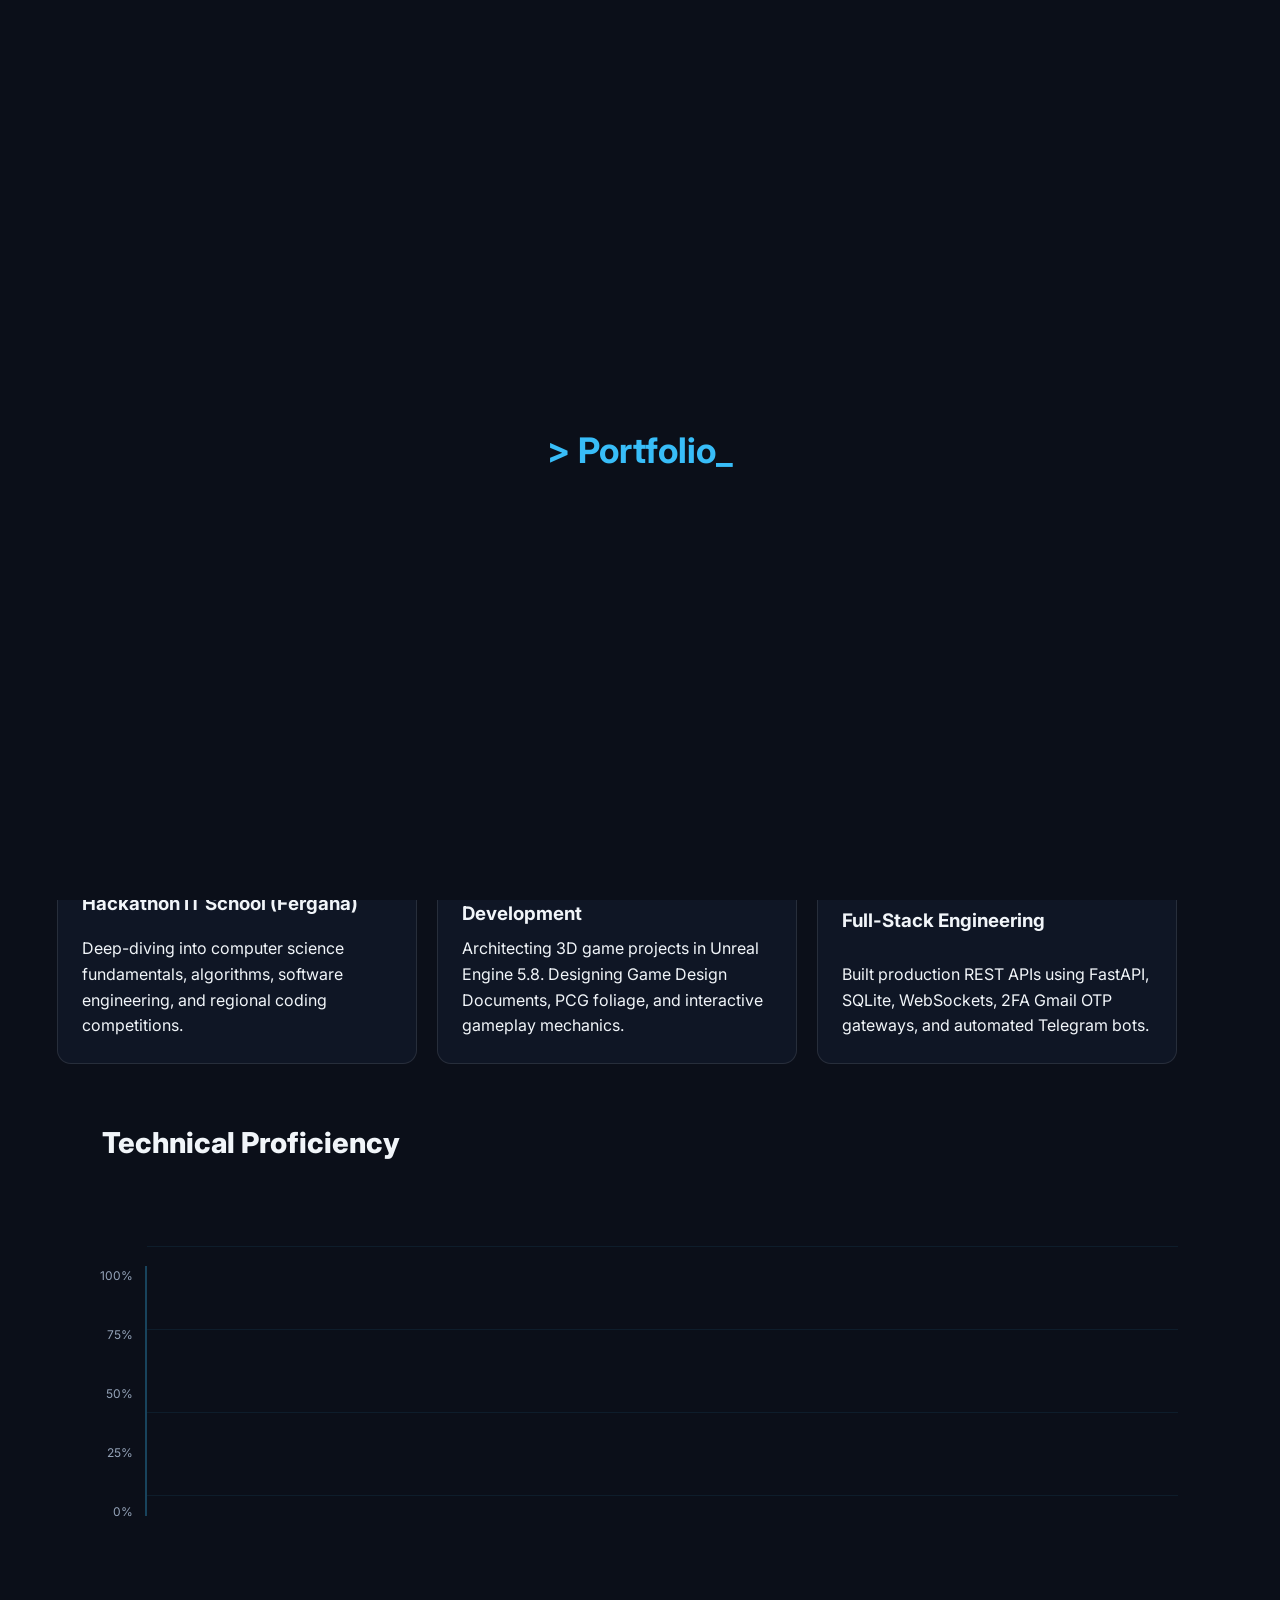
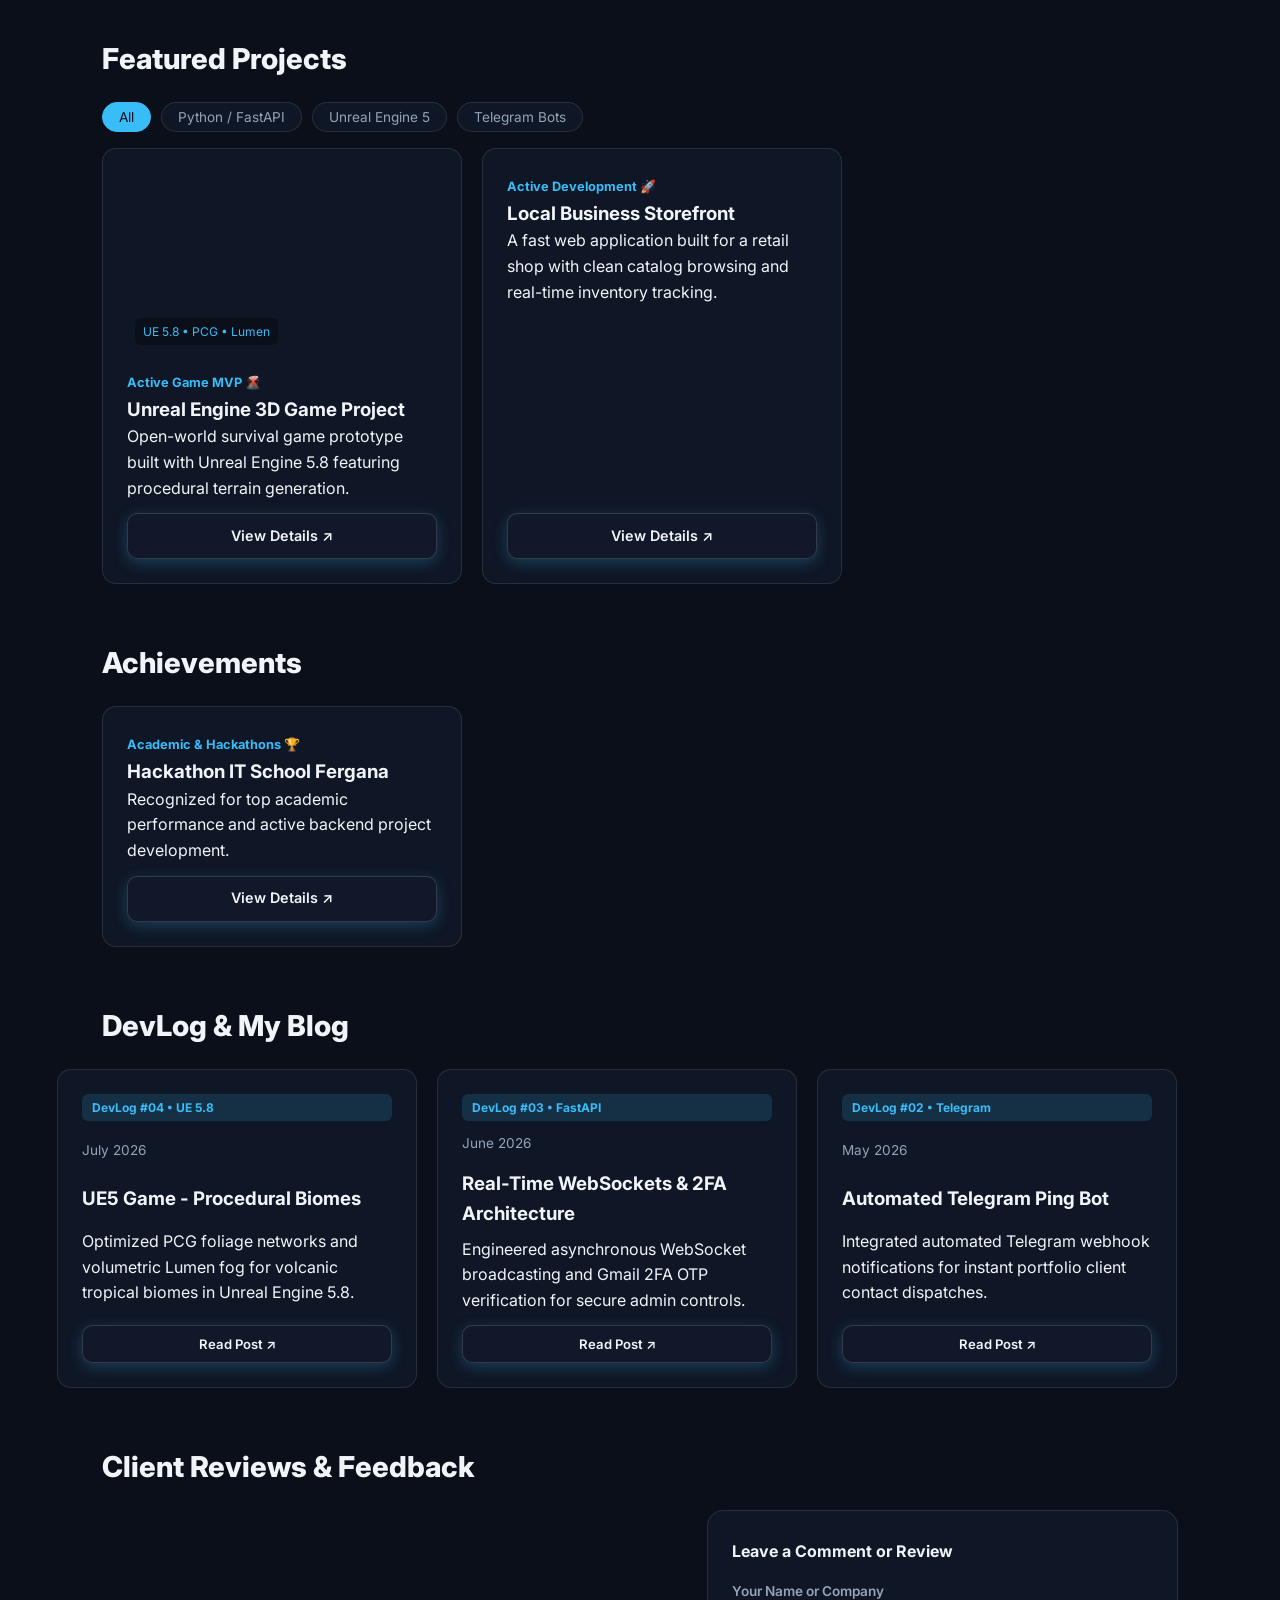
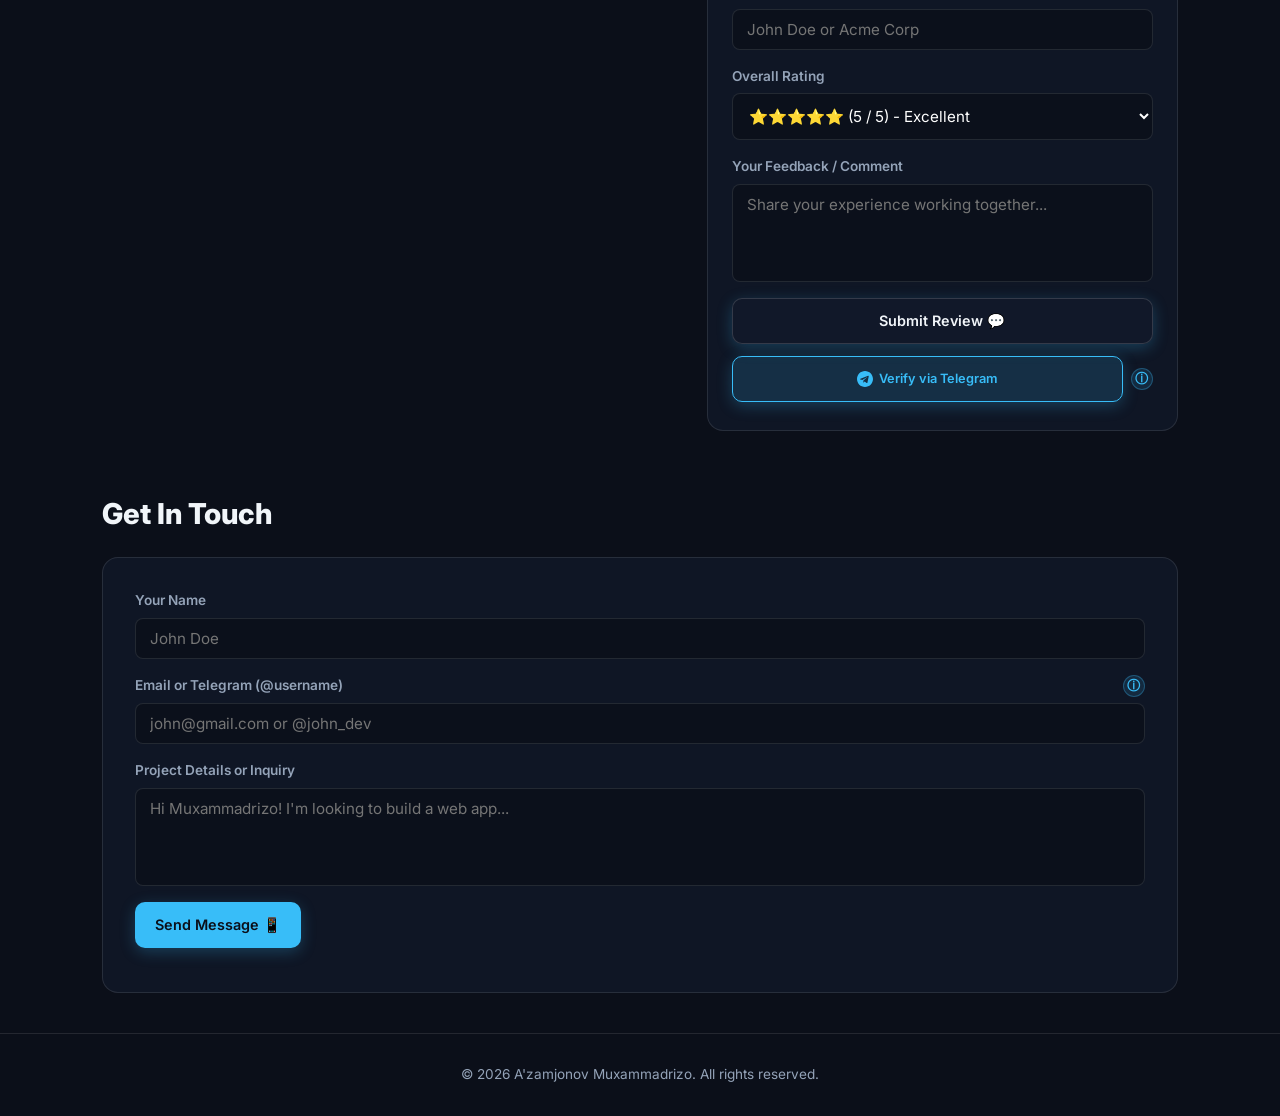
==== commit 59171090: "Portfolio code before getting compressed code" ====
--- a/static/index.html
+++ b/static/index.html
@@ -3,10 +3,9 @@
 <head>
     <meta charset="UTF-8">
     <meta name="viewport" content="width=device-width, initial-scale=1.0, maximum-scale=1.0, user-scalable=no">
-    <title>Muxammadrizo.dev | Portfolio</title>
+    <title id="site-page-title">Muxammadrizo.dev | Portfolio</title>
     <link href="https://fonts.googleapis.com/css2?family=Fira+Code:wght@400;700&family=Inter:wght@300;400;600;800;900&display=swap" rel="stylesheet">
-    <!-- Version v=60.0 forces fresh CSS loading -->
-    <link rel="stylesheet" href="/static/style.css?v=60.0">
+    <link rel="stylesheet" href="/static/style.css?v=72.0">
 </head>
 <body class="no-scroll">
 
@@ -19,7 +18,7 @@
 
     <!-- 2. NAVBAR WITH BULLETPROOF LANG & HAMBURGER BUTTONS -->
     <nav>
-        <div class="logo">Muxammadrizo<span>.dev</span></div>
+        <div class="logo" id="nav-brand-logo">Muxammadrizo<span>.dev</span></div>
 
         <div class="nav-links" id="nav-links">
             <a href="#about" data-i18n="navAbout">About</a>
@@ -43,13 +42,16 @@
         </div>
     </nav>
 
-    <!-- 3. HERO SECTION WITH TELEPORTING HOLOGRAPHIC GREETINGS -->
+    <!-- 3. HERO SECTION WITH TELEPORTING HOLOGRAPHIC GREETINGS & SESSION TIME -->
     <section class="hero" id="about">
         <div class="hero-badges">
-            <span class="badge-hero" data-i18n="heroBadge">16 y/o • Hackathon IT School Fergana</span>
+            <span class="badge-hero" id="display-hero-badge" data-i18n="heroBadge">16 y/o • Hackathon IT School Fergana</span>
             <div class="server-status-badge">
                 <span class="status-dot-hero" id="status-dot-hero"></span>
                 <span><span data-i18n="serverLabel">Server:</span> <strong id="server-status-text">Checking...</strong></span>
+            </div>
+            <div class="server-status-badge" style="background: rgba(56, 189, 248, 0.1); border-color: rgba(56, 189, 248, 0.25); color: #38bdf8;">
+                <span>⏱️ Time on Site: <strong id="time-spent-text">00m 00s</strong></span>
             </div>
         </div>
 
@@ -57,7 +59,7 @@
             <span class="greeting-wrapper">
                 <span id="holo-greeting" class="holo-greeting">Hi</span><span id="hero-suffix" data-i18n="heroSuffix">, I'm</span>
             </span> <br>
-            <span data-i18n="heroName" class="gradient-text">A'zamjonov Muxammadrizo</span>
+            <span id="display-hero-name" data-i18n="heroName" class="gradient-text">A'zamjonov Muxammadrizo</span>
         </h1>
 
         <p class="typing-container" style="margin-top: 10px;">
@@ -65,19 +67,19 @@
             <span id="typewriter-text" class="typewriter-highlight"></span><span class="typewriter-cursor">|</span>
         </p>
 
-        <p data-i18n="heroSubtext" style="max-width: 680px; margin: 24px 0;">
+        <p id="display-hero-bio" data-i18n="heroSubtext" style="max-width: 680px; margin: 24px 0;">
             Developer studying at <strong>Hackathon IT School in Fergana, Uzbekistan</strong>. Founder of <strong>NKND Studios</strong>. I architect fast Python/FastAPI backends and build interactive open-world games in Unreal Engine 5.8.
         </p>
 
         <!-- WIRED SOCIAL LINKS -->
         <div class="hero-social-icons">
-            <a href="https://t.me/muxammadrizo0125" target="_blank" class="icon-link" title="Telegram">
+            <a id="link-telegram" href="https://t.me/muxammadrizo0125" target="_blank" class="icon-link" title="Telegram">
                 <svg viewBox="0 0 24 24" width="22" height="22" fill="currentColor"><path d="M12 0C5.37 0 0 5.37 0 12s5.37 12 12 12 12-5.37 12-12S18.63 0 12 0zm5.56 8.16l-1.97 9.28c-.15.65-.53.81-1.08.5l-3.01-2.22-1.45 1.4c-.16.16-.3.3-.61.3l.21-3.05 5.56-5.02c.24-.22-.05-.34-.37-.13l-6.87 4.33-2.96-.92c-.64-.2-.65-.64.13-.95l11.57-4.46c.53-.19 1 .13.85.94z"/></svg>
             </a>
-            <a href="https://github.com/azammuhammadrizo924-debug" target="_blank" class="icon-link" title="GitHub">
+            <a id="link-github" href="https://github.com/azammuhammadrizo924-debug" target="_blank" class="icon-link" title="GitHub">
                 <svg viewBox="0 0 24 24" width="22" height="22" fill="currentColor"><path d="M12 0C5.37 0 0 5.37 0 12c0 5.31 3.435 9.795 8.205 11.385.6.105.825-.255.825-.57 0-.285-.015-1.23-.015-2.235-3.015.555-3.795-.735-4.035-1.41-.135-.345-.72-1.41-1.23-1.695-.42-.225-1.02-.78-.015-.795.945-.015 1.62.87 1.845 1.23 1.08 1.815 2.805 1.305 3.495.99.105-.78.42-1.305.765-1.605-2.67-.3-5.46-1.335-5.46-5.925 0-1.305.465-2.385 1.23-3.225-.12-.3-.54-1.53.12-3.18 0 0 1.005-.315 3.3 1.23.96-.27 1.98-.405 3-.405s2.04.135 3 .405c2.295-1.56 3.3-1.23 3.3-1.23.66 1.65.24 2.88.12 3.18.765.84 1.23 1.905 1.23 3.225 0 4.605-2.805 5.625-5.475 5.925.435.375.81 1.095.81 2.22 0 1.605-.015 2.895-.015 3.3 0 .315.225.69.825.57A12.02 12.02 0 0024 12c0-6.63-5.37-12-12-12z"/></svg>
             </a>
-            <a href="https://mail.google.com/mail/?view=cm&fs=1&to=azammuhammadrizo924@gmail.com" target="_blank" class="icon-link" title="Compose Gmail">
+            <a id="link-gmail" href="https://mail.google.com/mail/?view=cm&fs=1&to=azammuhammadrizo924@gmail.com" target="_blank" class="icon-link" title="Compose Gmail">
                 <svg viewBox="0 0 24 24" width="22" height="22" fill="currentColor"><path d="M20 4H4c-1.1 0-1.99.9-1.99 2L2 18c0 1.1.9 2 2 2h16c1.1 0 2-.9 2-2V6c0-1.1-.9-2-2-2zm0 4l-8 5-8-5V6l8 5 8-5v2z"/></svg>
             </a>
         </div>
@@ -90,7 +92,7 @@
 
     <!-- 4. DEV JOURNEY -->
     <h2 class="section-title" id="journey" data-i18n="titleJourney">Dev Journey & Education</h2>
-    <div class="horizontal-scroll-row">
+    <div class="horizontal-scroll-row" id="journey-container">
         <div class="journey-card h-card">
             <span class="journey-badge" data-i18n="journeyTagEducation">Education</span>
             <div class="journey-date" data-i18n="journeyDate1">2024 - Present</div>
@@ -133,37 +135,9 @@
 
         <div class="chart-marquee-container" id="chart-marquee-container">
             <div class="chart-marquee-track">
-                <!-- GROUP 1 -->
-                <div class="marquee-group">
-                    <div class="hologram-col"><div class="hologram-bar-wrapper"><div class="hologram-bar" data-height="92%"><span class="hologram-percent" data-target="92">0%</span></div></div><span class="hologram-label">Python</span></div>
-                    <div class="hologram-col"><div class="hologram-bar-wrapper"><div class="hologram-bar" data-height="88%"><span class="hologram-percent" data-target="88">0%</span></div></div><span class="hologram-label">FastAPI</span></div>
-                    <div class="hologram-col"><div class="hologram-bar-wrapper"><div class="hologram-bar" data-height="80%"><span class="hologram-percent" data-target="80">0%</span></div></div><span class="hologram-label">UE 5.8</span></div>
-                    <div class="hologram-col"><div class="hologram-bar-wrapper"><div class="hologram-bar" data-height="90%"><span class="hologram-percent" data-target="90">0%</span></div></div><span class="hologram-label">Telegram Bots</span></div>
-                    <div class="hologram-col"><div class="hologram-bar-wrapper"><div class="hologram-bar" data-height="85%"><span class="hologram-percent" data-target="85">0%</span></div></div><span class="hologram-label">SQLite & APIs</span></div>
-                    <div class="hologram-col"><div class="hologram-bar-wrapper"><div class="hologram-bar" data-height="82%"><span class="hologram-percent" data-target="82">0%</span></div></div><span class="hologram-label">HTML/CSS</span></div>
-                    <div class="hologram-col"><div class="hologram-bar-wrapper"><div class="hologram-bar" data-height="92%"><span class="hologram-percent" data-target="92">0%</span></div></div><span class="hologram-label">Python</span></div>
-                    <div class="hologram-col"><div class="hologram-bar-wrapper"><div class="hologram-bar" data-height="88%"><span class="hologram-percent" data-target="88">0%</span></div></div><span class="hologram-label">FastAPI</span></div>
-                    <div class="hologram-col"><div class="hologram-bar-wrapper"><div class="hologram-bar" data-height="80%"><span class="hologram-percent" data-target="80">0%</span></div></div><span class="hologram-label">UE 5.8</span></div>
-                    <div class="hologram-col"><div class="hologram-bar-wrapper"><div class="hologram-bar" data-height="90%"><span class="hologram-percent" data-target="90">0%</span></div></div><span class="hologram-label">Telegram Bots</span></div>
-                    <div class="hologram-col"><div class="hologram-bar-wrapper"><div class="hologram-bar" data-height="85%"><span class="hologram-percent" data-target="85">0%</span></div></div><span class="hologram-label">SQLite & APIs</span></div>
-                    <div class="hologram-col"><div class="hologram-bar-wrapper"><div class="hologram-bar" data-height="82%"><span class="hologram-percent" data-target="82">0%</span></div></div><span class="hologram-label">HTML/CSS</span></div>
-                </div>
-
-                <!-- GROUP 2 -->
-                <div class="marquee-group" aria-hidden="true">
-                    <div class="hologram-col"><div class="hologram-bar-wrapper"><div class="hologram-bar" data-height="92%"><span class="hologram-percent" data-target="92">0%</span></div></div><span class="hologram-label">Python</span></div>
-                    <div class="hologram-col"><div class="hologram-bar-wrapper"><div class="hologram-bar" data-height="88%"><span class="hologram-percent" data-target="88">0%</span></div></div><span class="hologram-label">FastAPI</span></div>
-                    <div class="hologram-col"><div class="hologram-bar-wrapper"><div class="hologram-bar" data-height="80%"><span class="hologram-percent" data-target="80">0%</span></div></div><span class="hologram-label">UE 5.8</span></div>
-                    <div class="hologram-col"><div class="hologram-bar-wrapper"><div class="hologram-bar" data-height="90%"><span class="hologram-percent" data-target="90">0%</span></div></div><span class="hologram-label">Telegram Bots</span></div>
-                    <div class="hologram-col"><div class="hologram-bar-wrapper"><div class="hologram-bar" data-height="85%"><span class="hologram-percent" data-target="85">0%</span></div></div><span class="hologram-label">SQLite & APIs</span></div>
-                    <div class="hologram-col"><div class="hologram-bar-wrapper"><div class="hologram-bar" data-height="82%"><span class="hologram-percent" data-target="82">0%</span></div></div><span class="hologram-label">HTML/CSS</span></div>
-                    <div class="hologram-col"><div class="hologram-bar-wrapper"><div class="hologram-bar" data-height="92%"><span class="hologram-percent" data-target="92">0%</span></div></div><span class="hologram-label">Python</span></div>
-                    <div class="hologram-col"><div class="hologram-bar-wrapper"><div class="hologram-bar" data-height="88%"><span class="hologram-percent" data-target="88">0%</span></div></div><span class="hologram-label">FastAPI</span></div>
-                    <div class="hologram-col"><div class="hologram-bar-wrapper"><div class="hologram-bar" data-height="80%"><span class="hologram-percent" data-target="80">0%</span></div></div><span class="hologram-label">UE 5.8</span></div>
-                    <div class="hologram-col"><div class="hologram-bar-wrapper"><div class="hologram-bar" data-height="90%"><span class="hologram-percent" data-target="90">0%</span></div></div><span class="hologram-label">Telegram Bots</span></div>
-                    <div class="hologram-col"><div class="hologram-bar-wrapper"><div class="hologram-bar" data-height="85%"><span class="hologram-percent" data-target="85">0%</span></div></div><span class="hologram-label">SQLite & APIs</span></div>
-                    <div class="hologram-col"><div class="hologram-bar-wrapper"><div class="hologram-bar" data-height="82%"><span class="hologram-percent" data-target="82">0%</span></div></div><span class="hologram-label">HTML/CSS</span></div>
-                </div>
+                <!-- DYNAMIC SKILLS TRACK DYNAMICALLY POPULATED -->
+                <div class="marquee-group" id="skills-marquee-group1"></div>
+                <div class="marquee-group" id="skills-marquee-group2" aria-hidden="true"></div>
             </div>
         </div>
     </div>
@@ -218,7 +192,7 @@
 
     <!-- 8. DEVLOG & MY BLOG SECTION (#blog) -->
     <h2 class="section-title" id="blog" data-i18n="titleBlog">DevLog & My Blog</h2>
-    <div class="horizontal-scroll-row">
+    <div class="horizontal-scroll-row" id="blog-container">
         <div class="journey-card h-card">
             <span class="journey-badge" data-i18n="blogBadge1">DevLog #04 • UE 5.8</span>
             <div class="journey-date" data-i18n="blogDate1">July 2026</div>
@@ -302,7 +276,6 @@
                             <span>Verify via Telegram</span>
                         </button>
 
-                        <!-- REVIEWS TELEGRAM INFO TOOLTIP -->
                         <div class="info-tooltip-container">
                             <span class="info-icon" tabindex="0">ⓘ</span>
                             <div class="info-tooltip-popup" data-i18n="tooltipTelegramVerify">
@@ -328,7 +301,6 @@
                 <div style="display: flex; align-items: center; justify-content: space-between;">
                     <label for="contact-email" data-i18n="labelEmail">Email or Telegram (@username)</label>
 
-                    <!-- CONTACT INFO TOOLTIP -->
                     <div class="info-tooltip-container">
                         <span class="info-icon" tabindex="0">ⓘ</span>
                         <div class="info-tooltip-popup" data-i18n="tooltipContactInfo">
@@ -361,8 +333,8 @@
                 <p id="modal-tech" style="font-size: 0.95rem; font-weight: 600; margin-top: 4px;"></p>
             </div>
             <div class="modal-actions">
-                <a id="modal-github-link" href="#" target="_blank" class="btn" style="display: none; background: #334155; color: #fff;">View Code ↗</a>
-                <a id="modal-live-link" href="#" target="_blank" class="btn" style="display: none;">Visit Site ↗</a>
+                <a id="modal-github-link" href="#" target="_blank" class="btn" style="display: none; background: #334155; color: #fff;" data-i18n="detailViewCode">View Code ↗</a>
+                <a id="modal-live-link" href="#" target="_blank" class="btn" style="display: none;" data-i18n="detailVisitSite">Visit Site ↗</a>
             </div>
         </div>
     </div>
--- a/static/style.css
+++ b/static/style.css
@@ -753,7 +753,7 @@
 }
 
 /* ==========================================================================
-   7. REVIEWS & STAGE 2 ADVANCED FORM MORPH STYLES
+   7. REVIEWS & PROFESSIONAL OWNER REPLY STYLES
    ========================================================================== */
 .feedback-layout {
     display: grid;
@@ -815,6 +815,27 @@
     max-height: none;
 }
 
+/* SLEEK PROFESSIONAL OWNER REPLY BOX (NO EMOJIS, CLEAN NEON ACCENT) */
+.owner-reply-box {
+    margin-top: 12px;
+    padding: 12px 14px;
+    background: rgba(56, 189, 248, 0.08);
+    border-left: 3px solid #38bdf8;
+    border-radius: 0 8px 8px 0;
+    font-size: 0.85rem;
+}
+
+.owner-reply-tag {
+    color: #38bdf8;
+    font-weight: 700;
+    font-family: 'Fira Code', monospace;
+    font-size: 0.75rem;
+    display: inline-block;
+    margin-bottom: 4px;
+    text-transform: uppercase;
+    letter-spacing: 0.5px;
+}
+
 .read-more-btn {
     color: #38bdf8;
     font-weight: 700;
@@ -886,7 +907,7 @@
     font-size: 0.73rem;
     font-weight: 700;
     margin-top: 4px;
-    white-space: nowrap; /* PREVENTS VERIFIED BADGE SQUISHING */
+    white-space: nowrap;
 }
 
 .review-date-tag {
@@ -1405,7 +1426,6 @@
     color: #ffffff;
 }
 
-/* FOOTER */
 footer {
     text-align: center;
     padding: 30px 8%;
@@ -1415,7 +1435,139 @@
 }
 
 /* ==========================================================================
-   9. NATIVE MOBILE OPTIMIZATION
+   9. ADMIN DASHBOARD SPECIFIC STYLES
+   ========================================================================== */
+.admin-card {
+    background: rgba(8, 14, 26, 0.88);
+    border: 1px solid rgba(0, 255, 102, 0.35);
+    border-radius: 16px;
+    padding: 28px;
+    margin-bottom: 28px;
+    backdrop-filter: blur(16px);
+    box-shadow: 0 0 25px rgba(0, 255, 102, 0.1);
+}
+
+.admin-card h2 {
+    color: #00ff66;
+    font-size: 1.25rem;
+    margin-bottom: 18px;
+    display: flex;
+    align-items: center;
+    gap: 10px;
+    text-shadow: 0 0 8px rgba(0, 255, 102, 0.4);
+}
+
+.chart-box-wrapper {
+    background: rgba(5, 10, 20, 0.9);
+    border: 1px solid rgba(0, 255, 102, 0.25);
+    border-radius: 12px;
+    padding: 16px;
+    width: 100%;
+    box-sizing: border-box;
+}
+
+.analytics-metric-box {
+    background: rgba(5, 10, 20, 0.9);
+    border: 1px solid rgba(0, 242, 254, 0.3);
+    border-radius: 12px;
+    padding: 16px;
+    text-align: center;
+}
+
+.analytics-metric-box h4 {
+    color: #94a3b8;
+    font-size: 0.72rem;
+    text-transform: uppercase;
+    letter-spacing: 1px;
+    margin-bottom: 6px;
+}
+
+.analytics-metric-box .metric-value {
+    color: #00f2fe;
+    font-size: 1.6rem;
+    font-weight: 800;
+    text-shadow: 0 0 10px rgba(0, 242, 254, 0.5);
+}
+
+/* AI KNOWLEDGE BASE STYLES */
+.ai-rule-card {
+    background: rgba(5, 10, 20, 0.85);
+    border: 1px solid rgba(0, 242, 254, 0.3);
+    border-left: 4px solid #00f2fe;
+    border-radius: 10px;
+    padding: 16px;
+    display: flex;
+    flex-direction: column;
+    gap: 10px;
+    transition: transform 0.2s ease, box-shadow 0.2s ease;
+}
+
+.ai-rule-card:hover {
+    transform: translateX(4px);
+    box-shadow: 0 4px 15px rgba(0, 242, 254, 0.15);
+}
+
+.ai-rule-topic {
+    color: #00f2fe;
+    font-size: 1rem;
+    font-weight: 700;
+    font-family: 'Fira Code', monospace;
+    margin-bottom: 4px;
+}
+
+.ai-rule-fact {
+    color: #94a3b8;
+    font-size: 0.85rem;
+    line-height: 1.5;
+    overflow-wrap: anywhere;
+}
+
+.ai-rule-actions {
+    display: flex;
+    gap: 10px;
+    margin-top: 8px;
+    justify-content: flex-end;
+    border-top: 1px solid rgba(255, 255, 255, 0.05);
+    padding-top: 10px;
+}
+
+.btn-edit {
+    background: rgba(245, 158, 11, 0.15);
+    border: 1px solid #fbbf24;
+    color: #fbbf24;
+    padding: 6px 14px;
+    border-radius: 8px;
+    cursor: pointer;
+    font-size: 0.8rem;
+    font-weight: 700;
+    transition: all 0.2s ease;
+}
+
+.btn-edit:hover {
+    background: #fbbf24;
+    color: #03050c;
+    box-shadow: 0 0 10px rgba(245, 158, 11, 0.5);
+}
+
+.item-row {
+    background: rgba(5, 10, 20, 0.85);
+    border: 1px solid rgba(255, 255, 255, 0.08);
+    border-radius: 10px;
+    padding: 16px;
+    display: flex;
+    flex-direction: column;
+    gap: 10px;
+    overflow-wrap: anywhere;
+    word-break: break-word;
+    width: 100%;
+    box-sizing: border-box;
+}
+
+.btn-danger { background: rgba(255, 0, 85, 0.15); border: 1px solid #ff0055; color: #ff0055; padding: 6px 14px; border-radius: 8px; cursor: pointer; font-size: 0.8rem; font-weight: 700; transition: all 0.2s ease; }
+.btn-danger:hover { background: #ff0055; color: #ffffff; box-shadow: 0 0 10px rgba(255, 0, 85, 0.5); }
+
+/* ==========================================================================
+   10. NATIVE MOBILE OPTIMIZATION
    ========================================================================== */
 @media (max-width: 900px) {
     .feedback-layout {
@@ -1517,18 +1669,17 @@
         box-sizing: border-box;
     }
 
-    /* MOBILE REVIEW CARD: 250PX HEIGHT */
     .review-display-box {
         width: 82vw;
         min-width: 280px;
         max-width: 82vw;
-        height: 250px !important;
+        height: auto !important;
+        min-height: 250px;
         scroll-snap-align: start;
         flex-shrink: 0;
         box-sizing: border-box;
     }
 
-    /* MOBILE PREVIEW TEXT CONTAINER - NO SCROLLBAR UNTIL EXPANDED */
     .review-msg-container {
         max-height: 70px;
         overflow: hidden;
@@ -1549,7 +1700,6 @@
         overflow: hidden;
     }
 
-    /* MOBILE ACTION ROW STACK WITH RIGHT-ALIGNED INFO TOOLTIP */
     .review-form-action-row {
         flex-direction: column;
         align-items: stretch;
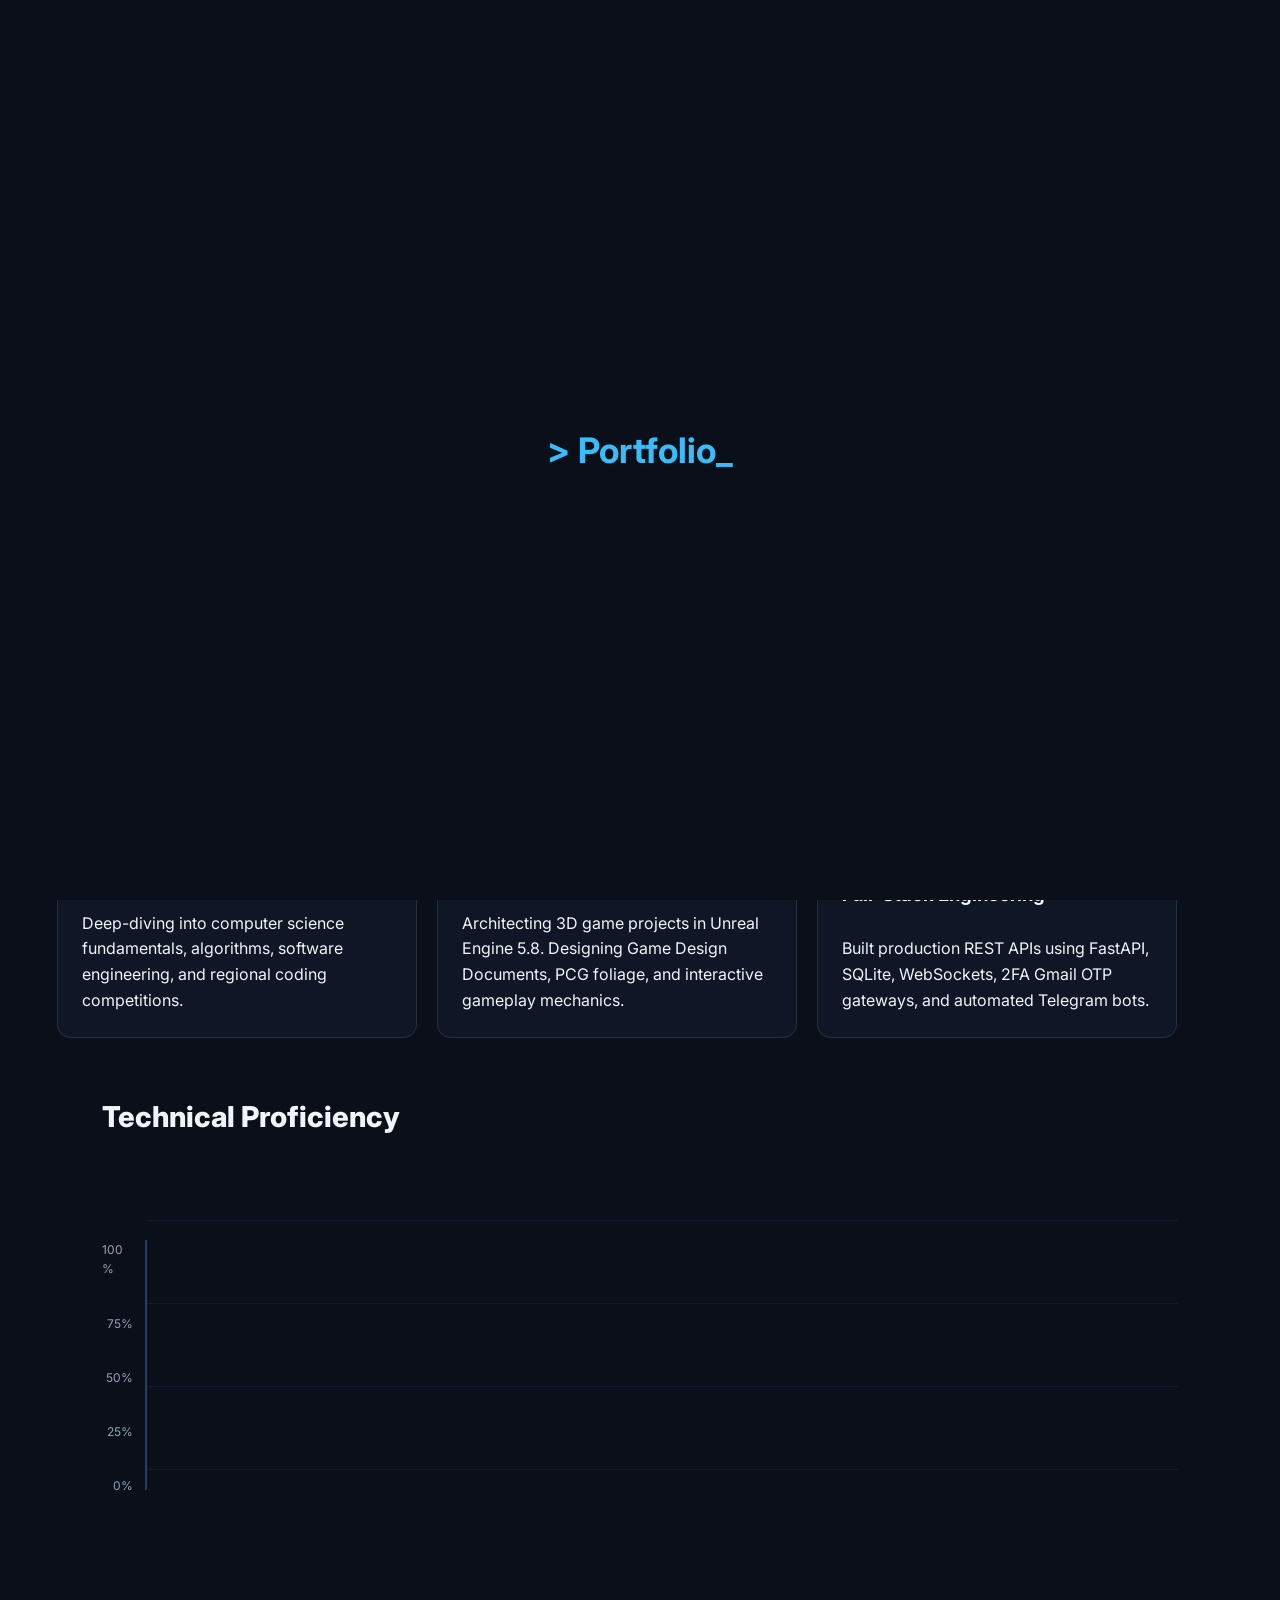
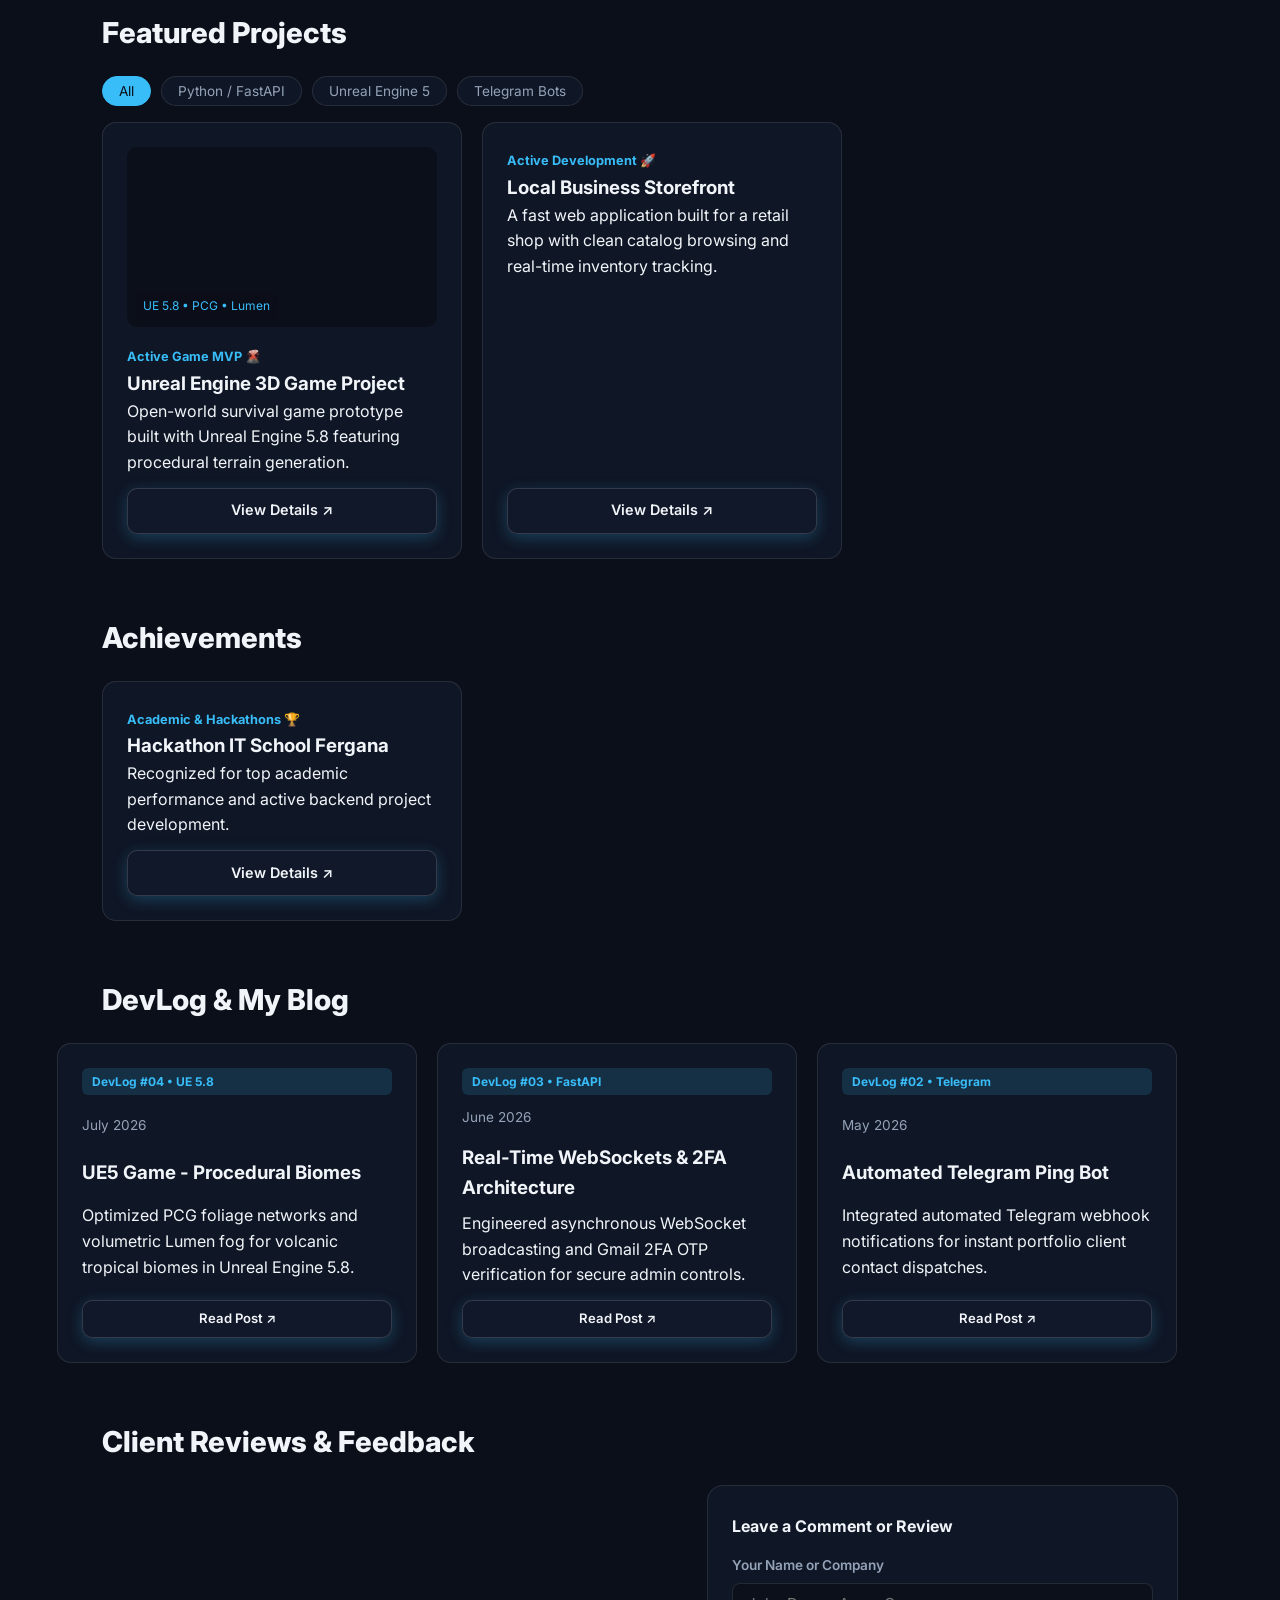
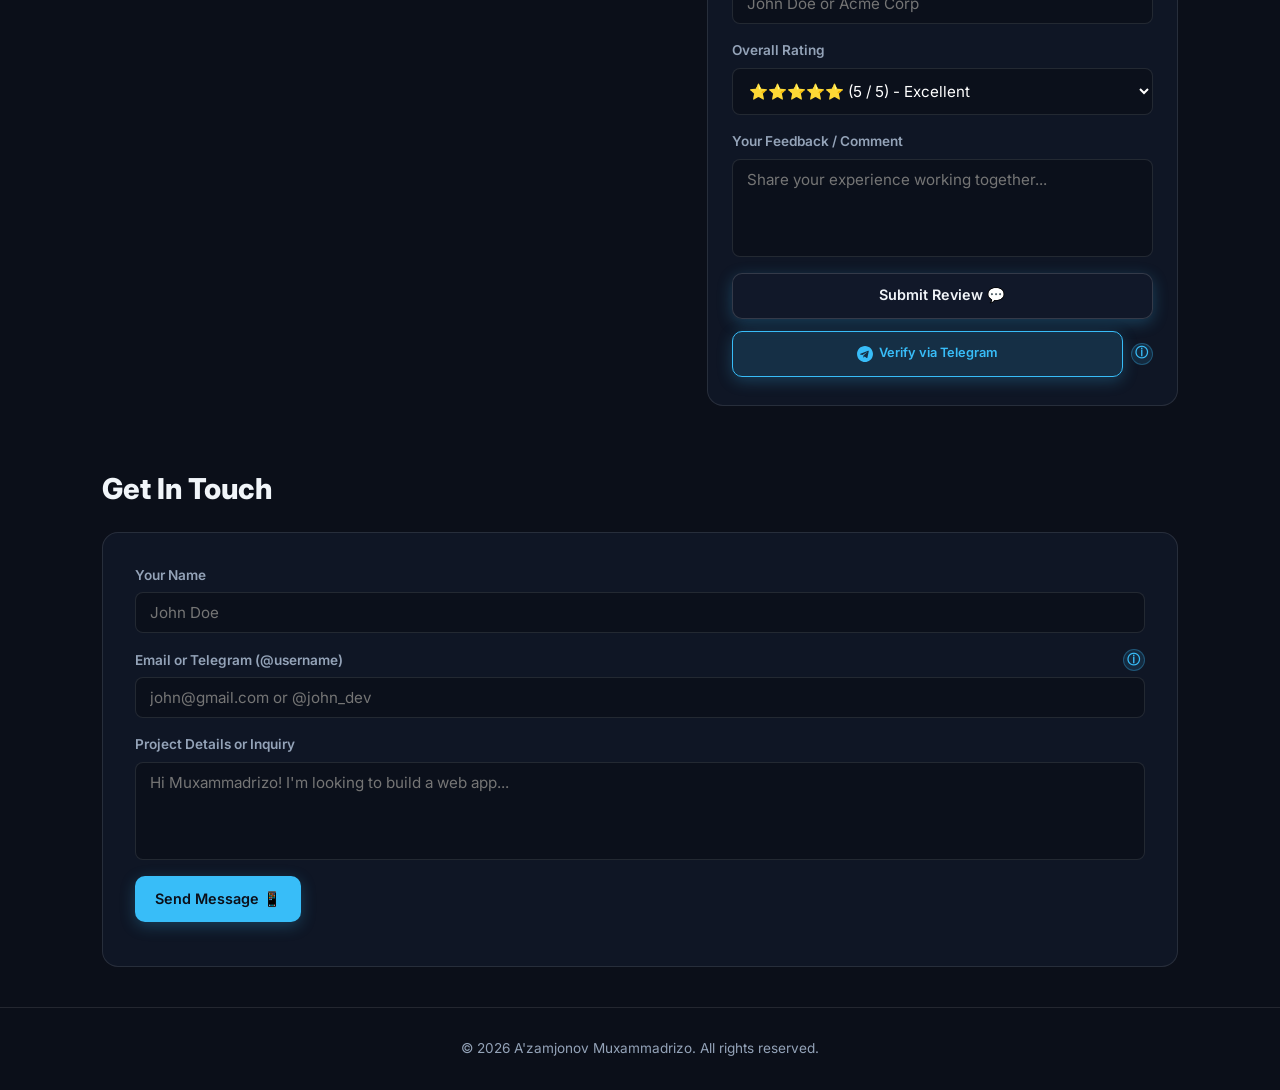
==== commit f60ddb42: "Initial commit: FastAPI Portfolio with Gemini AI and WebSockets" ====
--- a/static/index.html
+++ b/static/index.html
@@ -5,7 +5,7 @@
     <meta name="viewport" content="width=device-width, initial-scale=1.0, maximum-scale=1.0, user-scalable=no">
     <title id="site-page-title">Muxammadrizo.dev | Portfolio</title>
     <link href="https://fonts.googleapis.com/css2?family=Fira+Code:wght@400;700&family=Inter:wght@300;400;600;800;900&display=swap" rel="stylesheet">
-    <link rel="stylesheet" href="/static/style.css?v=72.0">
+    <link rel="stylesheet" href="/static/style.css?v=74.0">
 </head>
 <body class="no-scroll">
 
@@ -92,6 +92,8 @@
 
     <!-- 4. DEV JOURNEY -->
     <h2 class="section-title" id="journey" data-i18n="titleJourney">Dev Journey & Education</h2>
+
+    <!-- Dynamic Container: Falls back to hardcoded items if API fails/is empty -->
     <div class="horizontal-scroll-row" id="journey-container">
         <div class="journey-card h-card">
             <span class="journey-badge" data-i18n="journeyTagEducation">Education</span>
@@ -399,6 +401,40 @@
         </button>
     </div>
 
+    <!-- Inline script to fetch Journey data natively on index.html load -->
+    <script>
+        document.addEventListener('DOMContentLoaded', async () => {
+            const container = document.getElementById('journey-container');
+            if (!container) return;
+            try {
+                const res = await fetch('/api/journey');
+                if (res.ok) {
+                    const journeys = await res.json();
+                    if (journeys && journeys.length > 0) {
+                        container.innerHTML = journeys.map(j => `
+                            <div class="journey-card h-card">
+                                <span class="journey-badge">${escapeHTML(j.category_badge)}</span>
+                                <div class="journey-date">${escapeHTML(j.date_range)}</div>
+                                <h3>${escapeHTML(j.title)}</h3>
+                                <p>${escapeHTML(j.description)}</p>
+                            </div>
+                        `).join('');
+                    }
+                }
+            } catch (e) {}
+        });
+
+        // Re-usable HTML escaping function for inline scripts
+        function escapeHTML(str) {
+            if (!str) return '';
+            return String(str)
+                .replace(/&/g, '&amp;')
+                .replace(/</g, '&lt;')
+                .replace(/>/g, '&gt;')
+                .replace(/"/g, '&quot;')
+                .replace(/'/g, '&#039;');
+        }
+    </script>
     <script src="/static/script.js"></script>
 </body>
 </html>
--- a/static/style.css
+++ b/static/style.css
@@ -1,1786 +1,77 @@
-/* ==========================================================================
-   1. CORE DESIGN SYSTEM & VARIABLES
-   ========================================================================== */
-:root {
-    --bg-color: #0b0f19;
-    --card-bg: rgba(18, 26, 43, 0.7);
-    --border-color: rgba(255, 255, 255, 0.1);
-    --accent-color: #38bdf8;
-    --text-main: #f1f5f9;
-    --text-muted: #94a3b8;
+:root{--bg-color:#0b0f19;--card-bg:rgba(18,26,43,0.7);--border-color:rgba(255,255,255,0.1);--accent-color:#38bdf8;--text-main:#f1f5f9;--text-muted:#94a3b8}
+*{box-sizing:border-box;margin:0;padding:0;font-family:'Inter',sans-serif;overflow-wrap:anywhere;word-break:break-word}
+body{background-color:var(--bg-color);color:var(--text-main);line-height:1.6;padding-bottom:60px;overflow-x:hidden}
+body.no-scroll{overflow:hidden;height:100dvh;touch-action:none}
+section,.section-title,#about,#journey,#skills,#projects,#achievements,#blog,#reviews,#contact{scroll-margin-top:90px}
+.media-placeholder-box{width:100%;height:300px;background:linear-gradient(135deg,rgba(18,26,43,0.9) 0%,rgba(30,41,59,0.8) 100%);border:1px dashed rgba(56,189,248,0.3);border-radius:14px;display:flex;flex-direction:column;align-items:center;justify-content:center;gap:12px;color:#38bdf8;font-size:2rem;font-weight:700}
+.media-placeholder-box span{font-size:1rem;color:#f1f5f9;font-family:'Fira Code',monospace}
+#loader{position:fixed;inset:0;width:100%;height:100%;min-height:100vh;background:#0b0f19;display:flex;justify-content:center;align-items:center;z-index:99999;transition:opacity 0.5s ease}
+.terminal-simple{font-family:'Fira Code',monospace;color:#38bdf8;font-size:2.2rem;font-weight:700;display:flex;align-items:center;justify-content:center}
+.prompt{color:#38bdf8}.cursor{animation:blink 1s infinite}@keyframes blink{0%,100%{opacity:1}50%{opacity:0}}
+.typewriter-highlight{color:#38bdf8;font-weight:700;font-family:'Fira Code',monospace}.typewriter-cursor{color:#38bdf8;font-weight:700;font-family:'Fira Code',monospace;animation:blinkCursor 0.8s infinite}@keyframes blinkCursor{0%,100%{opacity:1}50%{opacity:0}}
+nav{display:flex;justify-content:space-between;align-items:center;padding:16px 8%;background:rgba(11,15,25,0.85);backdrop-filter:blur(12px);position:sticky;top:0;z-index:1000;border-bottom:1px solid var(--border-color)}
+.logo{font-size:1.3rem;font-weight:800}.logo span{color:var(--accent-color)}
+.nav-links{display:flex;gap:24px}.nav-links a{color:var(--text-muted);text-decoration:none;font-size:0.9rem;font-weight:600;transition:color 0.2s ease}.nav-links a:hover{color:var(--accent-color)}
+.nav-right-group{display:flex;align-items:center;gap:12px;z-index:1900}
+.single-lang-btn{background:rgba(56,189,248,0.1);border:1px solid rgba(56,189,248,0.3);color:var(--accent-color);padding:6px 14px;border-radius:20px;cursor:pointer;font-size:0.85rem;font-weight:700;transition:all 0.3s ease;user-select:none;touch-action:manipulation;-webkit-tap-highlight-color:transparent}
+.single-lang-btn:active{background:rgba(56,189,248,0.3);transform:scale(0.95)}.lang-btn-hidden{opacity:0!important;visibility:hidden!important;pointer-events:none!important}
+.menu-toggle{display:none;flex-direction:column;justify-content:center;align-items:center;gap:5px;cursor:pointer;z-index:1900;width:42px;height:42px;padding:8px;border-radius:10px;background:rgba(255,255,255,0.05);border:1px solid var(--border-color)}
+.menu-toggle span{width:22px;height:2px;background-color:var(--text-main);border-radius:2px;transition:all 0.3s ease}.menu-toggle.open span:nth-child(1){transform:translateY(7px) rotate(45deg)}.menu-toggle.open span:nth-child(2){opacity:0}.menu-toggle.open span:nth-child(3){transform:translateY(-7px) rotate(-45deg)}
+.hero{padding:80px 8% 60px}.hero-badges{display:flex;gap:12px;align-items:center;margin-bottom:20px;flex-wrap:wrap}
+.badge-hero{padding:6px 14px;border-radius:20px;background:rgba(56,189,248,0.1);border:1px solid rgba(56,189,248,0.25);color:var(--accent-color);font-size:0.85rem;font-weight:600}
+.server-status-badge{display:inline-flex;align-items:center;gap:8px;padding:6px 14px;border-radius:20px;background:rgba(16,185,129,0.1);border:1px solid rgba(16,185,129,0.25);color:#34d399;font-size:0.85rem}
+.status-dot-hero{width:8px;height:8px;border-radius:50%;background-color:#10b981;box-shadow:0 0 8px #10b981}
+.hero h1{font-size:clamp(2.2rem,5vw,3.5rem);font-weight:900;line-height:1.1;margin-bottom:12px}
+.greeting-wrapper{display:inline-flex;align-items:baseline;position:relative;overflow:visible}.holo-greeting{color:#ffffff;font-family:'Fira Code','Inter',monospace;font-weight:900;display:inline-block;text-shadow:0 0 5px #fff,0 0 12px #00f2fe,0 0 25px #00a2ff,0 0 45px rgba(0,242,254,0.75);position:relative;letter-spacing:1px;overflow:visible}
+.holo-greeting.teleport{animation:holoTeleportMorph 0.52s cubic-bezier(0.16,1,0.3,1)}@keyframes holoTeleportMorph{0%{opacity:1;transform:skewX(0deg) scale(1) translateY(0);filter:drop-shadow(0 0 12px #00f2fe)}20%{opacity:0.9;transform:skewX(-24deg) scaleX(1.3) translateX(-6px);filter:drop-shadow(-10px 0 8px #ff007f) drop-shadow(10px 0 8px #00f2fe)}40%{opacity:0.75;transform:skewX(24deg) scaleX(0.8) translateX(6px);filter:drop-shadow(10px 0 8px #ff007f) drop-shadow(-10px 0 8px #00f2fe)}55%{opacity:0.25;transform:scaleX(2.5) scaleY(0.05);filter:brightness(3) drop-shadow(0 0 30px #00f2fe)}75%{opacity:0.85;transform:skewX(-12deg) scaleX(0.95) scaleY(1.1);filter:drop-shadow(-5px 0 8px #00f2fe) drop-shadow(5px 0 8px #ff007f)}100%{opacity:1;transform:skewX(0deg) scale(1) translateY(0);filter:drop-shadow(0 0 12px #00f2fe)}}
+.gradient-text{background:linear-gradient(135deg,#00f2fe,#4facfe);-webkit-background-clip:text;-webkit-text-fill-color:transparent}.hero-social-icons{display:flex;gap:14px;align-items:center;margin-bottom:24px}
+.icon-link{display:inline-flex;align-items:center;justify-content:center;width:44px;height:44px;border-radius:12px;background:var(--card-bg);border:1px solid var(--border-color);color:var(--accent-color);transition:all 0.25s ease}
+.icon-link:hover{transform:translateY(-3px);border-color:var(--accent-color);box-shadow:0 0 15px rgba(56,189,248,0.3)}.hero-cta-group{display:flex;gap:16px;align-items:center;flex-wrap:wrap;margin-top:16px}
+.btn,.btn-secondary{display:inline-flex;align-items:center;justify-content:center;padding:0 20px;height:46px;border-radius:10px;font-size:0.9rem;font-weight:600;text-decoration:none;box-sizing:border-box;transition:all 0.25s ease;cursor:pointer;line-height:1}
+.btn-primary,.btn{background:#38bdf8;color:#0b0f19;border:none;box-shadow:0 4px 15px rgba(56,189,248,0.25)}.btn-secondary{background:rgba(18,26,43,0.8);color:#f1f5f9;border:1px solid rgba(255,255,255,0.15)}
+.btn:disabled,.btn-secondary:disabled{opacity:0.55;cursor:not-allowed;pointer-events:none;filter:grayscale(0.6);box-shadow:none}.btn:hover,.btn-secondary:hover{transform:translateY(-2px);border-color:#38bdf8}
+.section-title{padding:0 8%;font-size:1.8rem;font-weight:800;margin:40px 0 20px}.horizontal-scroll-row{padding:0 8% 16px;display:flex;gap:20px;overflow-x:auto;scroll-snap-type:x mandatory;margin-bottom:40px}
+.horizontal-scroll-row::-webkit-scrollbar,.reviews-scroll-area::-webkit-scrollbar,.review-msg-container::-webkit-scrollbar{height:6px;width:6px}
+.horizontal-scroll-row::-webkit-scrollbar-track,.reviews-scroll-area::-webkit-scrollbar-track,.review-msg-container::-webkit-scrollbar-track{background:rgba(255,255,255,0.03);border-radius:10px}
+.horizontal-scroll-row::-webkit-scrollbar-thumb,.reviews-scroll-area::-webkit-scrollbar-thumb,.review-msg-container::-webkit-scrollbar-thumb{background:rgba(56,189,248,0.4);border-radius:10px;transition:background 0.2s ease}
+.horizontal-scroll-row::-webkit-scrollbar-thumb:hover,.reviews-scroll-area::-webkit-scrollbar-thumb:hover,.review-msg-container::-webkit-scrollbar-thumb:hover{background:rgba(56,189,248,0.7)}
+.h-card{min-width:320px;max-width:360px;scroll-snap-align:start;flex-shrink:0;background:var(--card-bg);border:1px solid var(--border-color);border-radius:14px;padding:24px;display:flex;flex-direction:column;justify-content:space-between;transition:transform 0.25s ease,border-color 0.25s ease,box-shadow 0.25s ease}
+.h-card:hover{transform:translateY(-4px);border-color:rgba(56,189,248,0.4);box-shadow:0 10px 25px rgba(56,189,248,0.12)}
+.journey-card h3{margin:8px 0}.journey-badge{display:inline-block;padding:4px 10px;border-radius:6px;background:rgba(56,189,248,0.15);color:var(--accent-color);font-size:0.75rem;font-weight:700;margin-bottom:12px}.journey-date{font-size:0.85rem;color:var(--text-muted);margin-bottom:6px}
+.project-filters{padding:0 8%;display:flex;gap:10px;margin-bottom:16px;flex-wrap:wrap}.filter-btn{padding:6px 16px;border-radius:20px;background:var(--card-bg);border:1px solid var(--border-color);color:var(--text-muted);cursor:pointer;font-size:0.85rem}.filter-btn.active{background:var(--accent-color);color:#0b0f19;border-color:var(--accent-color)}
+.media-preview-container{width:100%;height:180px;border-radius:10px;overflow:hidden;position:relative;margin-bottom:16px;background-color:#0b0f19}
+.media-preview{width:100%;height:100%;object-fit:contain;background-color:#0b0f19}
+.tech-spec-badge{position:absolute;bottom:8px;left:8px;background:rgba(11,15,25,0.85);padding:4px 8px;border-radius:6px;font-size:0.75rem;color:var(--accent-color)}.project-tag{font-size:0.8rem;color:var(--accent-color);font-weight:700}
+.hologram-chart-wrapper{display:flex;padding:20px 8% 0;height:390px;margin-bottom:60px;position:relative}.chart-gridlines{position:absolute;top:60px;left:calc(8% + 45px);right:8%;height:250px;display:flex;flex-direction:column;justify-content:space-between;pointer-events:none;z-index:1}.gridline{width:100%;height:1px;background:rgba(56,189,248,0.08)}
+.y-axis{display:flex;flex-direction:column;justify-content:space-between;align-items:flex-end;width:45px;padding-right:12px;border-right:2px solid rgba(56,189,248,0.3);color:#94a3b8;font-size:0.75rem;font-family:'Fira Code',monospace;height:250px;margin-top:60px;z-index:2}
+.chart-marquee-container{flex:1;overflow:hidden;position:relative;height:100%;padding-left:20px;padding-top:35px;mask-image:linear-gradient(to right,transparent,black 5%,black 95%,transparent);z-index:2}.chart-marquee-track{display:flex;width:max-content;height:100%}
+.marquee-group{display:flex;justify-content:space-around;min-width:100%;gap:50px;padding-right:50px;height:100%;animation:scrollHologram 40s linear infinite}.chart-marquee-track:hover .marquee-group{animation-play-state:paused}@keyframes scrollHologram{0%{transform:translateX(0)}100%{transform:translateX(-100%)}}
+.hologram-col{display:flex;flex-direction:column;align-items:center;width:55px;height:100%}.hologram-bar-wrapper{height:275px;width:100%;display:flex;align-items:flex-end;justify-content:center}.hologram-bar{width:100%;background:linear-gradient(0deg,rgba(0,242,254,0.4) 0%,rgba(0,242,254,0.05) 60%,transparent 100%);border-left:1px solid rgba(0,242,254,0.4);border-right:1px solid rgba(0,242,254,0.4);border-bottom:3px solid #00f2fe;border-radius:4px 4px 0 0;box-shadow:inset 0 -15px 15px -10px #00f2fe,0 -5px 20px -5px rgba(0,242,254,0.3);position:relative;display:flex;justify-content:center;height:16px;transition:height 2.2s cubic-bezier(0.22,1,0.36,1),filter 0.3s ease}.hologram-bar:hover{filter:brightness(1.3)}.hologram-percent{position:absolute;top:-26px;color:#00f2fe;font-size:0.85rem;font-family:'Fira Code',monospace;font-weight:800;text-shadow:0 0 8px rgba(0,242,254,0.8);white-space:nowrap;z-index:10}.hologram-label{margin-top:12px;color:#f1f5f9;font-size:0.85rem;font-weight:700;text-align:center;white-space:nowrap}
+.modal-overlay{position:fixed;top:0;left:0;width:100vw;height:100vh;background:rgba(11,15,25,0.85);backdrop-filter:blur(8px);display:none;justify-content:center;align-items:center;z-index:2000}.modal-content{background:#121a2b;border:1px solid var(--border-color);border-radius:16px;padding:32px;max-width:650px;width:90%;position:relative}.modal-close{position:absolute;top:16px;right:20px;background:none;border:none;color:var(--text-muted);font-size:1.8rem;cursor:pointer}.modal-actions{display:flex;gap:12px}.feedback-layout{display:grid;grid-template-columns:1.2fr 1fr;gap:40px;padding:0 8%;margin-bottom:60px;align-items:start;width:100%;box-sizing:border-box;min-width:0}
+
+/* FIXED: PUZZLE MASONRY GRID for Desktop! Vertical scroll, fit into spaces */
+.reviews-scroll-area{display:block;column-count:2;column-gap:20px;max-height:600px;overflow-y:auto;overflow-x:hidden;padding-right:16px;width:100%}
+.review-display-box{background:var(--card-bg);border:1px solid var(--border-color);border-radius:12px;padding:20px;display:inline-block;width:100%;box-sizing:border-box;margin-bottom:20px;break-inside:avoid;page-break-inside:avoid;-webkit-column-break-inside:avoid;transition:all 0.25s ease}
+.review-display-box:hover{border-color:rgba(56,189,248,0.3)}
+
+/* AGGRESSIVE WORD BREAKING TO STOP BLEEDING OUT OF CARDS */
+.project-card h3, .project-card p, .journey-card p, .item-row, .review-msg-container, .owner-reply-box, #detail-description {overflow-wrap:anywhere!important;word-wrap:break-word!important;word-break:break-word!important;hyphens:auto!important;white-space:normal!important}
+.project-card p { display: -webkit-box; -webkit-line-clamp: 3; -webkit-box-orient: vertical; overflow: hidden; }
+
+.review-msg-container{color:#94a3b8;font-size:0.92rem;line-height:1.55;margin-top:12px; display:flex; flex-direction:column}
+.owner-reply-box{margin-top:10px;padding:10px 14px;background:rgba(56,189,248,0.08);border-left:3px solid #38bdf8;border-radius:0 8px 8px 0;font-size:0.85rem;width:100%;box-sizing:border-box}
+.owner-reply-tag{color:#38bdf8;font-weight:700;font-family:'Fira Code',monospace;font-size:0.72rem;display:block;margin-bottom:2px;text-transform:uppercase;letter-spacing:0.5px}
+.read-more-btn{color:#38bdf8;font-weight:700;cursor:pointer;font-size:0.85rem;text-decoration:underline;user-select:none;display:inline-block;margin-top:4px}.read-more-btn:hover{color:#f1f5f9}.review-display-box.verified-card{border-color:rgba(56,189,248,0.4);box-shadow:0 0 15px rgba(56,189,248,0.1)}.review-header{display:flex;align-items:center;justify-content:space-between;gap:8px;flex-wrap:nowrap;margin-bottom:12px}.review-user-info{display:flex;align-items:center;gap:12px;min-width:0}.review-avatar-img{width:44px;height:44px;border-radius:50%;object-fit:cover;border:1px solid rgba(56,189,248,0.4);box-shadow:0 0 10px rgba(56,189,248,0.2);flex-shrink:0}.review-avatar{width:44px;height:44px;border-radius:50%;background:#1e293b;display:flex;align-items:center;justify-content:center;font-weight:700;color:#38bdf8;border:1px solid rgba(56,189,248,0.3);flex-shrink:0}.telegram-verified-badge{display:inline-flex;align-items:center;gap:4px;padding:3px 8px;border-radius:12px;background:rgba(0,136,204,0.15);border:1px solid rgba(0,136,204,0.4);color:#38bdf8;font-size:0.73rem;font-weight:700;margin-top:4px;white-space:nowrap}.review-date-tag{font-size:0.75rem;color:#64748b;font-weight:600;white-space:nowrap;flex-shrink:0}.review-footer-row{display:flex;align-items:center;justify-content:space-between;margin-top:16px;padding-top:10px;border-top:1px solid rgba(255,255,255,0.05)}.star-rating-display{color:#fbbf24;font-size:0.88rem;letter-spacing:2px}.like-btn{background:rgba(56,189,248,0.08);border:1px solid rgba(56,189,248,0.25);color:#38bdf8;padding:5px 12px;border-radius:16px;font-size:0.8rem;font-weight:700;cursor:pointer;transition:all 0.2s ease}.like-btn:hover{background:rgba(56,189,248,0.2);transform:scale(1.04)}.like-btn.liked{background:#38bdf8;color:#0b0f19;border-color:#38bdf8}.review-form-card{background:var(--card-bg);border:1px solid var(--border-color);border-radius:16px;padding:28px 24px;height:auto!important;display:flex;flex-direction:column;justify-content:center;transition:all 0.3s ease;box-sizing:border-box;width:100%;max-width:100%;overflow:hidden}.review-form-action-row{display:flex;gap:12px;align-items:center;flex-wrap:wrap;width:100%}.telegram-verify-wrapper{display:flex;align-items:center;gap:8px;flex:1.2;min-width:0;width:100%}#review-submit-btn{height:46px!important;min-height:46px!important;padding:0 20px!important;font-size:0.9rem!important;font-weight:600!important;display:inline-flex!important;align-items:center!important;justify-content:center!important;border-radius:10px!important;width:100%}#telegram-connect-btn{white-space:nowrap;font-size:0.8rem;padding:0 14px;height:46px;flex:1;display:inline-flex;align-items:center;justify-content:center;gap:6px;background:rgba(56,189,248,0.15);border:1px solid #38bdf8;color:#38bdf8;border-radius:10px}.stage2-header-profile{display:flex;align-items:center;gap:14px;margin-bottom:12px;padding:10px 14px;background:rgba(56,189,248,0.08);border:1px solid rgba(56,189,248,0.25);border-radius:12px}.stage2-avatar{width:44px;height:44px;border-radius:50%;object-fit:cover;border:2px solid #38bdf8;box-shadow:0 0 10px rgba(56,189,248,0.3)}.info-tooltip-container{position:relative;display:inline-flex;align-items:center;flex-shrink:0}.info-icon{width:22px;height:22px;border-radius:50%;background:rgba(56,189,248,0.12);border:1px solid rgba(56,189,248,0.3);color:#38bdf8;display:flex;align-items:center;justify-content:center;font-size:0.8rem;font-weight:700;font-family:'Fira Code',monospace;cursor:pointer;transition:all 0.2s ease;user-select:none}.info-icon:hover,.info-icon:focus{background:rgba(56,189,248,0.3);transform:scale(1.1);box-shadow:0 0 10px rgba(56,189,248,0.4)}.info-tooltip-popup{visibility:hidden;opacity:0;position:absolute;bottom:130%;right:0;width:230px;background:rgba(15,23,42,0.95);backdrop-filter:blur(12px);border:1px solid rgba(56,189,248,0.3);color:#f1f5f9;padding:10px 14px;border-radius:10px;font-size:0.78rem;line-height:1.4;box-shadow:0 10px 25px rgba(0,0,0,0.5);z-index:100;pointer-events:none;transition:opacity 0.25s ease,transform 0.25s ease;transform:translateY(6px)}.info-tooltip-container:hover .info-tooltip-popup,.info-icon:focus+.info-tooltip-popup{visibility:visible;opacity:1;transform:translateY(0)}.contact-card{margin:0 8% 40px;background:var(--card-bg);border:1px solid var(--border-color);border-radius:16px;padding:32px}.form-group{display:flex;flex-direction:column;gap:6px;margin-bottom:16px}.form-group label{font-size:0.85rem;color:var(--text-muted);font-weight:600}.form-group input,.form-group textarea,.form-group select{width:100%;padding:10px 14px;background:rgba(11,15,25,0.8);border:1px solid var(--border-color);border-radius:8px;color:var(--text-main);font-size:0.95rem}.form-group textarea{resize:none}.form-group input:focus,.form-group textarea:focus,.form-group select:focus{outline:none;border-color:var(--accent-color);box-shadow:0 0 10px rgba(56,189,248,0.2)}#ai-widget-container{position:fixed;bottom:24px;right:24px;z-index:1500;transition:opacity 0.3s ease,visibility 0.3s ease}.ai-widget-hidden{opacity:0!important;visibility:hidden!important;pointer-events:none!important}#chat-window{width:380px;height:520px;background:#0d1320;border:1px solid var(--border-color);border-radius:16px;display:flex;flex-direction:column;overflow:hidden;margin-bottom:16px;box-shadow:0 15px 40px rgba(0,0,0,0.6);transition:all 0.3s ease}.chat-hidden{display:none!important}.chat-header{background:rgba(11,15,25,0.95);padding:16px;display:flex;justify-content:space-between;align-items:center;border-bottom:1px solid var(--border-color)}.ai-status{display:flex;align-items:center;gap:8px;font-size:0.95rem;font-weight:700}.status-dot{width:8px;height:8px;background:#38bdf8;border-radius:50%;box-shadow:0 0 8px #38bdf8}.status-dot.status-dot-locked{background:#ef4444!important;box-shadow:0 0 10px #ef4444!important}#close-chat-btn{background:none;border:none;color:var(--text-muted);font-size:1.4rem;cursor:pointer}.chat-body{flex:1;padding:16px;overflow-y:auto;display:flex;flex-direction:column;gap:12px;font-size:0.9rem}.quick-replies{display:flex;flex-direction:column;align-items:flex-start;gap:8px;margin-bottom:8px;margin-top:4px}.quick-replies.disabled{pointer-events:none;opacity:0.5}.chip{background:rgba(56,189,248,0.1);border:1px solid rgba(56,189,248,0.3);padding:8px 14px;border-radius:16px 16px 16px 4px;font-size:0.85rem;color:#38bdf8;cursor:pointer;transition:all 0.2s;text-align:left}.chip:hover{background:rgba(56,189,248,0.2);transform:translateX(4px)}.message{padding:10px 14px;border-radius:12px;max-width:85%;line-height:1.4;overflow-wrap:anywhere;word-break:break-word}.bot-message{background:rgba(30,41,59,0.7);color:#f1f5f9;align-self:flex-start;border:1px solid rgba(255,255,255,0.05)}.bot-message.thinking{opacity:0.8;font-style:italic;color:#38bdf8;display:flex;align-items:center;gap:6px}.user-message{background:var(--accent-color);color:#0b0f19;align-self:flex-end;font-weight:600}.chat-footer{display:flex;padding:12px;border-top:1px solid var(--border-color);background:#121a2b}.chat-footer input{flex:1;background:rgba(11,15,25,0.8);border:1px solid var(--border-color);padding:10px 14px;border-radius:8px;color:#fff;font-size:0.9rem}.chat-footer input:disabled{opacity:0.5;cursor:not-allowed}.chat-footer button{background:var(--accent-color);border:none;padding:0 16px;margin-left:8px;border-radius:8px;cursor:pointer;font-size:1.1rem}.chat-footer button:disabled{opacity:0.5;cursor:not-allowed;filter:grayscale(0.5)}#ai-toggle-btn{background:var(--card-bg);border:1px solid var(--accent-color);width:60px;height:60px;border-radius:50%;display:flex;align-items:center;justify-content:center;cursor:pointer;margin-left:auto;position:relative;box-shadow:0 0 20px rgba(56,189,248,0.3);perspective:800px;transform-style:preserve-3d;transition:all 0.3s ease}.cube-scene{width:26px;height:26px;perspective:400px}.cube{width:100%;height:100%;position:relative;transform-style:preserve-3d;animation:rotateCube 8s infinite linear}.face{position:absolute;width:26px;height:26px;border:1px solid #38bdf8;background:rgba(56,189,248,0.1)}.front{transform:rotateY(0deg) translateZ(13px)}.back{transform:rotateY(180deg) translateZ(13px)}.right{transform:rotateY(90deg) translateZ(13px)}.left{transform:rotateY(-90deg) translateZ(13px)}.top{transform:rotateX(90deg) translateZ(13px)}.bottom{transform:rotateX(-90deg) translateZ(13px)}@keyframes rotateCube{0%{transform:rotateX(0deg) rotateY(0deg)}100%{transform:rotateX(360deg) rotateY(360deg)}}.ai-text-badge{position:absolute;bottom:-4px;right:-4px;background:#38bdf8;color:#0b0f19;font-size:0.7rem;font-weight:800;padding:2px 6px;border-radius:4px;transition:background 0.3s ease}.chain-lock-overlay{display:none;position:absolute;inset:0;width:100%;height:100%;border-radius:50%;background:rgba(239,68,68,0.4);backdrop-filter:blur(3px);align-items:center;justify-content:center;z-index:10;box-shadow:0 0 20px rgba(239,68,68,0.8);animation:lockPulse 2s infinite alternate}@keyframes lockPulse{0%{box-shadow:0 0 10px rgba(239,68,68,0.5)}100%{box-shadow:0 0 25px rgba(239,68,68,0.95)}}#ai-toggle-btn.ai-locked{border-color:#ef4444}#ai-toggle-btn.ai-locked .chain-lock-overlay{display:flex}#ai-toggle-btn.ai-locked .ai-text-badge{background:#ef4444;color:#ffffff}footer{text-align:center;padding:30px 8%;color:var(--text-muted);font-size:0.85rem;border-top:1px solid var(--border-color)}
+
+/* MOBILE LAYOUT ADJUSTMENTS */
+@media(max-width:900px){.feedback-layout{grid-template-columns:1fr}}
+@media(max-width:768px){
+nav{padding:14px 20px}.menu-toggle{display:flex}.nav-links{position:fixed;top:0;right:-100%;width:80%;height:100dvh;background:rgba(11,15,25,0.98);backdrop-filter:blur(20px);flex-direction:column;justify-content:center;align-items:center;gap:24px;transition:right 0.3s ease;border-left:1px solid var(--border-color);box-shadow:-10px 0 30px rgba(0,0,0,0.6);z-index:1800}.nav-links.active{right:0}.nav-links a{font-size:1.15rem}.hero{padding:40px 20px 30px}.hero h1{font-size:2.1rem}.hero-cta-group{flex-direction:column;width:100%}.hero-cta-group .btn,.hero-cta-group .btn-secondary{width:100%}.section-title{padding:0 20px;font-size:1.5rem;margin:32px 0 16px}.horizontal-scroll-row{padding:0 20px 16px;gap:14px}.h-card{min-width:82vw;max-width:85vw;padding:20px}.feedback-layout{grid-template-columns:1fr;padding:0 20px;gap:24px;width:100%;max-width:100vw;box-sizing:border-box;overflow:hidden}
+
+/* MOBILE REVIEWS CAROUSEL OVERRIDE */
+.reviews-scroll-area{column-count:auto; display:flex; flex-direction:row; overflow-x:auto; overflow-y:hidden; scroll-snap-type:x mandatory; max-height:none; padding-right:0; padding-bottom:15px; gap:14px; width:100%; max-width:100%; align-items:flex-start; box-sizing:border-box}
+.review-display-box{display:flex; flex-direction:column; min-width:85vw; max-width:85vw; scroll-snap-align:start; flex-shrink:0; box-sizing:border-box; margin-bottom:0;}
+
+.review-form-card{margin:0;width:100%;max-width:100%;padding:20px 16px;box-sizing:border-box;overflow:hidden}.review-form-action-row{flex-direction:column;align-items:stretch;width:100%;gap:12px}.telegram-verify-wrapper{display:flex;align-items:center;justify-content:space-between;width:100%;gap:8px}#telegram-connect-btn{flex:1;width:auto;box-sizing:border-box}.info-tooltip-container{flex-shrink:0}.hologram-chart-wrapper{padding:0 20px;height:300px}.chart-gridlines{left:calc(20px + 40px);right:20px;height:220px}.y-axis{height:220px;width:40px}.contact-card{margin:0 20px 30px;padding:28px 20px}#ai-widget-container{bottom:16px;right:16px}#chat-window{width:calc(100vw - 32px);height:58dvh;max-height:460px;right:16px;bottom:80px}#ai-toggle-btn{width:52px;height:52px}
 }
-
-* {
-    box-sizing: border-box;
-    margin: 0;
-    padding: 0;
-    font-family: 'Inter', sans-serif;
-}
-
-body {
-    background-color: var(--bg-color);
-    color: var(--text-main);
-    line-height: 1.6;
-    padding-bottom: 60px;
-    overflow-x: hidden;
-}
-
-body.no-scroll {
-    overflow: hidden;
-    height: 100dvh;
-    touch-action: none;
-}
-
-/* Perfect Mobile Section Scroll Margins */
-section, .section-title, #about, #journey, #skills, #projects, #achievements, #blog, #reviews, #contact {
-    scroll-margin-top: 90px;
-}
-
-/* MEDIA PLACEHOLDER BOX FOR DETAIL PAGE */
-.media-placeholder-box {
-    width: 100%;
-    height: 300px;
-    background: linear-gradient(135deg, rgba(18, 26, 43, 0.9) 0%, rgba(30, 41, 59, 0.8) 100%);
-    border: 1px dashed rgba(56, 189, 248, 0.3);
-    border-radius: 14px;
-    display: flex;
-    flex-direction: column;
-    align-items: center;
-    justify-content: center;
-    gap: 12px;
-    color: #38bdf8;
-    font-size: 2rem;
-    font-weight: 700;
-}
-
-.media-placeholder-box span {
-    font-size: 1rem;
-    color: #f1f5f9;
-    font-family: 'Fira Code', monospace;
-}
-
-/* ==========================================================================
-   2. TERMINAL LOADER & NATURAL TYPEWRITER CURSOR
-   ========================================================================== */
-#loader {
-    position: fixed;
-    inset: 0;
-    width: 100%;
-    height: 100%;
-    min-height: 100vh;
-    background: #0b0f19;
-    display: flex;
-    justify-content: center;
-    align-items: center;
-    z-index: 99999;
-    transition: opacity 0.5s ease;
-}
-
-.terminal-simple {
-    font-family: 'Fira Code', monospace;
-    color: #38bdf8;
-    font-size: 2.2rem;
-    font-weight: 700;
-    display: flex;
-    align-items: center;
-    justify-content: center;
-}
-
-.prompt {
-    color: #38bdf8;
-}
-
-.cursor {
-    animation: blink 1s infinite;
-}
-
-@keyframes blink {
-    0%, 100% {
-        opacity: 1;
-    }
-    50% {
-        opacity: 0;
-    }
-}
-
-.typewriter-highlight {
-    color: #38bdf8;
-    font-weight: 700;
-    font-family: 'Fira Code', monospace;
-}
-
-.typewriter-cursor {
-    color: #38bdf8;
-    font-weight: 700;
-    font-family: 'Fira Code', monospace;
-    animation: blinkCursor 0.8s infinite;
-}
-
-@keyframes blinkCursor {
-    0%, 100% { opacity: 1; }
-    50% { opacity: 0; }
-}
-
-/* ==========================================================================
-   3. NAVBAR, HERO & UNCLIPPED TELEPORTING HOLOGRAPHIC GREETING
-   ========================================================================== */
-nav {
-    display: flex;
-    justify-content: space-between;
-    align-items: center;
-    padding: 16px 8%;
-    background: rgba(11, 15, 25, 0.85);
-    backdrop-filter: blur(12px);
-    position: sticky;
-    top: 0;
-    z-index: 1000;
-    border-bottom: 1px solid var(--border-color);
-}
-
-.logo {
-    font-size: 1.3rem;
-    font-weight: 800;
-}
-
-.logo span {
-    color: var(--accent-color);
-}
-
-.nav-links {
-    display: flex;
-    gap: 24px;
-}
-
-.nav-links a {
-    color: var(--text-muted);
-    text-decoration: none;
-    font-size: 0.9rem;
-    font-weight: 600;
-    transition: color 0.2s ease;
-}
-
-.nav-links a:hover {
-    color: var(--accent-color);
-}
-
-.nav-right-group {
-    display: flex;
-    align-items: center;
-    gap: 12px;
-    z-index: 1900;
-}
-
-.single-lang-btn {
-    background: rgba(56, 189, 248, 0.1);
-    border: 1px solid rgba(56, 189, 248, 0.3);
-    color: var(--accent-color);
-    padding: 6px 14px;
-    border-radius: 20px;
-    cursor: pointer;
-    font-size: 0.85rem;
-    font-weight: 700;
-    transition: opacity 0.3s ease, visibility 0.3s ease, transform 0.2s ease;
-    user-select: none;
-    touch-action: manipulation;
-    -webkit-tap-highlight-color: transparent;
-}
-
-.single-lang-btn:active {
-    background: rgba(56, 189, 248, 0.3);
-    transform: scale(0.95);
-}
-
-.lang-btn-hidden {
-    opacity: 0 !important;
-    visibility: hidden !important;
-    pointer-events: none !important;
-}
-
-.menu-toggle {
-    display: none;
-    flex-direction: column;
-    justify-content: center;
-    align-items: center;
-    gap: 5px;
-    cursor: pointer;
-    z-index: 1900;
-    width: 42px;
-    height: 42px;
-    padding: 8px;
-    border-radius: 10px;
-    background: rgba(255, 255, 255, 0.05);
-    border: 1px solid var(--border-color);
-    touch-action: manipulation;
-    -webkit-tap-highlight-color: transparent;
-}
-
-.menu-toggle span {
-    width: 22px;
-    height: 2px;
-    background-color: var(--text-main);
-    border-radius: 2px;
-    transition: all 0.3s ease;
-}
-
-.menu-toggle.open span:nth-child(1) {
-    transform: translateY(7px) rotate(45deg);
-}
-
-.menu-toggle.open span:nth-child(2) {
-    opacity: 0;
-}
-
-.menu-toggle.open span:nth-child(3) {
-    transform: translateY(-7px) rotate(-45deg);
-}
-
-.hero {
-    padding: 80px 8% 60px;
-}
-
-.hero-badges {
-    display: flex;
-    gap: 12px;
-    align-items: center;
-    margin-bottom: 20px;
-    flex-wrap: wrap;
-}
-
-.badge-hero {
-    padding: 6px 14px;
-    border-radius: 20px;
-    background: rgba(56, 189, 248, 0.1);
-    border: 1px solid rgba(56, 189, 248, 0.25);
-    color: var(--accent-color);
-    font-size: 0.85rem;
-    font-weight: 600;
-}
-
-.server-status-badge {
-    display: inline-flex;
-    align-items: center;
-    gap: 8px;
-    padding: 6px 14px;
-    border-radius: 20px;
-    background: rgba(16, 185, 129, 0.1);
-    border: 1px solid rgba(16, 185, 129, 0.25);
-    color: #34d399;
-    font-size: 0.85rem;
-}
-
-.status-dot-hero {
-    width: 8px;
-    height: 8px;
-    border-radius: 50%;
-    background-color: #10b981;
-    box-shadow: 0 0 8px #10b981;
-}
-
-.hero h1 {
-    font-size: clamp(2.2rem, 5vw, 3.5rem);
-    font-weight: 900;
-    line-height: 1.1;
-    margin-bottom: 12px;
-}
-
-.greeting-wrapper {
-    display: inline-flex;
-    align-items: baseline;
-    position: relative;
-    overflow: visible;
-}
-
-.holo-greeting {
-    color: #ffffff;
-    font-family: 'Fira Code', 'Inter', monospace;
-    font-weight: 900;
-    display: inline-block;
-    text-shadow:
-        0 0 5px #ffffff,
-        0 0 12px #00f2fe,
-        0 0 25px #00a2ff,
-        0 0 45px rgba(0, 242, 254, 0.75);
-    position: relative;
-    letter-spacing: 1px;
-    overflow: visible;
-}
-
-.holo-greeting.teleport {
-    animation: holoTeleportMorph 0.52s cubic-bezier(0.16, 1, 0.3, 1);
-}
-
-@keyframes holoTeleportMorph {
-    0% {
-        opacity: 1;
-        transform: skewX(0deg) scale(1) translateY(0);
-        filter: drop-shadow(0 0 12px #00f2fe);
-    }
-    20% {
-        opacity: 0.9;
-        transform: skewX(-24deg) scaleX(1.3) translateX(-6px);
-        filter: drop-shadow(-10px 0 8px #ff007f) drop-shadow(10px 0 8px #00f2fe);
-    }
-    40% {
-        opacity: 0.75;
-        transform: skewX(24deg) scaleX(0.8) translateX(6px);
-        filter: drop-shadow(10px 0 8px #ff007f) drop-shadow(-10px 0 8px #00f2fe);
-    }
-    55% {
-        opacity: 0.25;
-        transform: scaleX(2.5) scaleY(0.05);
-        filter: brightness(3) drop-shadow(0 0 30px #00f2fe);
-    }
-    75% {
-        opacity: 0.85;
-        transform: skewX(-12deg) scaleX(0.95) scaleY(1.1);
-        filter: drop-shadow(-5px 0 8px #00f2fe) drop-shadow(5px 0 8px #ff007f);
-    }
-    100% {
-        opacity: 1;
-        transform: skewX(0deg) scale(1) translateY(0);
-        filter: drop-shadow(0 0 12px #00f2fe);
-    }
-}
-
-.gradient-text {
-    background: linear-gradient(135deg, #00f2fe, #4facfe);
-    -webkit-background-clip: text;
-    -webkit-text-fill-color: transparent;
-}
-
-.hero-social-icons {
-    display: flex;
-    gap: 14px;
-    align-items: center;
-    margin-bottom: 24px;
-}
-
-.icon-link {
-    display: inline-flex;
-    align-items: center;
-    justify-content: center;
-    width: 44px;
-    height: 44px;
-    border-radius: 12px;
-    background: var(--card-bg);
-    border: 1px solid var(--border-color);
-    color: var(--accent-color);
-    transition: all 0.25s ease;
-}
-
-.icon-link:hover {
-    transform: translateY(-3px);
-    border-color: var(--accent-color);
-    box-shadow: 0 0 15px rgba(56, 189, 248, 0.3);
-}
-
-.hero-cta-group {
-    display: flex;
-    gap: 16px;
-    align-items: center;
-    flex-wrap: wrap;
-    margin-top: 16px;
-}
-
-.btn, .btn-secondary {
-    display: inline-flex;
-    align-items: center;
-    justify-content: center;
-    padding: 0 20px;
-    height: 46px;
-    border-radius: 10px;
-    font-size: 0.9rem;
-    font-weight: 600;
-    text-decoration: none;
-    box-sizing: border-box;
-    transition: all 0.25s ease;
-    cursor: pointer;
-    line-height: 1;
-}
-
-.btn-primary, .btn {
-    background: #38bdf8;
-    color: #0b0f19;
-    border: none;
-    box-shadow: 0 4px 15px rgba(56, 189, 248, 0.25);
-}
-
-.btn-secondary {
-    background: rgba(18, 26, 43, 0.8);
-    color: #f1f5f9;
-    border: 1px solid rgba(255, 255, 255, 0.15);
-}
-
-.btn:disabled, .btn-secondary:disabled {
-    opacity: 0.55;
-    cursor: not-allowed;
-    pointer-events: none;
-    filter: grayscale(0.6);
-    box-shadow: none;
-}
-
-.btn:hover, .btn-secondary:hover {
-    transform: translateY(-2px);
-    border-color: #38bdf8;
-}
-
-.section-title {
-    padding: 0 8%;
-    font-size: 1.8rem;
-    font-weight: 800;
-    margin: 40px 0 20px;
-}
-
-/* ==========================================================================
-   4. HORIZONTAL SCROLL SECTIONS & SLEEK SCROLLBARS
-   ========================================================================== */
-.horizontal-scroll-row {
-    padding: 0 8% 16px;
-    display: flex;
-    gap: 20px;
-    overflow-x: auto;
-    scroll-snap-type: x mandatory;
-    margin-bottom: 40px;
-}
-
-.horizontal-scroll-row::-webkit-scrollbar,
-.reviews-scroll-area::-webkit-scrollbar,
-.review-msg-container::-webkit-scrollbar {
-    height: 6px;
-    width: 6px;
-}
-
-.horizontal-scroll-row::-webkit-scrollbar-track,
-.reviews-scroll-area::-webkit-scrollbar-track,
-.review-msg-container::-webkit-scrollbar-track {
-    background: rgba(255, 255, 255, 0.03);
-    border-radius: 10px;
-}
-
-.horizontal-scroll-row::-webkit-scrollbar-thumb,
-.reviews-scroll-area::-webkit-scrollbar-thumb,
-.review-msg-container::-webkit-scrollbar-thumb {
-    background: rgba(56, 189, 248, 0.4);
-    border-radius: 10px;
-    transition: background 0.2s ease;
-}
-
-.horizontal-scroll-row::-webkit-scrollbar-thumb:hover,
-.reviews-scroll-area::-webkit-scrollbar-thumb:hover,
-.review-msg-container::-webkit-scrollbar-thumb:hover {
-    background: rgba(56, 189, 248, 0.7);
-}
-
-.h-card {
-    min-width: 320px;
-    max-width: 360px;
-    scroll-snap-align: start;
-    flex-shrink: 0;
-    background: var(--card-bg);
-    border: 1px solid var(--border-color);
-    border-radius: 14px;
-    padding: 24px;
-    display: flex;
-    flex-direction: column;
-    justify-content: space-between;
-    transition: transform 0.25s ease, border-color 0.25s ease, box-shadow 0.25s ease;
-}
-
-.h-card:hover {
-    transform: translateY(-4px);
-    border-color: rgba(56, 189, 248, 0.4);
-    box-shadow: 0 10px 25px rgba(56, 189, 248, 0.12);
-}
-
-.journey-card h3 {
-    margin: 8px 0;
-}
-
-.journey-badge {
-    display: inline-block;
-    padding: 4px 10px;
-    border-radius: 6px;
-    background: rgba(56, 189, 248, 0.15);
-    color: var(--accent-color);
-    font-size: 0.75rem;
-    font-weight: 700;
-    margin-bottom: 12px;
-}
-
-.journey-date {
-    font-size: 0.85rem;
-    color: var(--text-muted);
-    margin-bottom: 6px;
-}
-
-/* ==========================================================================
-   5. TRUE HOLOGRAPHIC CHART
-   ========================================================================== */
-.hologram-chart-wrapper {
-    display: flex;
-    padding: 20px 8% 0;
-    height: 390px;
-    margin-bottom: 60px;
-    position: relative;
-}
-
-.chart-gridlines {
-    position: absolute;
-    top: 60px;
-    left: calc(8% + 45px);
-    right: 8%;
-    height: 250px;
-    display: flex;
-    flex-direction: column;
-    justify-content: space-between;
-    pointer-events: none;
-    z-index: 1;
-}
-
-.gridline {
-    width: 100%;
-    height: 1px;
-    background: rgba(56, 189, 248, 0.08);
-}
-
-.y-axis {
-    display: flex;
-    flex-direction: column;
-    justify-content: space-between;
-    align-items: flex-end;
-    width: 45px;
-    padding-right: 12px;
-    border-right: 2px solid rgba(56, 189, 248, 0.3);
-    color: #94a3b8;
-    font-size: 0.75rem;
-    font-family: 'Fira Code', monospace;
-    height: 250px;
-    margin-top: 60px;
-    z-index: 2;
-}
-
-.chart-marquee-container {
-    flex: 1;
-    overflow: hidden;
-    position: relative;
-    height: 100%;
-    padding-left: 20px;
-    padding-top: 35px;
-    mask-image: linear-gradient(to right, transparent, black 5%, black 95%, transparent);
-    z-index: 2;
-}
-
-.chart-marquee-track {
-    display: flex;
-    width: max-content;
-    height: 100%;
-}
-
-.marquee-group {
-    display: flex;
-    gap: 50px;
-    padding-right: 50px;
-    height: 100%;
-    animation: scrollHologram 40s linear infinite;
-}
-
-.chart-marquee-track:hover .marquee-group {
-    animation-play-state: paused;
-}
-
-@keyframes scrollHologram {
-    0% {
-        transform: translateX(0);
-    }
-    100% {
-        transform: translateX(-100%);
-    }
-}
-
-.hologram-col {
-    display: flex;
-    flex-direction: column;
-    align-items: center;
-    width: 55px;
-    height: 100%;
-}
-
-.hologram-bar-wrapper {
-    height: 275px;
-    width: 100%;
-    display: flex;
-    align-items: flex-end;
-    justify-content: center;
-}
-
-.hologram-bar {
-    width: 100%;
-    background: linear-gradient(0deg, rgba(0, 242, 254, 0.4) 0%, rgba(0, 242, 254, 0.05) 60%, transparent 100%);
-    border-left: 1px solid rgba(0, 242, 254, 0.4);
-    border-right: 1px solid rgba(0, 242, 254, 0.4);
-    border-bottom: 3px solid #00f2fe;
-    border-radius: 4px 4px 0 0;
-    box-shadow: inset 0 -15px 15px -10px #00f2fe, 0 -5px 20px -5px rgba(0, 242, 254, 0.3);
-    position: relative;
-    display: flex;
-    justify-content: center;
-    height: 16px;
-    transition: height 2.2s cubic-bezier(0.22, 1, 0.36, 1), filter 0.3s ease;
-}
-
-.hologram-bar:hover {
-    filter: brightness(1.3);
-}
-
-.hologram-percent {
-    position: absolute;
-    top: -26px;
-    color: #00f2fe;
-    font-size: 0.85rem;
-    font-family: 'Fira Code', monospace;
-    font-weight: 800;
-    text-shadow: 0 0 8px rgba(0, 242, 254, 0.8);
-    white-space: nowrap;
-    z-index: 10;
-}
-
-.hologram-label {
-    margin-top: 12px;
-    color: #f1f5f9;
-    font-size: 0.85rem;
-    font-weight: 700;
-    text-align: center;
-    white-space: nowrap;
-}
-
-/* ==========================================================================
-   6. PROJECTS & MODALS
-   ========================================================================== */
-.project-filters {
-    padding: 0 8%;
-    display: flex;
-    gap: 10px;
-    margin-bottom: 16px;
-    flex-wrap: wrap;
-}
-
-.filter-btn {
-    padding: 6px 16px;
-    border-radius: 20px;
-    background: var(--card-bg);
-    border: 1px solid var(--border-color);
-    color: var(--text-muted);
-    cursor: pointer;
-    font-size: 0.85rem;
-}
-
-.filter-btn.active {
-    background: var(--accent-color);
-    color: #0b0f19;
-    border-color: var(--accent-color);
-}
-
-.media-preview-container {
-    width: 100%;
-    height: 180px;
-    border-radius: 10px;
-    overflow: hidden;
-    position: relative;
-    margin-bottom: 16px;
-}
-
-.media-preview {
-    width: 100%;
-    height: 100%;
-    object-fit: cover;
-}
-
-.tech-spec-badge {
-    position: absolute;
-    bottom: 8px;
-    left: 8px;
-    background: rgba(11, 15, 25, 0.85);
-    padding: 4px 8px;
-    border-radius: 6px;
-    font-size: 0.75rem;
-    color: var(--accent-color);
-}
-
-.project-tag {
-    font-size: 0.8rem;
-    color: var(--accent-color);
-    font-weight: 700;
-}
-
-.modal-overlay {
-    position: fixed;
-    top: 0;
-    left: 0;
-    width: 100vw;
-    height: 100vh;
-    background: rgba(11, 15, 25, 0.85);
-    backdrop-filter: blur(8px);
-    display: none;
-    justify-content: center;
-    align-items: center;
-    z-index: 2000;
-}
-
-.modal-content {
-    background: #121a2b;
-    border: 1px solid var(--border-color);
-    border-radius: 16px;
-    padding: 32px;
-    max-width: 650px;
-    width: 90%;
-    position: relative;
-}
-
-.modal-close {
-    position: absolute;
-    top: 16px;
-    right: 20px;
-    background: none;
-    border: none;
-    color: var(--text-muted);
-    font-size: 1.8rem;
-    cursor: pointer;
-}
-
-.modal-actions {
-    display: flex;
-    gap: 12px;
-}
-
-/* ==========================================================================
-   7. REVIEWS & PROFESSIONAL OWNER REPLY STYLES
-   ========================================================================== */
-.feedback-layout {
-    display: grid;
-    grid-template-columns: 1.2fr 1fr;
-    gap: 40px;
-    padding: 0 8%;
-    margin-bottom: 60px;
-    align-items: stretch;
-    width: 100%;
-    box-sizing: border-box;
-    min-width: 0;
-}
-
-.reviews-scroll-area {
-    display: flex;
-    flex-direction: column;
-    gap: 20px;
-    max-height: 520px;
-    overflow-y: auto;
-    padding-right: 16px;
-    min-width: 0;
-    width: 100%;
-}
-
-.review-display-box {
-    background: var(--card-bg);
-    border: 1px solid var(--border-color);
-    border-radius: 12px;
-    padding: 20px;
-    display: flex;
-    flex-direction: column;
-    justify-content: space-between;
-    gap: 12px;
-    transition: all 0.25s ease;
-    min-width: 0;
-    width: 100%;
-    box-sizing: border-box;
-    height: auto;
-    min-height: 190px;
-}
-
-.review-display-box:hover {
-    border-color: rgba(56, 189, 248, 0.3);
-}
-
-.review-msg-container {
-    flex: 1;
-    overflow-y: hidden;
-    overflow-x: hidden;
-    overflow-wrap: anywhere;
-    word-break: break-word;
-    color: #94a3b8;
-    font-size: 0.92rem;
-    line-height: 1.55;
-    max-height: none;
-}
-
-.review-msg-container.expanded {
-    max-height: none;
-}
-
-/* SLEEK PROFESSIONAL OWNER REPLY BOX (NO EMOJIS, CLEAN NEON ACCENT) */
-.owner-reply-box {
-    margin-top: 12px;
-    padding: 12px 14px;
-    background: rgba(56, 189, 248, 0.08);
-    border-left: 3px solid #38bdf8;
-    border-radius: 0 8px 8px 0;
-    font-size: 0.85rem;
-}
-
-.owner-reply-tag {
-    color: #38bdf8;
-    font-weight: 700;
-    font-family: 'Fira Code', monospace;
-    font-size: 0.75rem;
-    display: inline-block;
-    margin-bottom: 4px;
-    text-transform: uppercase;
-    letter-spacing: 0.5px;
-}
-
-.read-more-btn {
-    color: #38bdf8;
-    font-weight: 700;
-    cursor: pointer;
-    margin-left: 6px;
-    font-size: 0.85rem;
-    text-decoration: underline;
-    user-select: none;
-    display: inline-block;
-}
-
-.read-more-btn:hover {
-    color: #f1f5f9;
-}
-
-.review-display-box.verified-card {
-    border-color: rgba(56, 189, 248, 0.4);
-    box-shadow: 0 0 15px rgba(56, 189, 248, 0.1);
-}
-
-.review-header {
-    display: flex;
-    align-items: center;
-    justify-content: space-between;
-    gap: 8px;
-    flex-wrap: nowrap;
-}
-
-.review-user-info {
-    display: flex;
-    align-items: center;
-    gap: 12px;
-    min-width: 0;
-}
-
-.review-avatar-img {
-    width: 44px;
-    height: 44px;
-    border-radius: 50%;
-    object-fit: cover;
-    border: 1px solid rgba(56, 189, 248, 0.4);
-    box-shadow: 0 0 10px rgba(56, 189, 248, 0.2);
-    flex-shrink: 0;
-}
-
-.review-avatar {
-    width: 44px;
-    height: 44px;
-    border-radius: 50%;
-    background: #1e293b;
-    display: flex;
-    align-items: center;
-    justify-content: center;
-    font-weight: 700;
-    color: #38bdf8;
-    border: 1px solid rgba(56, 189, 248, 0.3);
-    flex-shrink: 0;
-}
-
-.telegram-verified-badge {
-    display: inline-flex;
-    align-items: center;
-    gap: 4px;
-    padding: 3px 8px;
-    border-radius: 12px;
-    background: rgba(0, 136, 204, 0.15);
-    border: 1px solid rgba(0, 136, 204, 0.4);
-    color: #38bdf8;
-    font-size: 0.73rem;
-    font-weight: 700;
-    margin-top: 4px;
-    white-space: nowrap;
-}
-
-.review-date-tag {
-    font-size: 0.75rem;
-    color: #64748b;
-    font-weight: 600;
-    white-space: nowrap;
-    flex-shrink: 0;
-}
-
-.review-footer-row {
-    display: flex;
-    align-items: center;
-    justify-content: space-between;
-    margin-top: auto;
-    padding-top: 10px;
-    border-top: 1px solid rgba(255, 255, 255, 0.05);
-}
-
-.star-rating-display {
-    color: #fbbf24;
-    font-size: 0.88rem;
-    letter-spacing: 2px;
-}
-
-.like-btn {
-    background: rgba(56, 189, 248, 0.08);
-    border: 1px solid rgba(56, 189, 248, 0.25);
-    color: #38bdf8;
-    padding: 5px 12px;
-    border-radius: 16px;
-    font-size: 0.8rem;
-    font-weight: 700;
-    cursor: pointer;
-    transition: all 0.2s ease;
-}
-
-.like-btn:hover {
-    background: rgba(56, 189, 248, 0.2);
-    transform: scale(1.04);
-}
-
-.like-btn.liked {
-    background: #38bdf8;
-    color: #0b0f19;
-    border-color: #38bdf8;
-}
-
-.review-form-card {
-    background: var(--card-bg);
-    border: 1px solid var(--border-color);
-    border-radius: 16px;
-    padding: 28px 24px;
-    height: 100%;
-    display: flex;
-    flex-direction: column;
-    justify-content: center;
-    transition: all 0.3s ease;
-    box-sizing: border-box;
-    width: 100%;
-    max-width: 100%;
-    overflow: hidden;
-}
-
-.review-form-action-row {
-    display: flex;
-    gap: 12px;
-    align-items: center;
-    flex-wrap: wrap;
-    width: 100%;
-}
-
-.telegram-verify-wrapper {
-    display: flex;
-    align-items: center;
-    gap: 8px;
-    flex: 1.2;
-    min-width: 0;
-    width: 100%;
-}
-
-#review-submit-btn {
-    height: 46px !important;
-    min-height: 46px !important;
-    padding: 0 20px !important;
-    font-size: 0.9rem !important;
-    font-weight: 600 !important;
-    display: inline-flex !important;
-    align-items: center !important;
-    justify-content: center !important;
-    border-radius: 10px !important;
-    width: 100%;
-}
-
-#telegram-connect-btn {
-    white-space: nowrap;
-    font-size: 0.8rem;
-    padding: 0 14px;
-    height: 46px;
-    flex: 1;
-    display: inline-flex;
-    align-items: center;
-    justify-content: center;
-    gap: 6px;
-    background: rgba(56, 189, 248, 0.15);
-    border: 1px solid #38bdf8;
-    color: #38bdf8;
-    border-radius: 10px;
-}
-
-.stage2-header-profile {
-    display: flex;
-    align-items: center;
-    gap: 14px;
-    margin-bottom: 12px;
-    padding: 10px 14px;
-    background: rgba(56, 189, 248, 0.08);
-    border: 1px solid rgba(56, 189, 248, 0.25);
-    border-radius: 12px;
-}
-
-.stage2-avatar {
-    width: 44px;
-    height: 44px;
-    border-radius: 50%;
-    object-fit: cover;
-    border: 2px solid #38bdf8;
-    box-shadow: 0 0 10px rgba(56, 189, 248, 0.3);
-}
-
-.info-tooltip-container {
-    position: relative;
-    display: inline-flex;
-    align-items: center;
-    flex-shrink: 0;
-}
-
-.info-icon {
-    width: 22px;
-    height: 22px;
-    border-radius: 50%;
-    background: rgba(56, 189, 248, 0.12);
-    border: 1px solid rgba(56, 189, 248, 0.3);
-    color: #38bdf8;
-    display: flex;
-    align-items: center;
-    justify-content: center;
-    font-size: 0.8rem;
-    font-weight: 700;
-    font-family: 'Fira Code', monospace;
-    cursor: pointer;
-    transition: all 0.2s ease;
-    user-select: none;
-}
-
-.info-icon:hover, .info-icon:focus {
-    background: rgba(56, 189, 248, 0.3);
-    transform: scale(1.1);
-    box-shadow: 0 0 10px rgba(56, 189, 248, 0.4);
-}
-
-.info-tooltip-popup {
-    visibility: hidden;
-    opacity: 0;
-    position: absolute;
-    bottom: 130%;
-    right: 0;
-    width: 230px;
-    background: rgba(15, 23, 42, 0.95);
-    backdrop-filter: blur(12px);
-    border: 1px solid rgba(56, 189, 248, 0.3);
-    color: #f1f5f9;
-    padding: 10px 14px;
-    border-radius: 10px;
-    font-size: 0.78rem;
-    line-height: 1.4;
-    box-shadow: 0 10px 25px rgba(0, 0, 0, 0.5);
-    z-index: 100;
-    pointer-events: none;
-    transition: opacity 0.25s ease, transform 0.25s ease;
-    transform: translateY(6px);
-}
-
-.info-tooltip-container:hover .info-tooltip-popup,
-.info-icon:focus + .info-tooltip-popup {
-    visibility: visible;
-    opacity: 1;
-    transform: translateY(0);
-}
-
-.contact-card {
-    margin: 0 8% 40px;
-    background: var(--card-bg);
-    border: 1px solid var(--border-color);
-    border-radius: 16px;
-    padding: 32px;
-}
-
-.form-group {
-    display: flex;
-    flex-direction: column;
-    gap: 6px;
-    margin-bottom: 16px;
-}
-
-.form-group label {
-    font-size: 0.85rem;
-    color: var(--text-muted);
-    font-weight: 600;
-}
-
-.form-group input,
-.form-group textarea,
-.form-group select {
-    width: 100%;
-    padding: 10px 14px;
-    background: rgba(11, 15, 25, 0.8);
-    border: 1px solid var(--border-color);
-    border-radius: 8px;
-    color: var(--text-main);
-    font-size: 0.95rem;
-}
-
-.form-group textarea {
-    resize: none;
-}
-
-.form-group input:focus,
-.form-group textarea:focus,
-.form-group select:focus {
-    outline: none;
-    border-color: var(--accent-color);
-    box-shadow: 0 0 10px rgba(56, 189, 248, 0.2);
-}
-
-/* ==========================================================================
-   8. FLOATING AI CHATBOT WIDGET
-   ========================================================================== */
-#ai-widget-container {
-    position: fixed;
-    bottom: 24px;
-    right: 24px;
-    z-index: 1500;
-    transition: opacity 0.3s ease, visibility 0.3s ease;
-}
-
-.ai-widget-hidden {
-    opacity: 0 !important;
-    visibility: hidden !important;
-    pointer-events: none !important;
-}
-
-#chat-window {
-    width: 380px;
-    height: 520px;
-    background: #0d1320;
-    border: 1px solid var(--border-color);
-    border-radius: 16px;
-    display: flex;
-    flex-direction: column;
-    overflow: hidden;
-    margin-bottom: 16px;
-    box-shadow: 0 15px 40px rgba(0, 0, 0, 0.6);
-    transition: all 0.3s ease;
-}
-
-.chat-hidden {
-    display: none !important;
-}
-
-.chat-header {
-    background: rgba(11, 15, 25, 0.95);
-    padding: 16px;
-    display: flex;
-    justify-content: space-between;
-    align-items: center;
-    border-bottom: 1px solid var(--border-color);
-}
-
-.ai-status {
-    display: flex;
-    align-items: center;
-    gap: 8px;
-    font-size: 0.95rem;
-    font-weight: 700;
-}
-
-.status-dot {
-    width: 8px;
-    height: 8px;
-    background: #38bdf8;
-    border-radius: 50%;
-    box-shadow: 0 0 8px #38bdf8;
-}
-
-.status-dot.status-dot-locked {
-    background: #ef4444 !important;
-    box-shadow: 0 0 10px #ef4444 !important;
-}
-
-#close-chat-btn {
-    background: none;
-    border: none;
-    color: var(--text-muted);
-    font-size: 1.4rem;
-    cursor: pointer;
-}
-
-.chat-body {
-    flex: 1;
-    padding: 16px;
-    overflow-y: auto;
-    display: flex;
-    flex-direction: column;
-    gap: 12px;
-    font-size: 0.9rem;
-}
-
-.quick-replies {
-    display: flex;
-    flex-direction: column;
-    align-items: flex-start;
-    gap: 8px;
-    margin-bottom: 8px;
-    margin-top: 4px;
-}
-
-.quick-replies.disabled {
-    pointer-events: none;
-    opacity: 0.5;
-}
-
-.chip {
-    background: rgba(56, 189, 248, 0.1);
-    border: 1px solid rgba(56, 189, 248, 0.3);
-    padding: 8px 14px;
-    border-radius: 16px 16px 16px 4px;
-    font-size: 0.85rem;
-    color: #38bdf8;
-    cursor: pointer;
-    transition: all 0.2s;
-    text-align: left;
-}
-
-.chip:hover {
-    background: rgba(56, 189, 248, 0.2);
-    transform: translateX(4px);
-}
-
-.message {
-    padding: 10px 14px;
-    border-radius: 12px;
-    max-width: 85%;
-    line-height: 1.4;
-    overflow-wrap: anywhere;
-    word-break: break-word;
-}
-
-.bot-message {
-    background: rgba(30, 41, 59, 0.7);
-    color: #f1f5f9;
-    align-self: flex-start;
-    border: 1px solid rgba(255,255,255,0.05);
-}
-
-.bot-message.thinking {
-    opacity: 0.8;
-    font-style: italic;
-    color: #38bdf8;
-    display: flex;
-    align-items: center;
-    gap: 6px;
-}
-
-.user-message {
-    background: var(--accent-color);
-    color: #0b0f19;
-    align-self: flex-end;
-    font-weight: 600;
-}
-
-.chat-footer {
-    display: flex;
-    padding: 12px;
-    border-top: 1px solid var(--border-color);
-    background: #121a2b;
-}
-
-.chat-footer input {
-    flex: 1;
-    background: rgba(11, 15, 25, 0.8);
-    border: 1px solid var(--border-color);
-    padding: 10px 14px;
-    border-radius: 8px;
-    color: #fff;
-    font-size: 0.9rem;
-}
-
-.chat-footer input:disabled {
-    opacity: 0.5;
-    cursor: not-allowed;
-}
-
-.chat-footer button {
-    background: var(--accent-color);
-    border: none;
-    padding: 0 16px;
-    margin-left: 8px;
-    border-radius: 8px;
-    cursor: pointer;
-    font-size: 1.1rem;
-}
-
-.chat-footer button:disabled {
-    opacity: 0.5;
-    cursor: not-allowed;
-    filter: grayscale(0.5);
-}
-
-#ai-toggle-btn {
-    background: var(--card-bg);
-    border: 1px solid var(--accent-color);
-    width: 60px;
-    height: 60px;
-    border-radius: 50%;
-    display: flex;
-    align-items: center;
-    justify-content: center;
-    cursor: pointer;
-    margin-left: auto;
-    position: relative;
-    box-shadow: 0 0 20px rgba(56, 189, 248, 0.3);
-    perspective: 800px;
-    transform-style: preserve-3d;
-    transition: all 0.3s ease;
-}
-
-.cube-scene {
-    width: 26px;
-    height: 26px;
-    perspective: 400px;
-}
-
-.cube {
-    width: 100%;
-    height: 100%;
-    position: relative;
-    transform-style: preserve-3d;
-    animation: rotateCube 8s infinite linear;
-}
-
-.face {
-    position: absolute;
-    width: 26px;
-    height: 26px;
-    border: 1px solid #38bdf8;
-    background: rgba(56, 189, 248, 0.1);
-}
-
-.front  { transform: rotateY(0deg) translateZ(13px); }
-.back   { transform: rotateY(180deg) translateZ(13px); }
-.right  { transform: rotateY(90deg) translateZ(13px); }
-.left   { transform: rotateY(-90deg) translateZ(13px); }
-.top    { transform: rotateX(90deg) translateZ(13px); }
-.bottom { transform: rotateX(-90deg) translateZ(13px); }
-
-@keyframes rotateCube {
-    0% { transform: rotateX(0deg) rotateY(0deg); }
-    100% { transform: rotateX(360deg) rotateY(360deg); }
-}
-
-.ai-text-badge {
-    position: absolute;
-    bottom: -4px;
-    right: -4px;
-    background: #38bdf8;
-    color: #0b0f19;
-    font-size: 0.7rem;
-    font-weight: 800;
-    padding: 2px 6px;
-    border-radius: 4px;
-    transition: background 0.3s ease;
-}
-
-.chain-lock-overlay {
-    display: none;
-    position: absolute;
-    inset: 0;
-    width: 100%;
-    height: 100%;
-    border-radius: 50%;
-    background: rgba(239, 68, 68, 0.4);
-    backdrop-filter: blur(3px);
-    align-items: center;
-    justify-content: center;
-    z-index: 10;
-    box-shadow: 0 0 20px rgba(239, 68, 68, 0.8);
-    animation: lockPulse 2s infinite alternate;
-}
-
-@keyframes lockPulse {
-    0% { box-shadow: 0 0 10px rgba(239, 68, 68, 0.5); }
-    100% { box-shadow: 0 0 25px rgba(239, 68, 68, 0.95); }
-}
-
-#ai-toggle-btn.ai-locked {
-    border-color: #ef4444;
-}
-
-#ai-toggle-btn.ai-locked .chain-lock-overlay {
-    display: flex;
-}
-
-#ai-toggle-btn.ai-locked .ai-text-badge {
-    background: #ef4444;
-    color: #ffffff;
-}
-
-footer {
-    text-align: center;
-    padding: 30px 8%;
-    color: var(--text-muted);
-    font-size: 0.85rem;
-    border-top: 1px solid var(--border-color);
-}
-
-/* ==========================================================================
-   9. ADMIN DASHBOARD SPECIFIC STYLES
-   ========================================================================== */
-.admin-card {
-    background: rgba(8, 14, 26, 0.88);
-    border: 1px solid rgba(0, 255, 102, 0.35);
-    border-radius: 16px;
-    padding: 28px;
-    margin-bottom: 28px;
-    backdrop-filter: blur(16px);
-    box-shadow: 0 0 25px rgba(0, 255, 102, 0.1);
-}
-
-.admin-card h2 {
-    color: #00ff66;
-    font-size: 1.25rem;
-    margin-bottom: 18px;
-    display: flex;
-    align-items: center;
-    gap: 10px;
-    text-shadow: 0 0 8px rgba(0, 255, 102, 0.4);
-}
-
-.chart-box-wrapper {
-    background: rgba(5, 10, 20, 0.9);
-    border: 1px solid rgba(0, 255, 102, 0.25);
-    border-radius: 12px;
-    padding: 16px;
-    width: 100%;
-    box-sizing: border-box;
-}
-
-.analytics-metric-box {
-    background: rgba(5, 10, 20, 0.9);
-    border: 1px solid rgba(0, 242, 254, 0.3);
-    border-radius: 12px;
-    padding: 16px;
-    text-align: center;
-}
-
-.analytics-metric-box h4 {
-    color: #94a3b8;
-    font-size: 0.72rem;
-    text-transform: uppercase;
-    letter-spacing: 1px;
-    margin-bottom: 6px;
-}
-
-.analytics-metric-box .metric-value {
-    color: #00f2fe;
-    font-size: 1.6rem;
-    font-weight: 800;
-    text-shadow: 0 0 10px rgba(0, 242, 254, 0.5);
-}
-
-/* AI KNOWLEDGE BASE STYLES */
-.ai-rule-card {
-    background: rgba(5, 10, 20, 0.85);
-    border: 1px solid rgba(0, 242, 254, 0.3);
-    border-left: 4px solid #00f2fe;
-    border-radius: 10px;
-    padding: 16px;
-    display: flex;
-    flex-direction: column;
-    gap: 10px;
-    transition: transform 0.2s ease, box-shadow 0.2s ease;
-}
-
-.ai-rule-card:hover {
-    transform: translateX(4px);
-    box-shadow: 0 4px 15px rgba(0, 242, 254, 0.15);
-}
-
-.ai-rule-topic {
-    color: #00f2fe;
-    font-size: 1rem;
-    font-weight: 700;
-    font-family: 'Fira Code', monospace;
-    margin-bottom: 4px;
-}
-
-.ai-rule-fact {
-    color: #94a3b8;
-    font-size: 0.85rem;
-    line-height: 1.5;
-    overflow-wrap: anywhere;
-}
-
-.ai-rule-actions {
-    display: flex;
-    gap: 10px;
-    margin-top: 8px;
-    justify-content: flex-end;
-    border-top: 1px solid rgba(255, 255, 255, 0.05);
-    padding-top: 10px;
-}
-
-.btn-edit {
-    background: rgba(245, 158, 11, 0.15);
-    border: 1px solid #fbbf24;
-    color: #fbbf24;
-    padding: 6px 14px;
-    border-radius: 8px;
-    cursor: pointer;
-    font-size: 0.8rem;
-    font-weight: 700;
-    transition: all 0.2s ease;
-}
-
-.btn-edit:hover {
-    background: #fbbf24;
-    color: #03050c;
-    box-shadow: 0 0 10px rgba(245, 158, 11, 0.5);
-}
-
-.item-row {
-    background: rgba(5, 10, 20, 0.85);
-    border: 1px solid rgba(255, 255, 255, 0.08);
-    border-radius: 10px;
-    padding: 16px;
-    display: flex;
-    flex-direction: column;
-    gap: 10px;
-    overflow-wrap: anywhere;
-    word-break: break-word;
-    width: 100%;
-    box-sizing: border-box;
-}
-
-.btn-danger { background: rgba(255, 0, 85, 0.15); border: 1px solid #ff0055; color: #ff0055; padding: 6px 14px; border-radius: 8px; cursor: pointer; font-size: 0.8rem; font-weight: 700; transition: all 0.2s ease; }
-.btn-danger:hover { background: #ff0055; color: #ffffff; box-shadow: 0 0 10px rgba(255, 0, 85, 0.5); }
-
-/* ==========================================================================
-   10. NATIVE MOBILE OPTIMIZATION
-   ========================================================================== */
-@media (max-width: 900px) {
-    .feedback-layout {
-        grid-template-columns: 1fr;
-    }
-}
-
-@media (max-width: 768px) {
-    nav {
-        padding: 14px 20px;
-    }
-
-    .menu-toggle {
-        display: flex;
-    }
-
-    .nav-links {
-        position: fixed;
-        top: 0;
-        right: -100%;
-        width: 80%;
-        height: 100dvh;
-        background: rgba(11, 15, 25, 0.98);
-        backdrop-filter: blur(20px);
-        flex-direction: column;
-        justify-content: center;
-        align-items: center;
-        gap: 24px;
-        transition: right 0.3s ease;
-        border-left: 1px solid var(--border-color);
-        box-shadow: -10px 0 30px rgba(0, 0, 0, 0.6);
-        z-index: 1800;
-    }
-
-    .nav-links.active {
-        right: 0;
-    }
-
-    .nav-links a {
-        font-size: 1.15rem;
-    }
-
-    .hero {
-        padding: 40px 20px 30px;
-    }
-
-    .hero h1 {
-        font-size: 2.1rem;
-    }
-
-    .hero-cta-group {
-        flex-direction: column;
-        width: 100%;
-    }
-
-    .hero-cta-group .btn,
-    .hero-cta-group .btn-secondary {
-        width: 100%;
-    }
-
-    .section-title {
-        padding: 0 20px;
-        font-size: 1.5rem;
-        margin: 32px 0 16px;
-    }
-
-    .horizontal-scroll-row {
-        padding: 0 20px 16px;
-        gap: 14px;
-    }
-
-    .h-card {
-        min-width: 82vw;
-        max-width: 85vw;
-        padding: 20px;
-    }
-
-    .feedback-layout {
-        grid-template-columns: 1fr;
-        padding: 0 20px;
-        gap: 24px;
-        width: 100%;
-        max-width: 100vw;
-        box-sizing: border-box;
-        overflow: hidden;
-    }
-
-    .reviews-scroll-area {
-        flex-direction: row;
-        overflow-x: auto;
-        -webkit-overflow-scrolling: touch;
-        scroll-snap-type: x mandatory;
-        max-height: none;
-        padding-right: 0;
-        padding-bottom: 12px;
-        gap: 14px;
-        width: 100%;
-        max-width: 100%;
-        box-sizing: border-box;
-    }
-
-    .review-display-box {
-        width: 82vw;
-        min-width: 280px;
-        max-width: 82vw;
-        height: auto !important;
-        min-height: 250px;
-        scroll-snap-align: start;
-        flex-shrink: 0;
-        box-sizing: border-box;
-    }
-
-    .review-msg-container {
-        max-height: 70px;
-        overflow: hidden;
-    }
-
-    .review-msg-container.expanded {
-        max-height: 105px;
-        overflow-y: auto;
-        padding-right: 4px;
-    }
-
-    .review-form-card {
-        margin: 0;
-        width: 100%;
-        max-width: 100%;
-        padding: 20px 16px;
-        box-sizing: border-box;
-        overflow: hidden;
-    }
-
-    .review-form-action-row {
-        flex-direction: column;
-        align-items: stretch;
-        width: 100%;
-        gap: 12px;
-    }
-
-    .telegram-verify-wrapper {
-        display: flex;
-        align-items: center;
-        justify-content: space-between;
-        width: 100%;
-        gap: 8px;
-    }
-
-    #telegram-connect-btn {
-        flex: 1;
-        width: auto;
-        box-sizing: border-box;
-    }
-
-    .info-tooltip-container {
-        flex-shrink: 0;
-    }
-
-    .hologram-chart-wrapper {
-        padding: 0 20px;
-        height: 300px;
-    }
-
-    .chart-gridlines {
-        left: calc(20px + 40px);
-        right: 20px;
-        height: 220px;
-    }
-
-    .y-axis {
-        height: 220px;
-        width: 40px;
-    }
-
-    .contact-card {
-        margin: 0 20px 30px;
-        padding: 28px 20px;
-    }
-
-    #ai-widget-container {
-        bottom: 16px;
-        right: 16px;
-    }
-
-    #chat-window {
-        width: calc(100vw - 32px);
-        height: 58dvh;
-        max-height: 460px;
-        right: 16px;
-        bottom: 80px;
-    }
-
-    #ai-toggle-btn {
-        width: 52px;
-        height: 52px;
-    }
-}
-
-@media (max-width: 480px) {
-    .terminal-simple {
-        font-size: 1.6rem;
-    }
-
-    .hero h1 {
-        font-size: 1.8rem;
-    }
-
-    .hero-badges {
-        gap: 8px;
-    }
-
-    .badge-hero,
-    .server-status-badge {
-        font-size: 0.78rem;
-        padding: 4px 10px;
-    }
-}+@media(max-width:480px){.terminal-simple{font-size:1.6rem}.hero h1{font-size:1.8rem}.hero-badges{gap:8px}.badge-hero,.server-status-badge{font-size:0.78rem;padding:4px 10px}}
